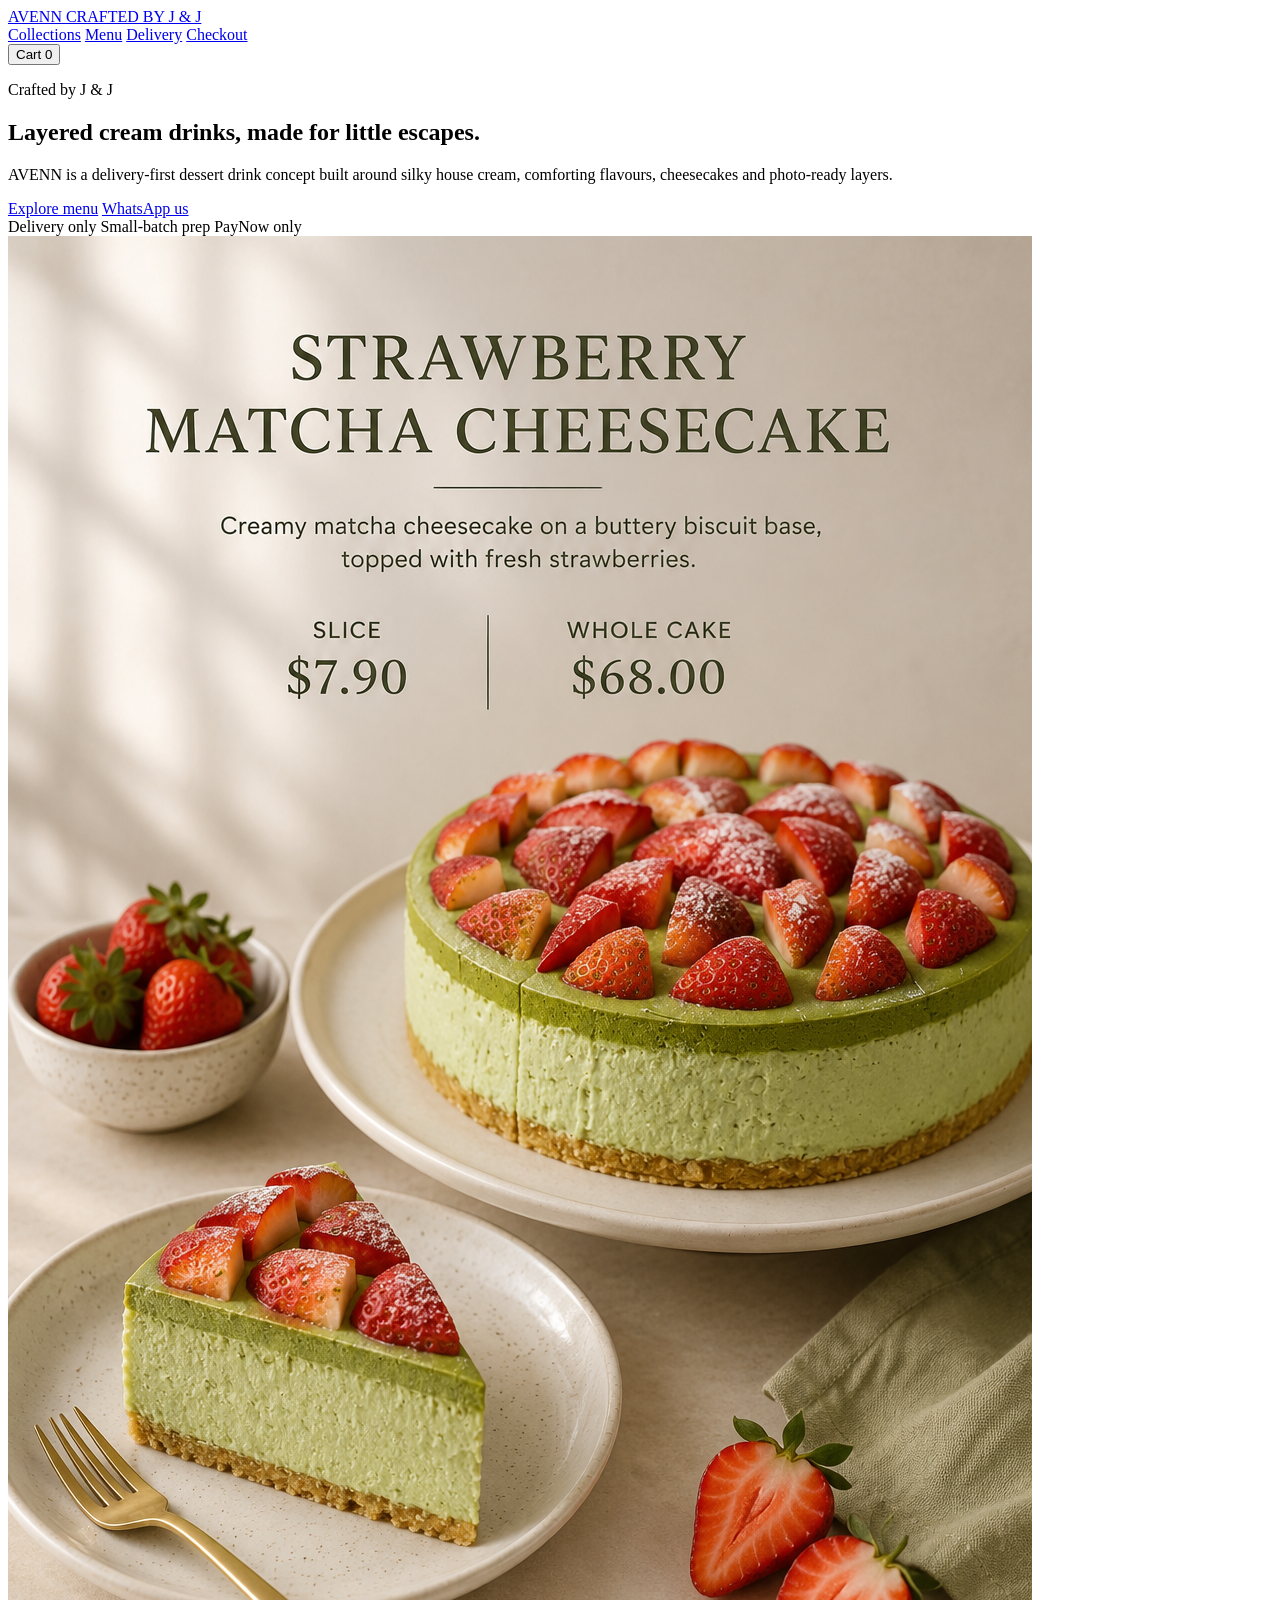
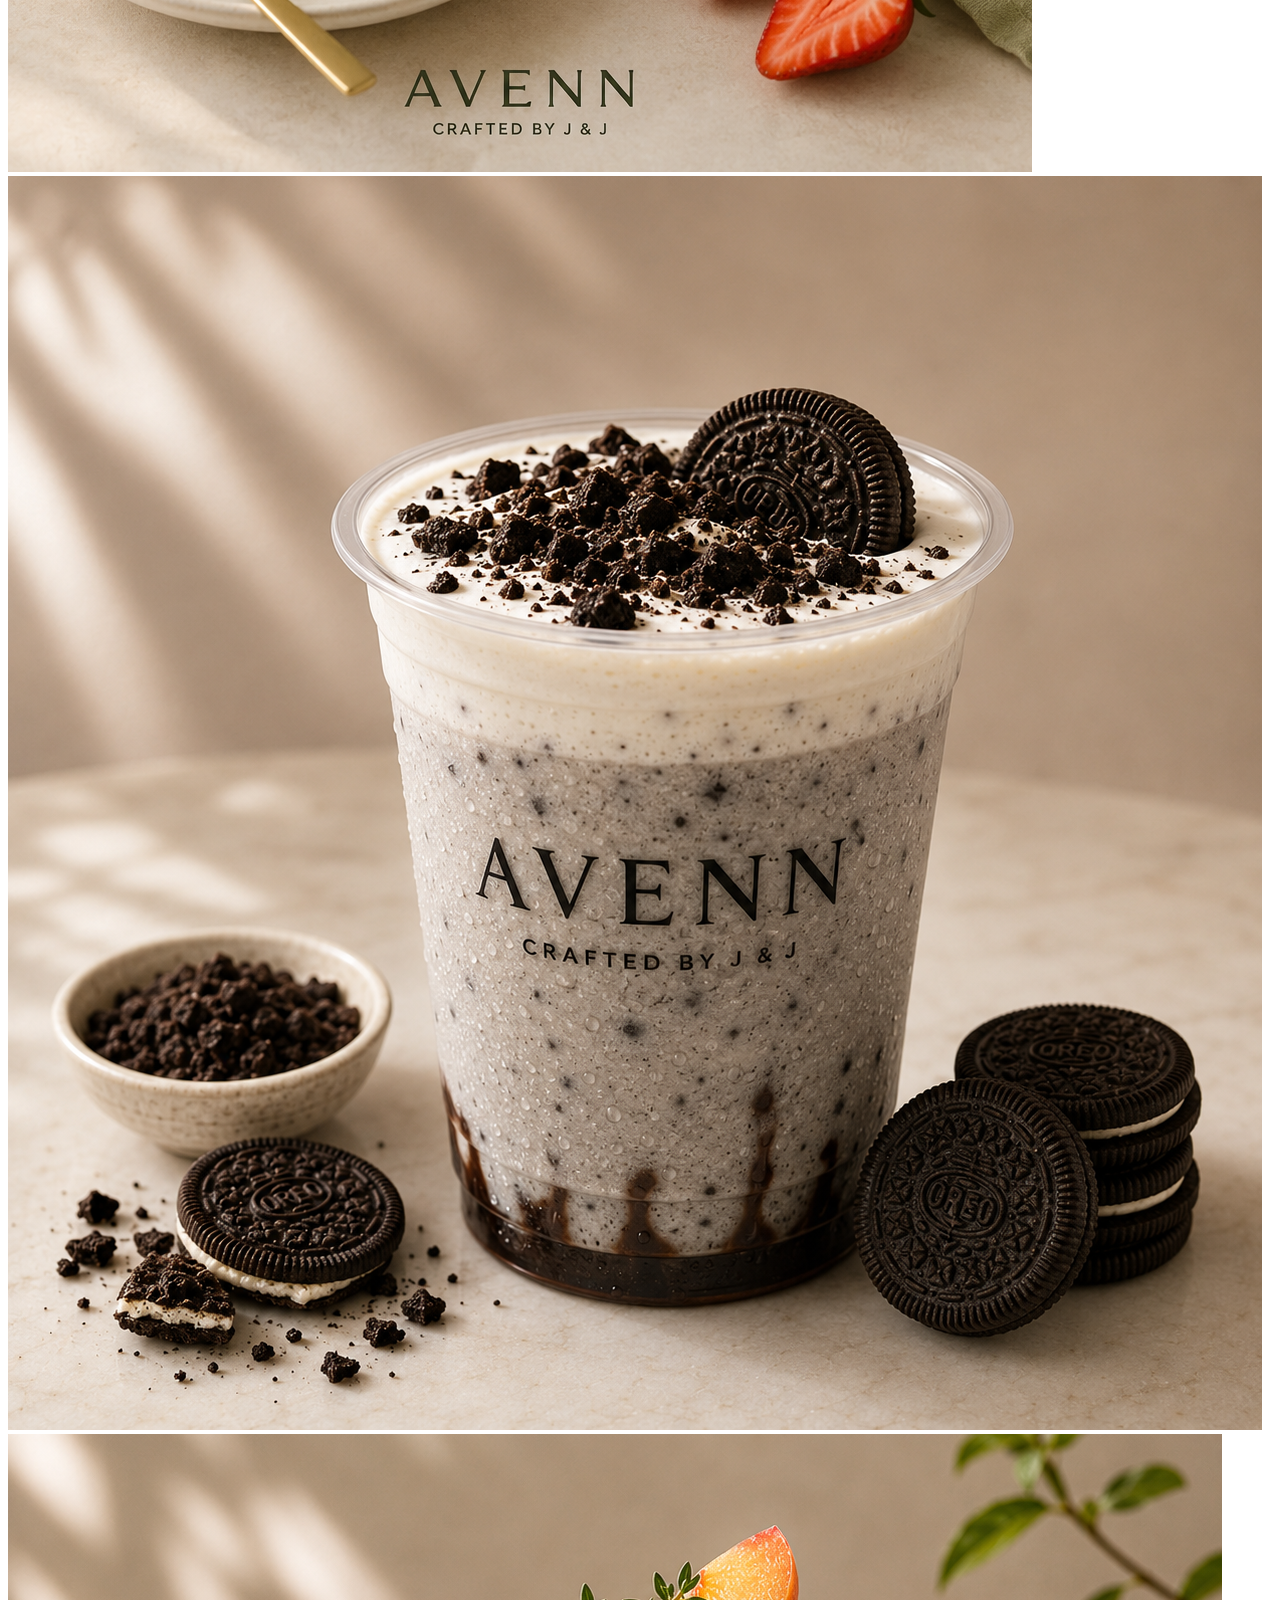
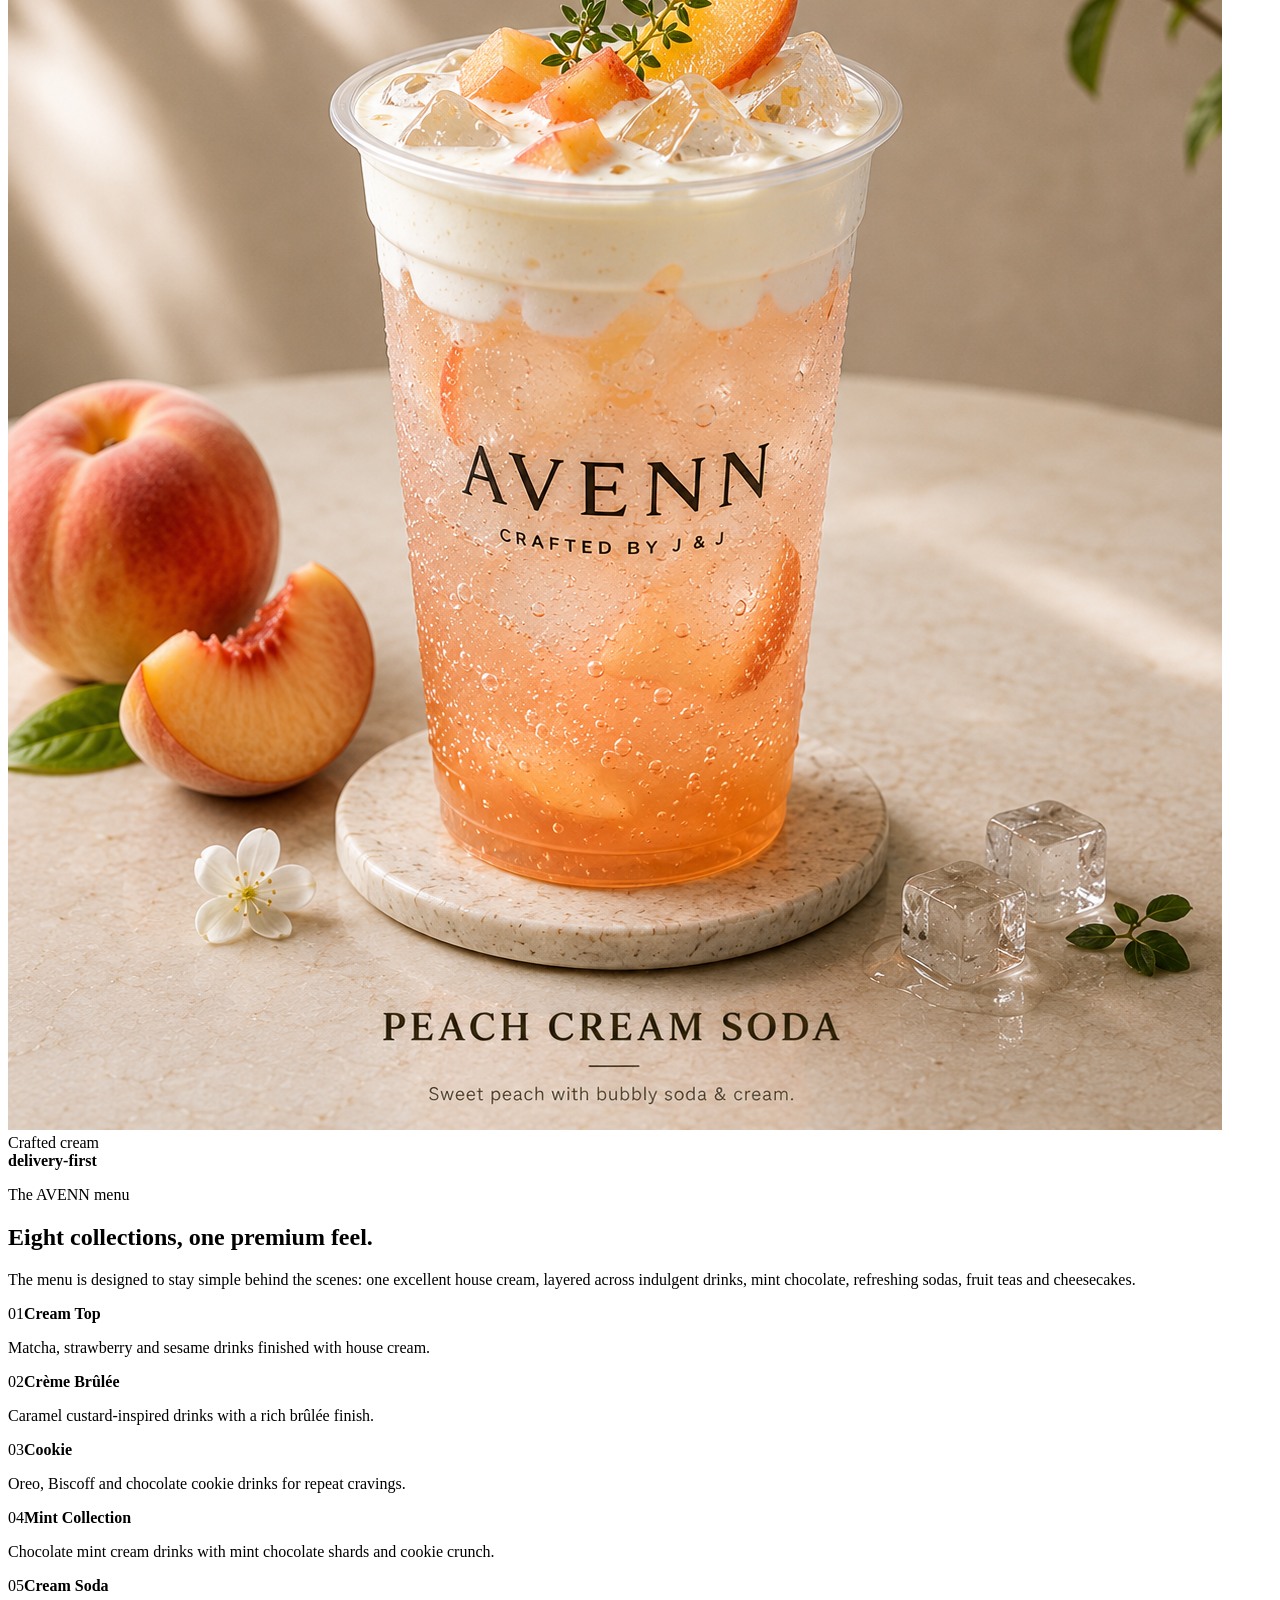
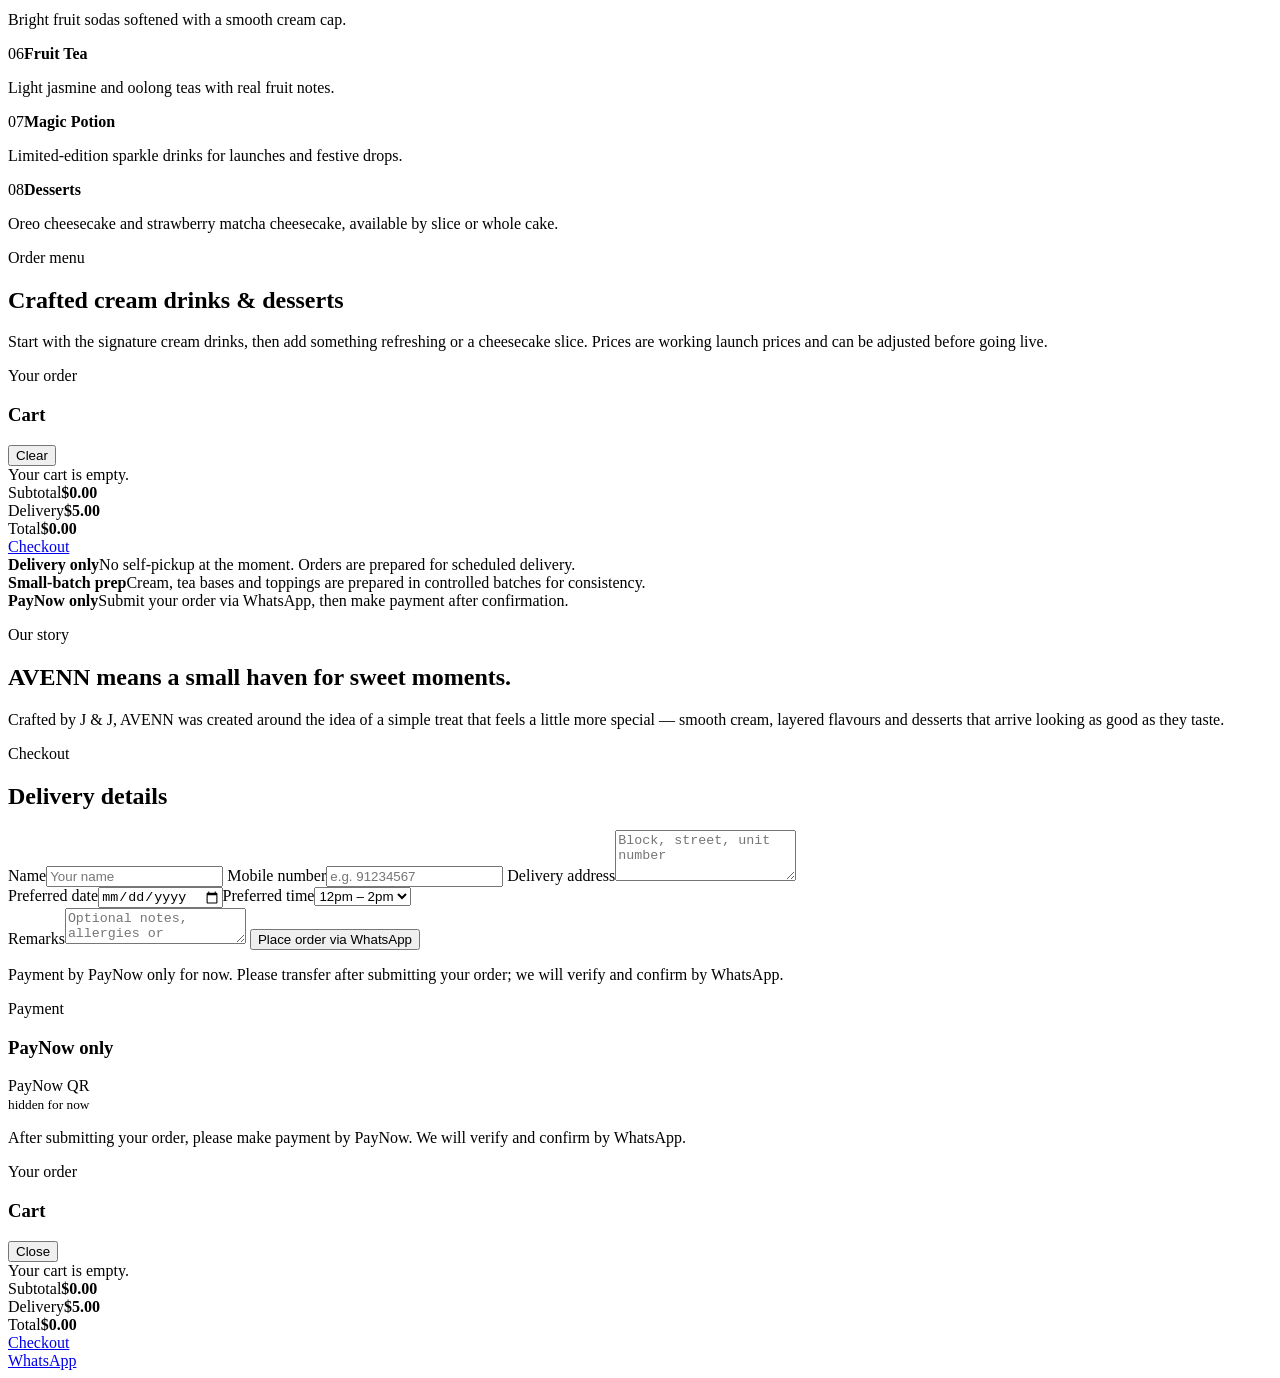
==== public/index.html @ 91655cbe "Add public deployment entry point" ====
<!doctype html>
<html lang="en">
<head>
  <meta charset="utf-8" />
  <meta name="viewport" content="width=device-width, initial-scale=1" />
  <title>AVENN | Crafted Cream Drinks & Desserts</title>
  <meta name="description" content="AVENN is a delivery-first dessert drink and cheesecake brand in Singapore, crafted by J & J." />
  <link rel="preconnect" href="https://fonts.googleapis.com">
  <link rel="preconnect" href="https://fonts.gstatic.com" crossorigin>
  <link href="https://fonts.googleapis.com/css2?family=Inter:wght@400;500;600;700;800&family=Cormorant+Garamond:wght@500;600;700&display=swap" rel="stylesheet">
  <link rel="stylesheet" href="styles.css" />
</head>
<body>
  <header class="topbar">
    <a class="brand" href="#home" aria-label="AVENN home">
      <span class="brand-main">AVENN</span>
      <span class="brand-sub">CRAFTED BY J &amp; J</span>
    </a>
    <nav>
      <a href="#collections">Collections</a>
      <a href="#menu">Menu</a>
      <a href="#how">Delivery</a>
      <a href="#checkout">Checkout</a>
    </nav>
    <button class="cart-pill" id="openCartMobile">Cart <span id="cartCount">0</span></button>
  </header>

  <main id="home">
    <section class="hero section-pad">
      <div class="hero-copy">
        <p class="eyebrow">Crafted by J & J</p>
        <h1>Layered cream drinks, made for little escapes.</h1>
        <p class="hero-text">AVENN is a delivery-first dessert drink concept built around silky house cream, comforting flavours, cheesecakes and photo-ready layers.</p>
        <div class="hero-actions">
          <a class="btn primary" href="#menu">Explore menu</a>
          <a class="btn ghost" href="https://wa.me/6588928698" target="_blank" rel="noreferrer">WhatsApp us</a>
        </div>
        <div class="notes">
          <span>Delivery only</span>
          <span>Small-batch prep</span>
          <span>PayNow only</span>
        </div>
      </div>
      <div class="hero-card hero-gallery">
        <img id="heroImage" class="hero-main" src="./products/strawberry-matcha-cheesecake.png" alt="AVENN Strawberry Matcha Cheesecake" />
        <div class="hero-side">
          <img src="./products/oreo-cream-milk.png" alt="Oreo Cream Milk" />
          <img src="./products/peach-cream-soda.png" alt="Peach Cream Soda" />
        </div>
        <div class="hero-badge">Crafted cream<br><strong>delivery-first</strong></div>
      </div>
    </section>

    <section id="collections" class="section-pad collections-wrap">
      <div class="section-head centered">
        <p class="eyebrow">The AVENN menu</p>
        <h2>Eight collections, one premium feel.</h2>
        <p>The menu is designed to stay simple behind the scenes: one excellent house cream, layered across indulgent drinks, mint chocolate, refreshing sodas, fruit teas and cheesecakes.</p>
      </div>
      <div class="collection-grid">
        <article><span>01</span><strong>Cream Top</strong><p>Matcha, strawberry and sesame drinks finished with house cream.</p></article>
        <article><span>02</span><strong>Crème Brûlée</strong><p>Caramel custard-inspired drinks with a rich brûlée finish.</p></article>
        <article><span>03</span><strong>Cookie</strong><p>Oreo, Biscoff and chocolate cookie drinks for repeat cravings.</p></article>
        <article><span>04</span><strong>Mint Collection</strong><p>Chocolate mint cream drinks with mint chocolate shards and cookie crunch.</p></article>
        <article><span>05</span><strong>Cream Soda</strong><p>Bright fruit sodas softened with a smooth cream cap.</p></article>
        <article><span>06</span><strong>Fruit Tea</strong><p>Light jasmine and oolong teas with real fruit notes.</p></article>
        <article><span>07</span><strong>Magic Potion</strong><p>Limited-edition sparkle drinks for launches and festive drops.</p></article>
        <article><span>08</span><strong>Desserts</strong><p>Oreo cheesecake and strawberry matcha cheesecake, available by slice or whole cake.</p></article>
      </div>
    </section>

    <section id="menu" class="section-pad menu-layout">
      <div class="content-column">
        <div class="section-head">
          <p class="eyebrow">Order menu</p>
          <h2>Crafted cream drinks & desserts</h2>
          <p>Start with the signature cream drinks, then add something refreshing or a cheesecake slice. Prices are working launch prices and can be adjusted before going live.</p>
        </div>
        <div class="product-grid" id="productGrid"></div>
      </div>
      <aside class="cart desktop-cart" aria-label="Shopping cart">
        <div class="cart-head"><div><p class="eyebrow">Your order</p><h3>Cart</h3></div><button class="clear" id="clearCartDesktop">Clear</button></div>
        <div id="cartItemsDesktop" class="cart-items empty">Your cart is empty.</div>
        <div class="totals"><div><span>Subtotal</span><strong id="subtotalDesktop">$0.00</strong></div><div><span>Delivery</span><strong>$5.00</strong></div><div class="grand"><span>Total</span><strong id="totalDesktop">$0.00</strong></div></div>
        <a class="btn primary full" href="#checkout">Checkout</a>
      </aside>
    </section>

    <section id="how" class="section-pad info-strip">
      <article><strong>Delivery only</strong><span>No self-pickup at the moment. Orders are prepared for scheduled delivery.</span></article>
      <article><strong>Small-batch prep</strong><span>Cream, tea bases and toppings are prepared in controlled batches for consistency.</span></article>
      <article><strong>PayNow only</strong><span>Submit your order via WhatsApp, then make payment after confirmation.</span></article>
    </section>

    <section class="section-pad story-wrap">
      <div><p class="eyebrow">Our story</p><h2>AVENN means a small haven for sweet moments.</h2></div>
      <p>Crafted by J & J, AVENN was created around the idea of a simple treat that feels a little more special — smooth cream, layered flavours and desserts that arrive looking as good as they taste.</p>
    </section>

    <section id="checkout" class="section-pad checkout-wrap">
      <div class="checkout-card">
        <p class="eyebrow">Checkout</p><h2>Delivery details</h2>
        <form id="orderForm" class="checkout-form">
          <label>Name<input required name="name" placeholder="Your name" /></label>
          <label>Mobile number<input required name="phone" placeholder="e.g. 91234567" /></label>
          <label>Delivery address<textarea required name="address" rows="3" placeholder="Block, street, unit number"></textarea></label>
          <div class="two-col"><label>Preferred date<input required name="date" type="date" /></label><label>Preferred time<select name="time"><option>12pm – 2pm</option><option>2pm – 4pm</option><option>4pm – 6pm</option><option>6pm – 8pm</option></select></label></div>
          <label>Remarks<textarea name="remarks" rows="2" placeholder="Optional notes, allergies or sweetness preference"></textarea></label>
          <button class="btn primary full" type="submit">Place order via WhatsApp</button>
          <p class="fineprint">Payment by PayNow only for now. Please transfer after submitting your order; we will verify and confirm by WhatsApp.</p>
        </form>
      </div>
      <div class="payment-card"><p class="eyebrow">Payment</p><h3>PayNow only</h3><div class="qr-box">PayNow QR<br/><small>hidden for now</small></div><p>After submitting your order, please make payment by PayNow. We will verify and confirm by WhatsApp.</p></div>
    </section>
  </main>

  <div class="mobile-cart" id="mobileCart"><div class="mobile-cart-panel"><div class="cart-head"><div><p class="eyebrow">Your order</p><h3>Cart</h3></div><button class="clear" id="closeCartMobile">Close</button></div><div id="cartItemsMobile" class="cart-items empty">Your cart is empty.</div><div class="totals"><div><span>Subtotal</span><strong id="subtotalMobile">$0.00</strong></div><div><span>Delivery</span><strong>$5.00</strong></div><div class="grand"><span>Total</span><strong id="totalMobile">$0.00</strong></div></div><a class="btn primary full" href="#checkout" id="checkoutMobile">Checkout</a></div></div>
  <a class="whatsapp" href="https://wa.me/6588928698" target="_blank" rel="noreferrer">WhatsApp</a>
  <script src="script.js"></script>
</body>
</html>
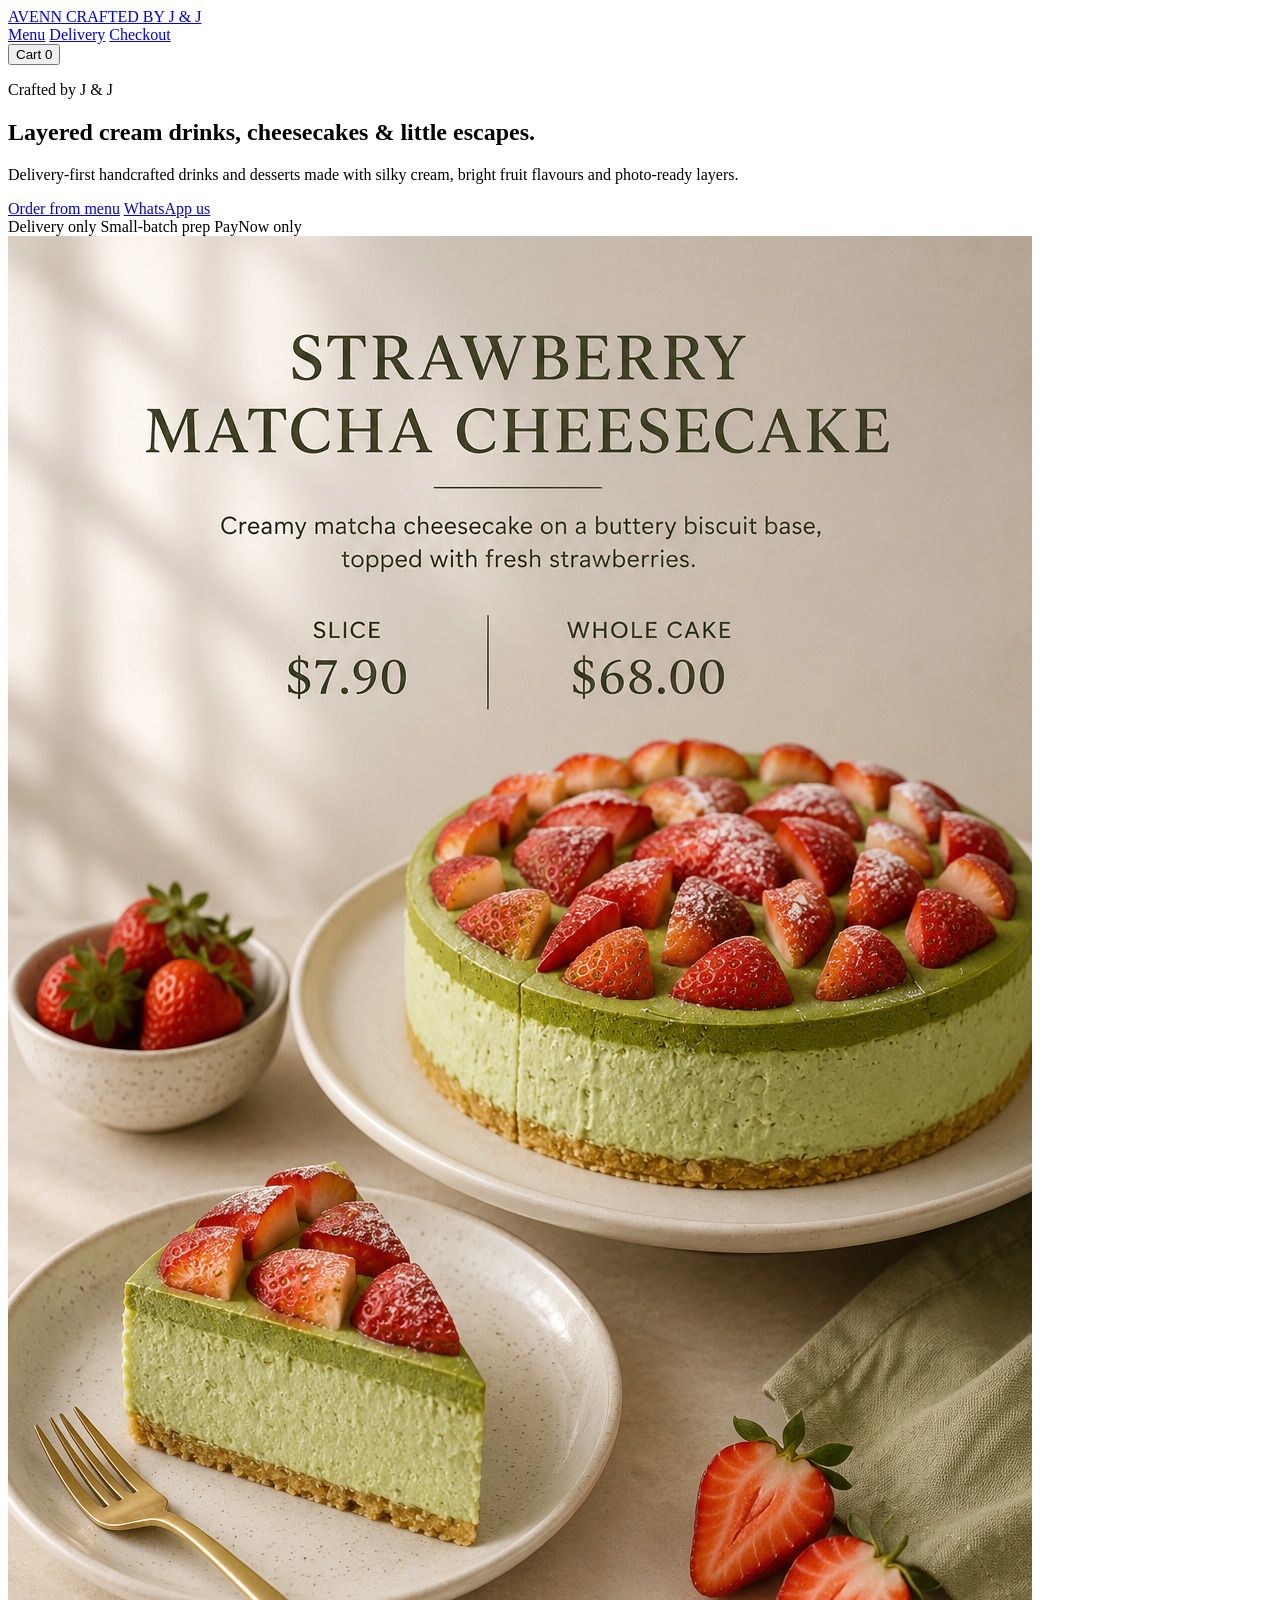
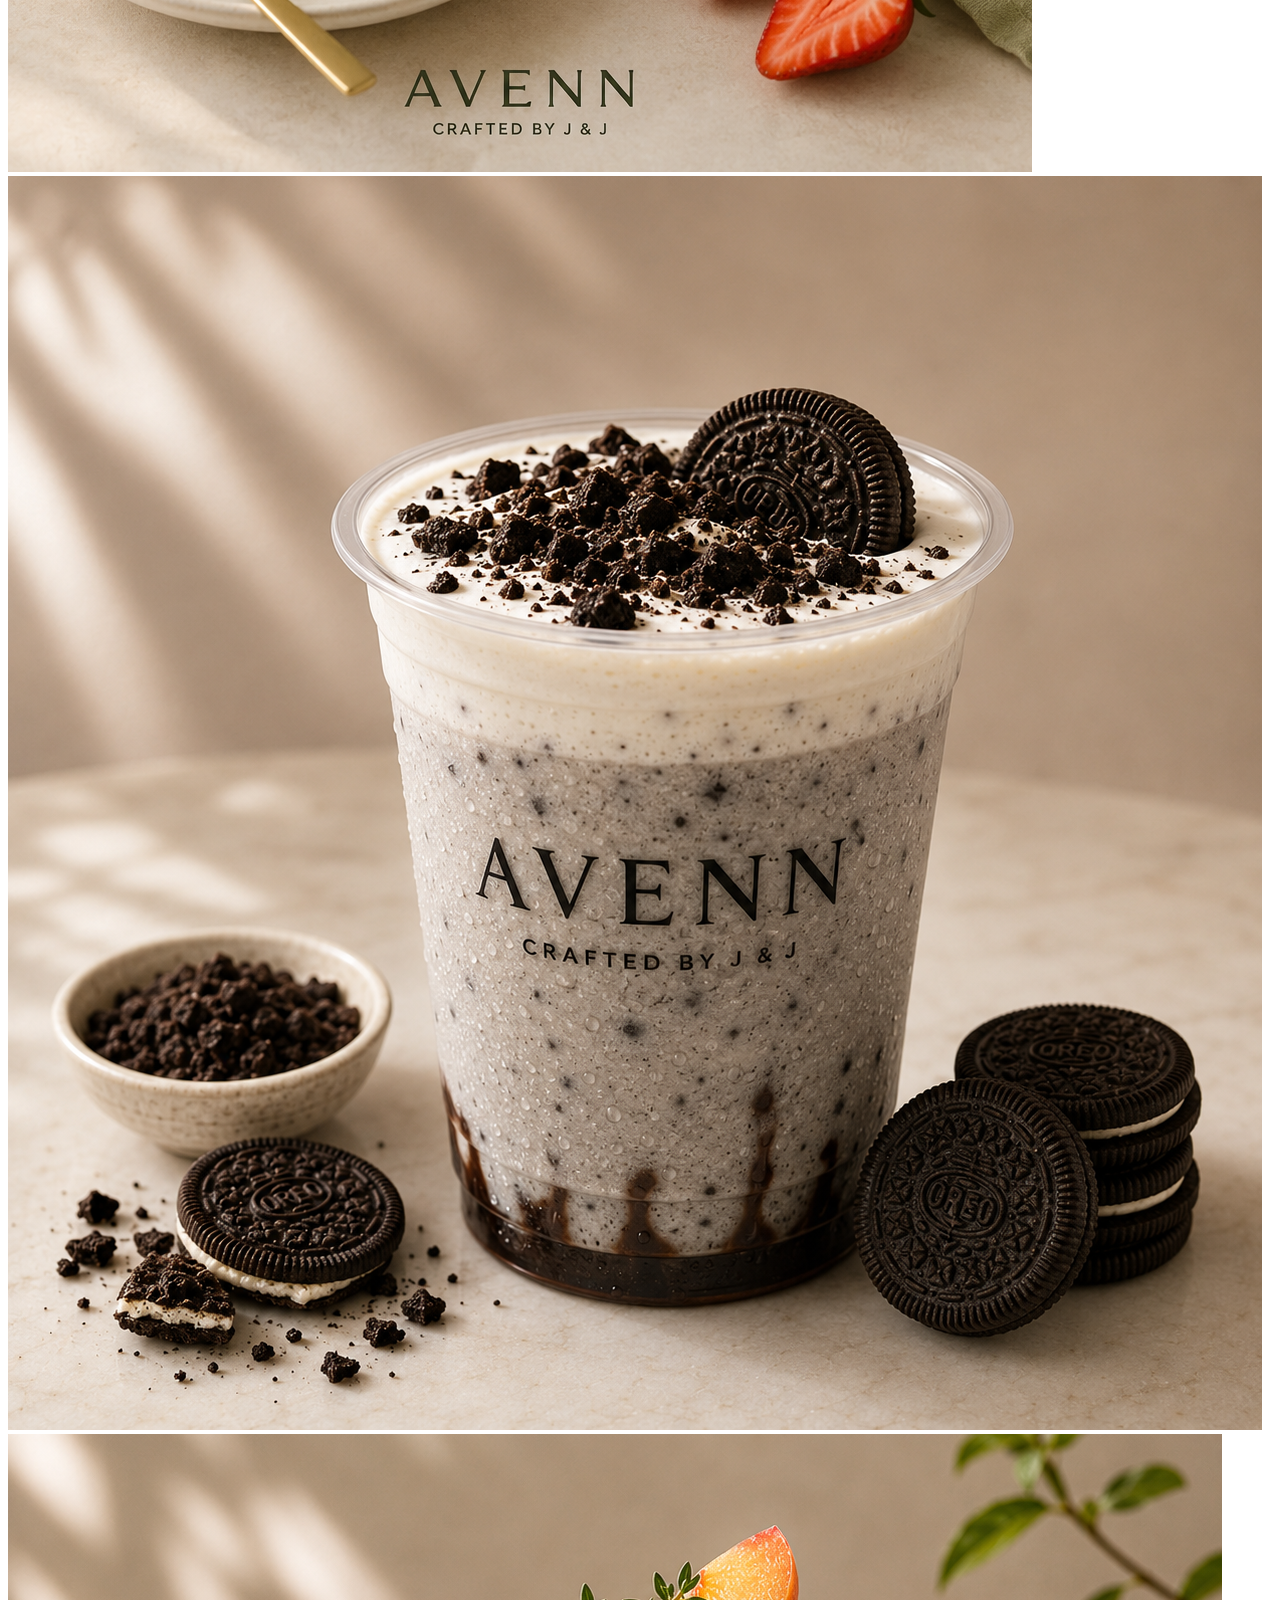
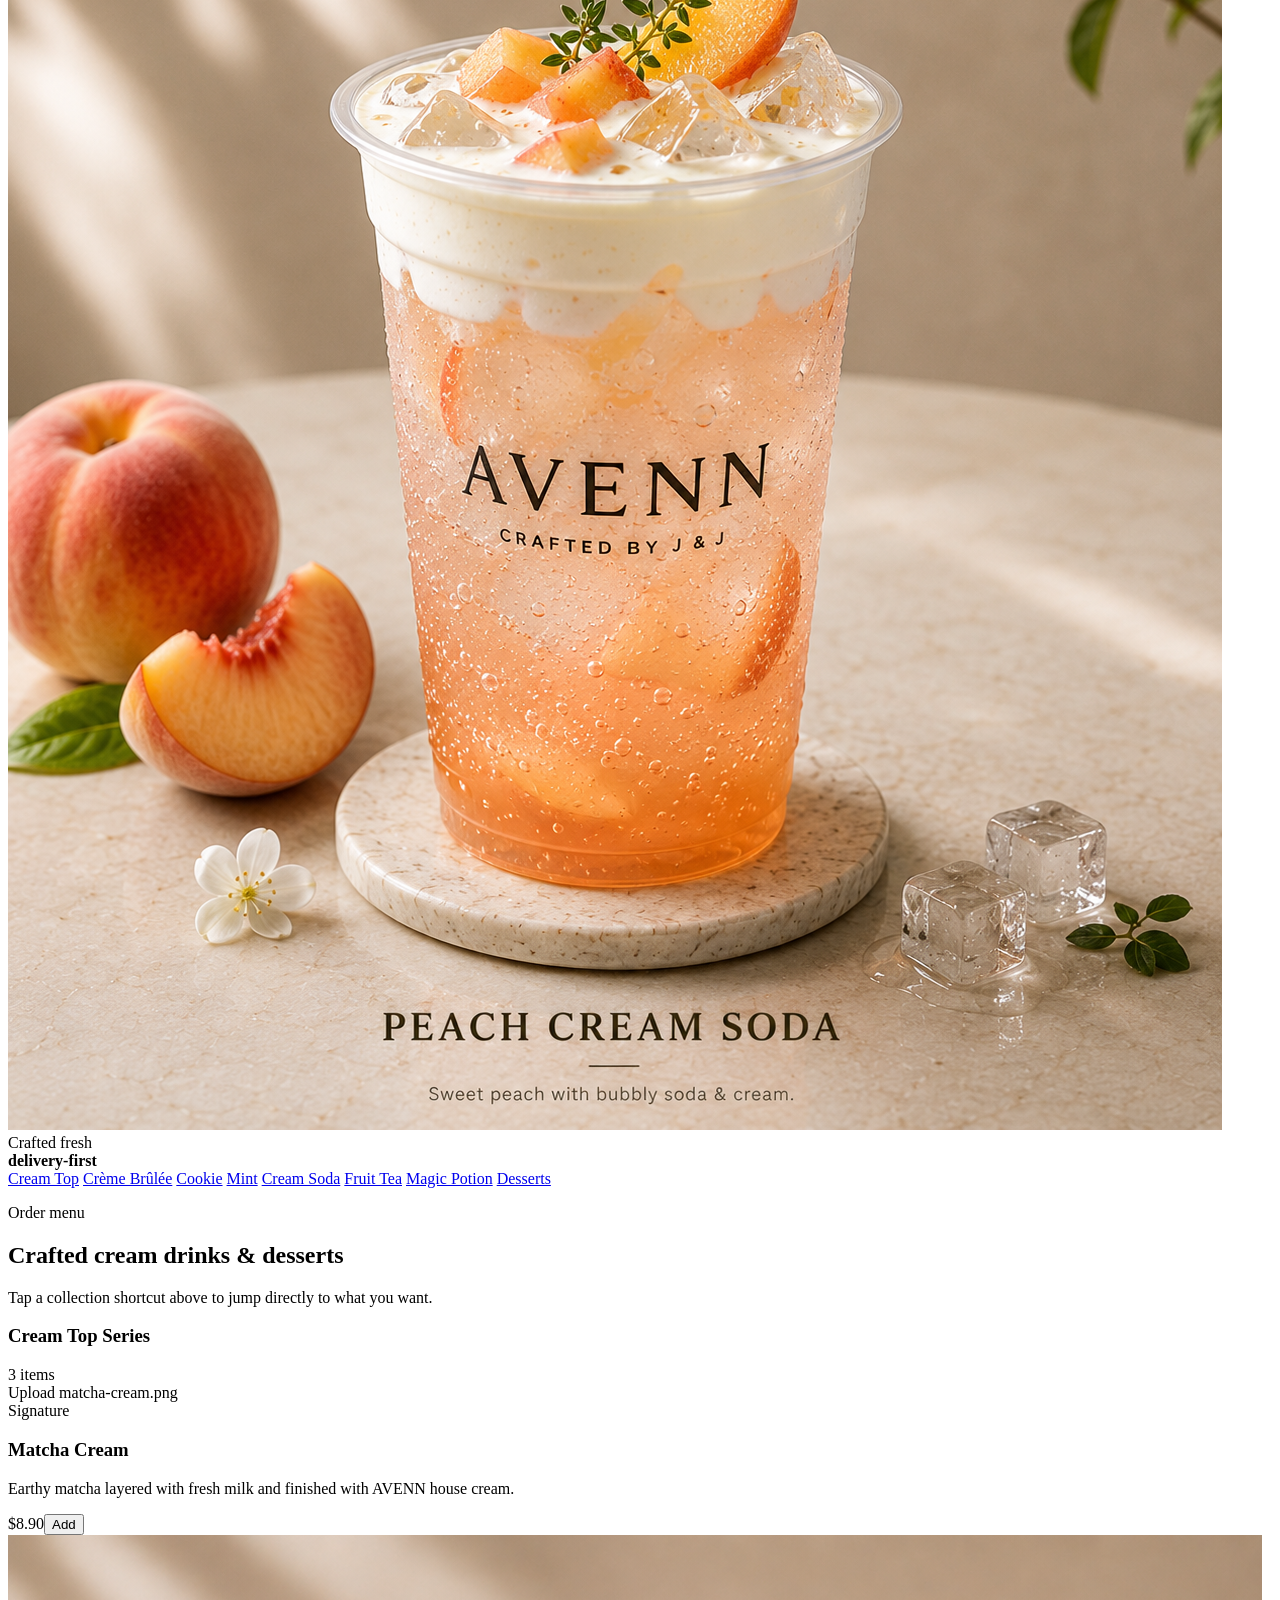
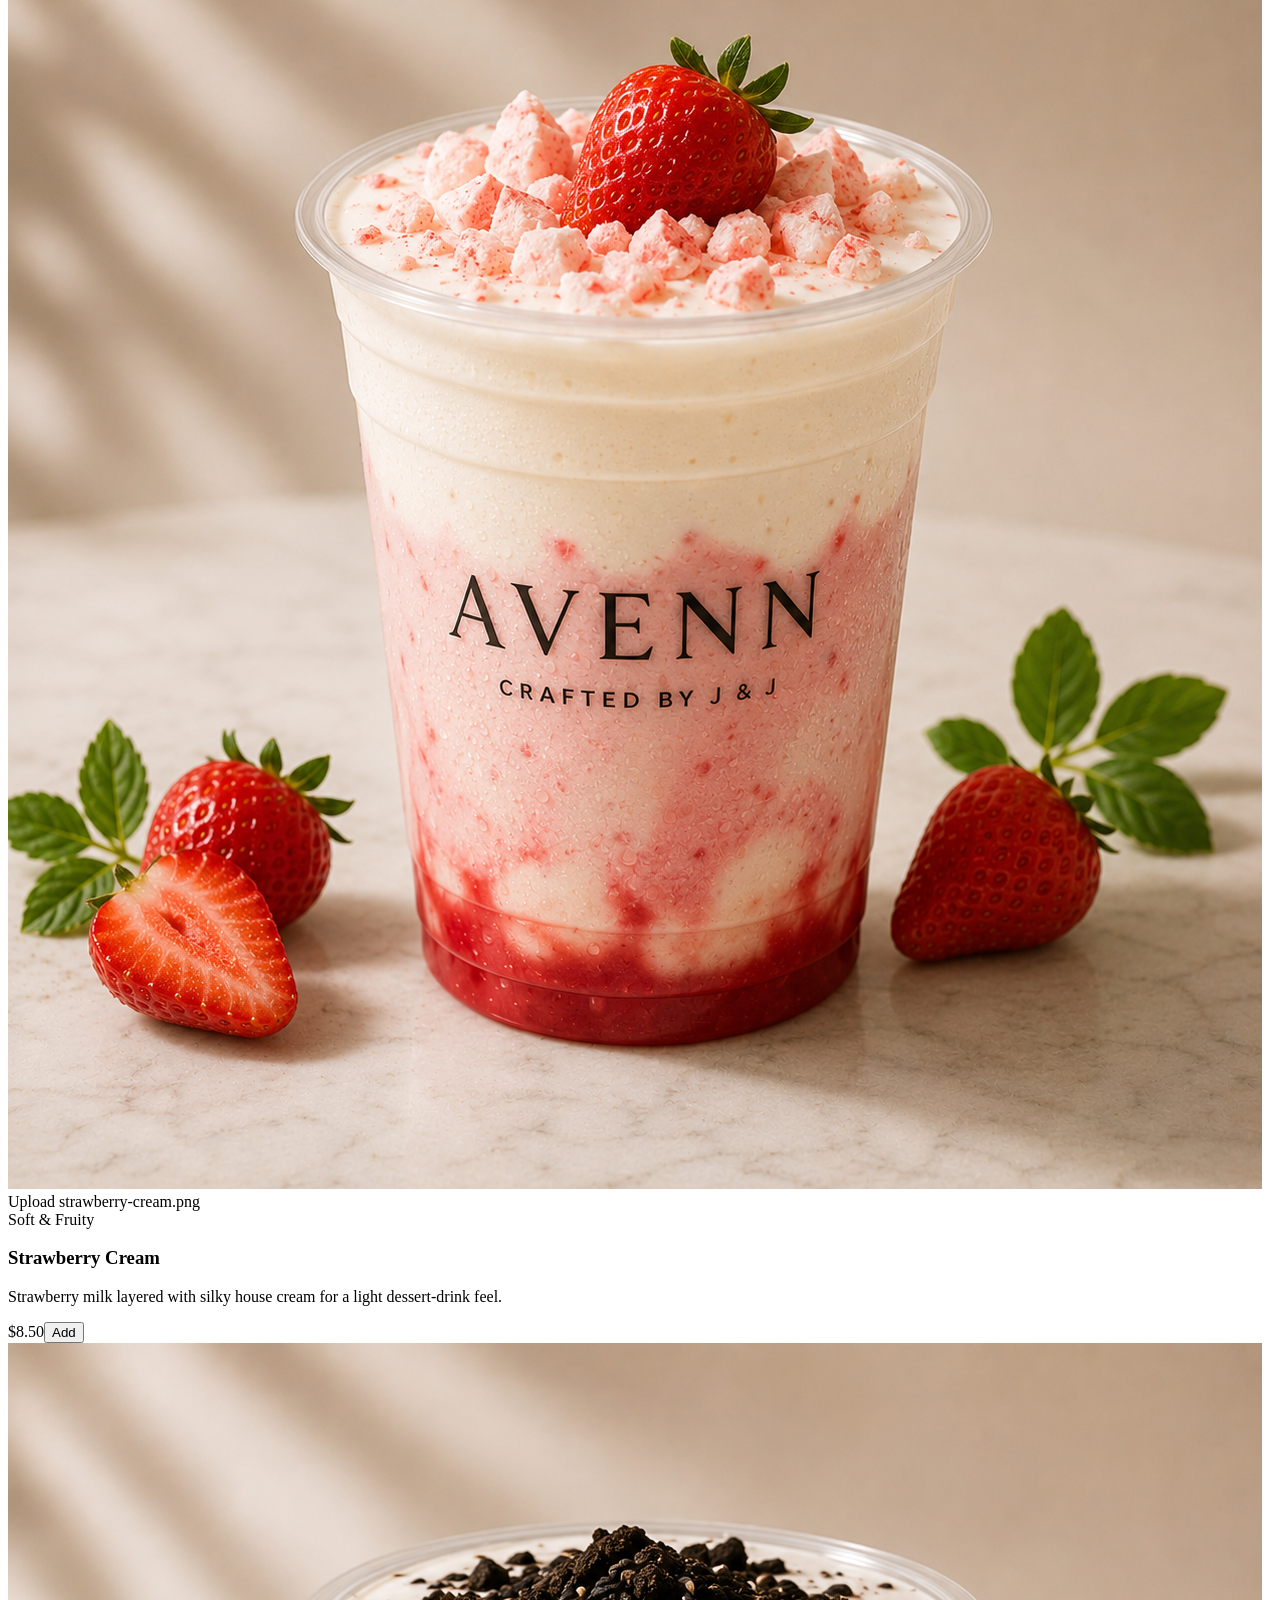
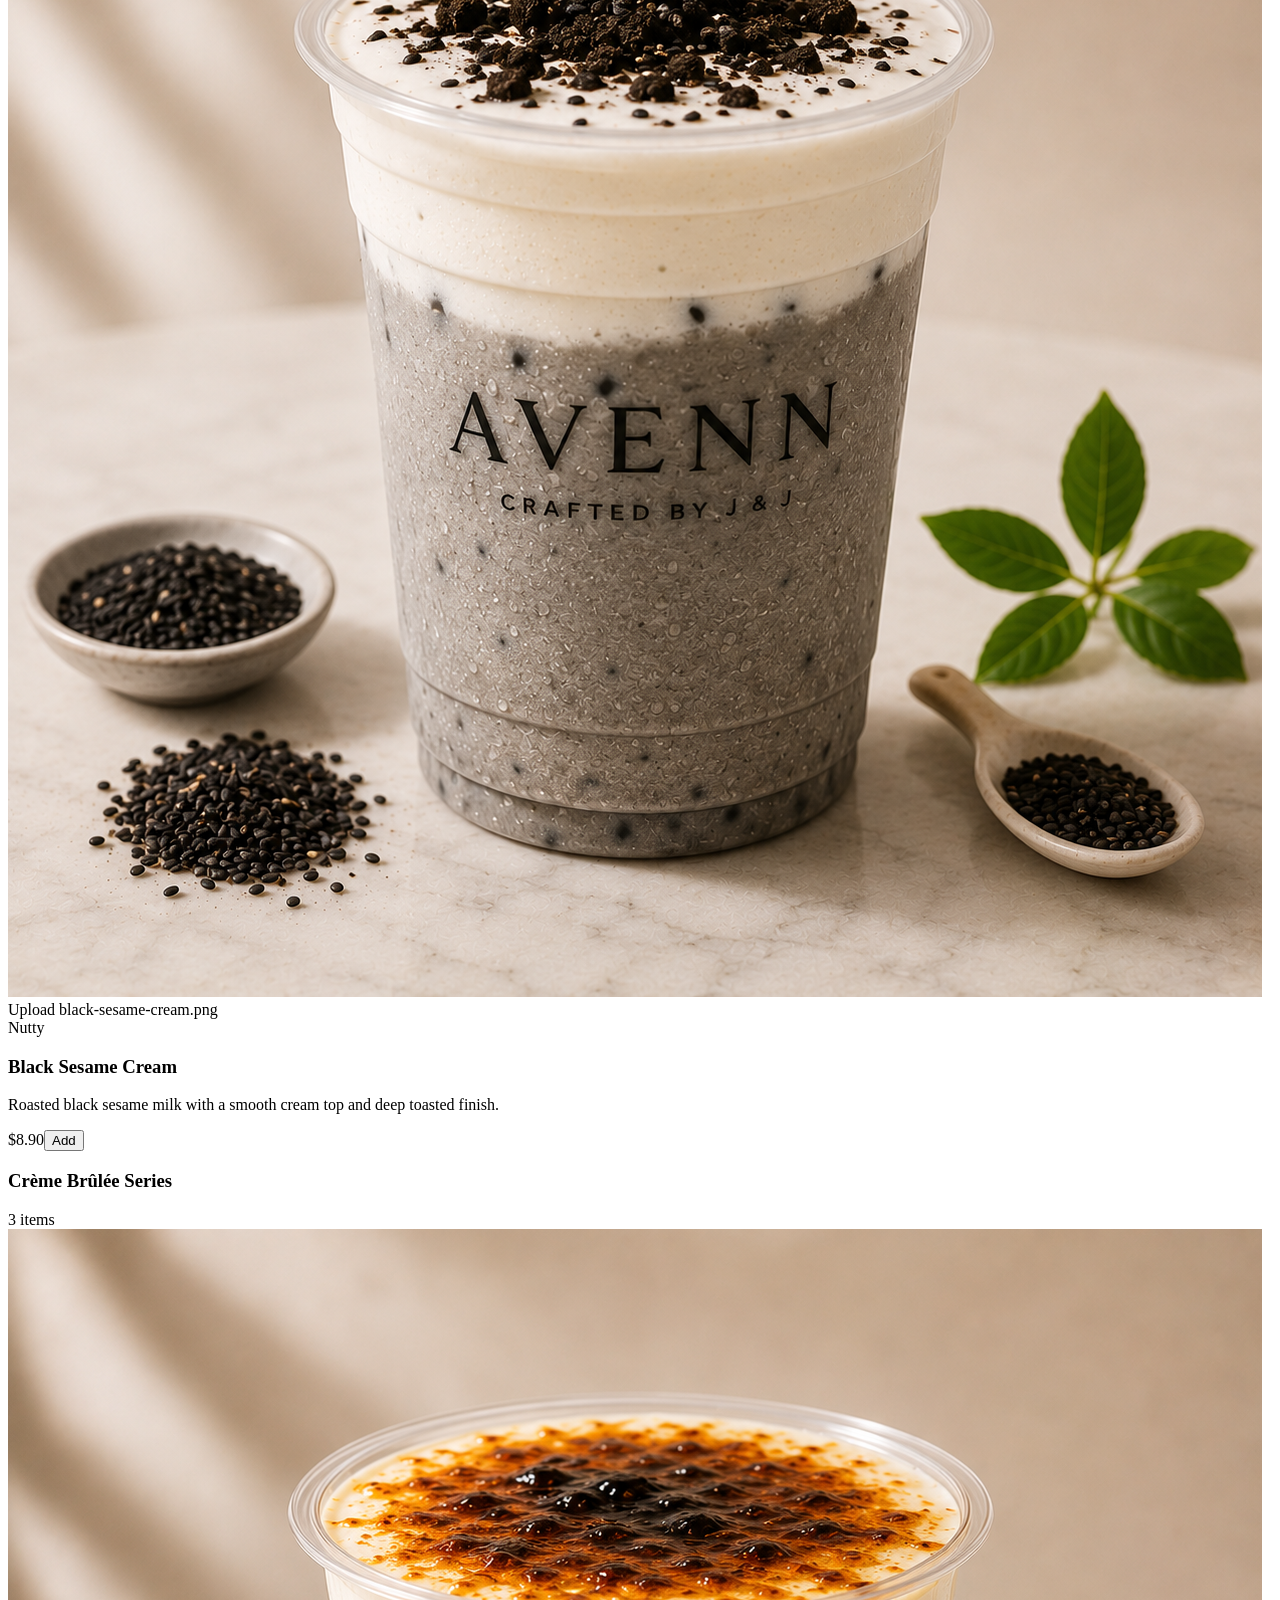
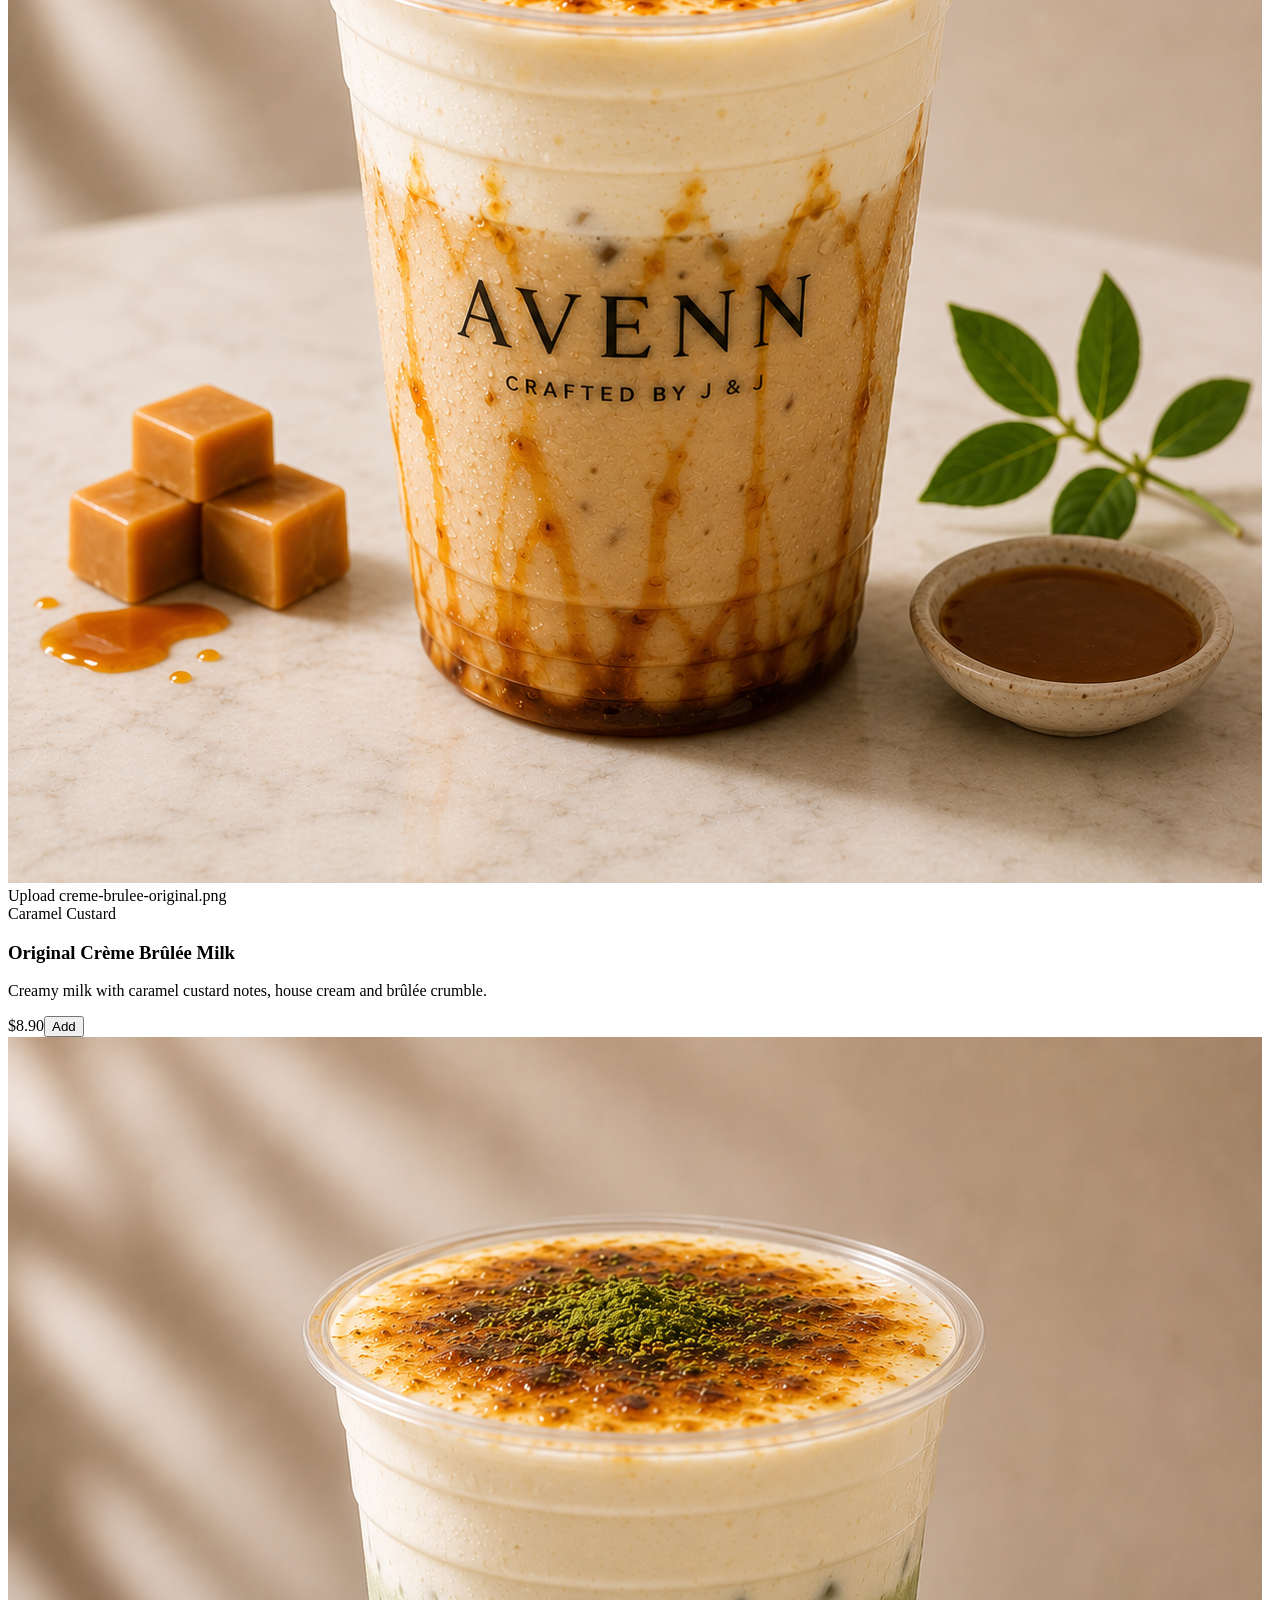
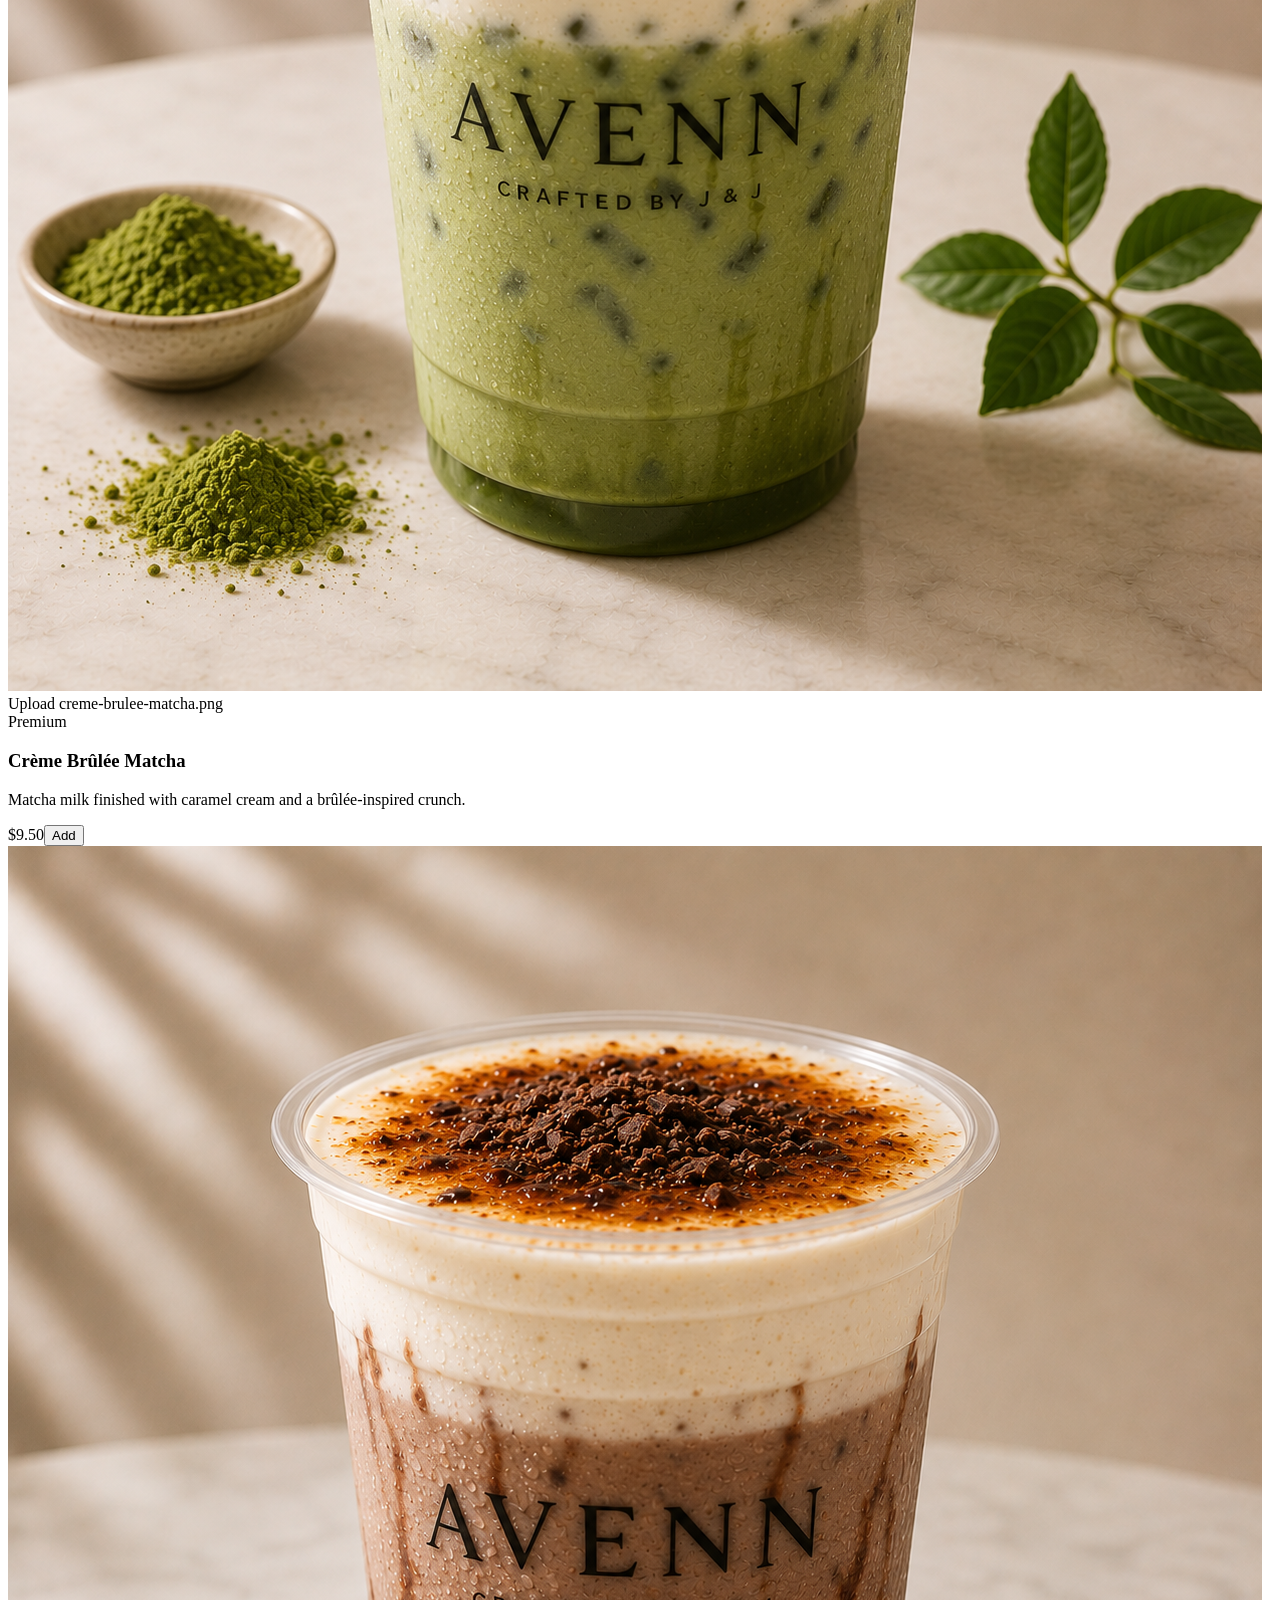
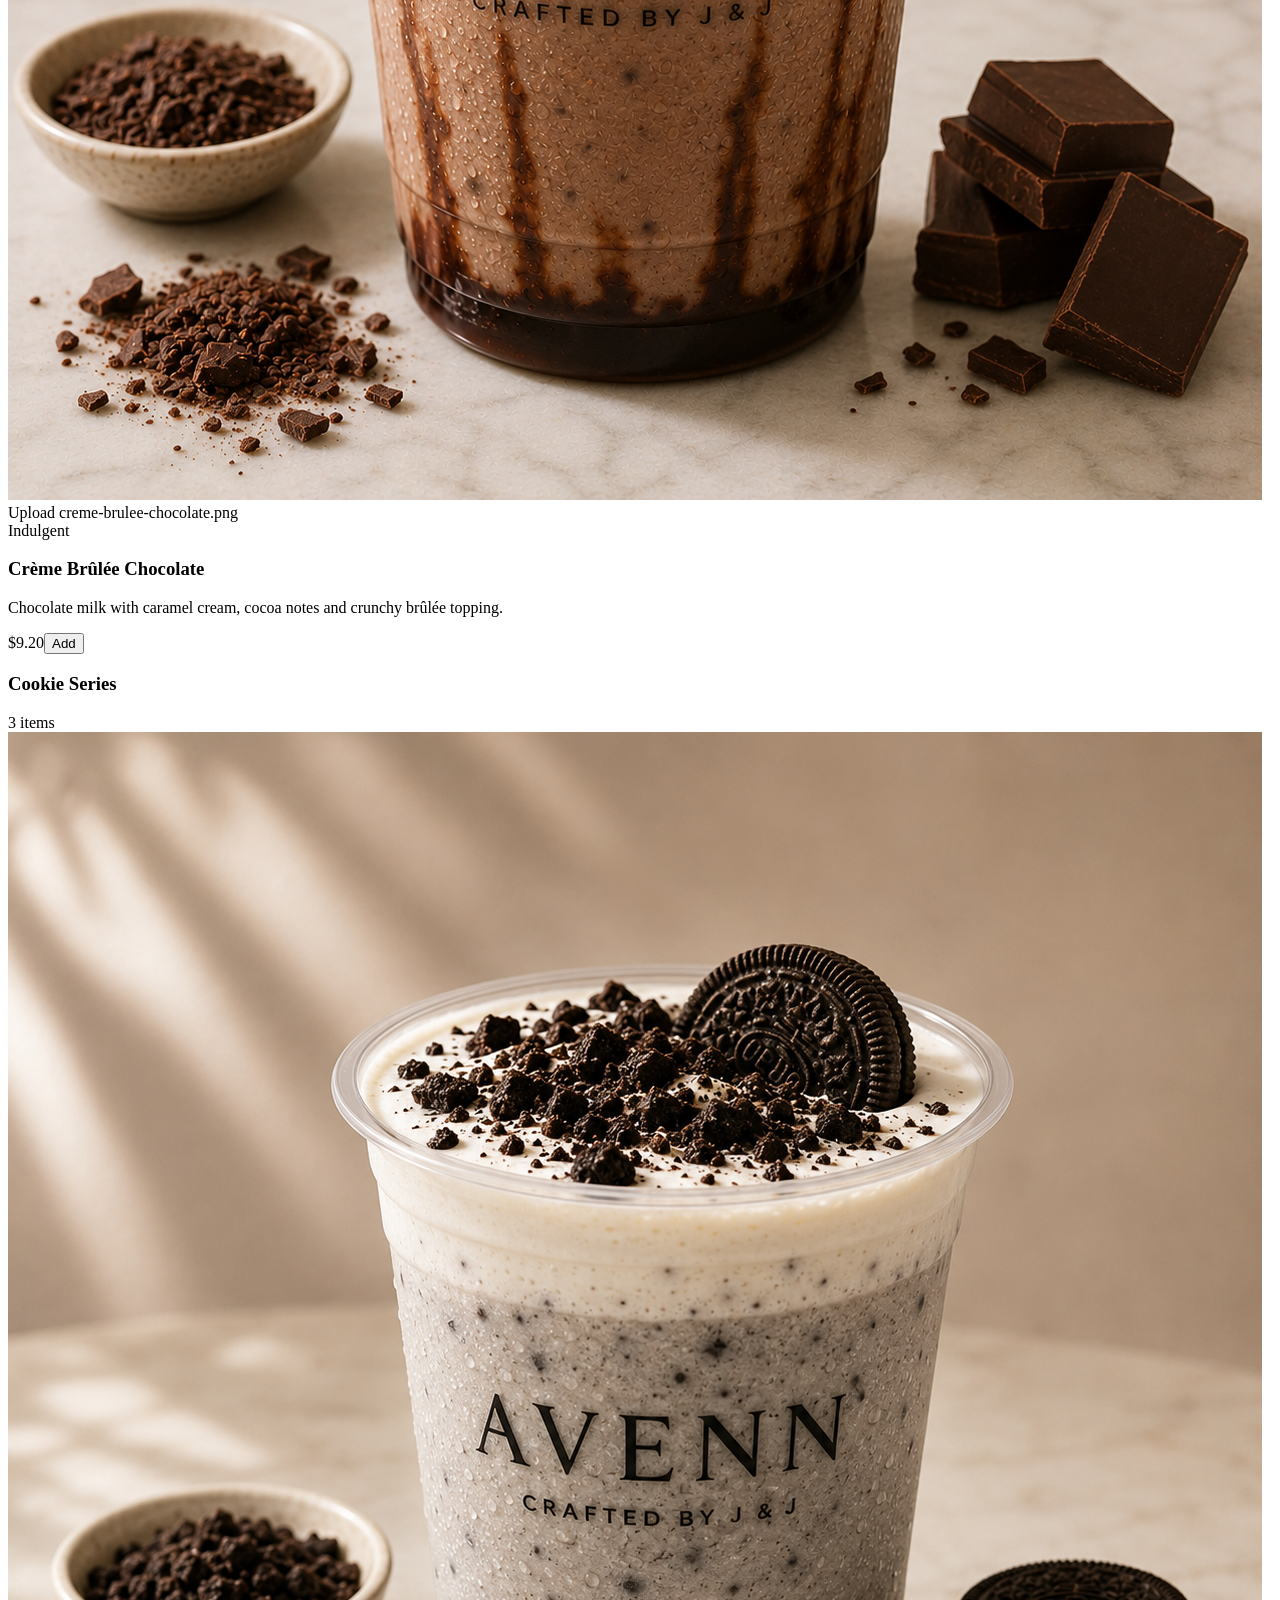
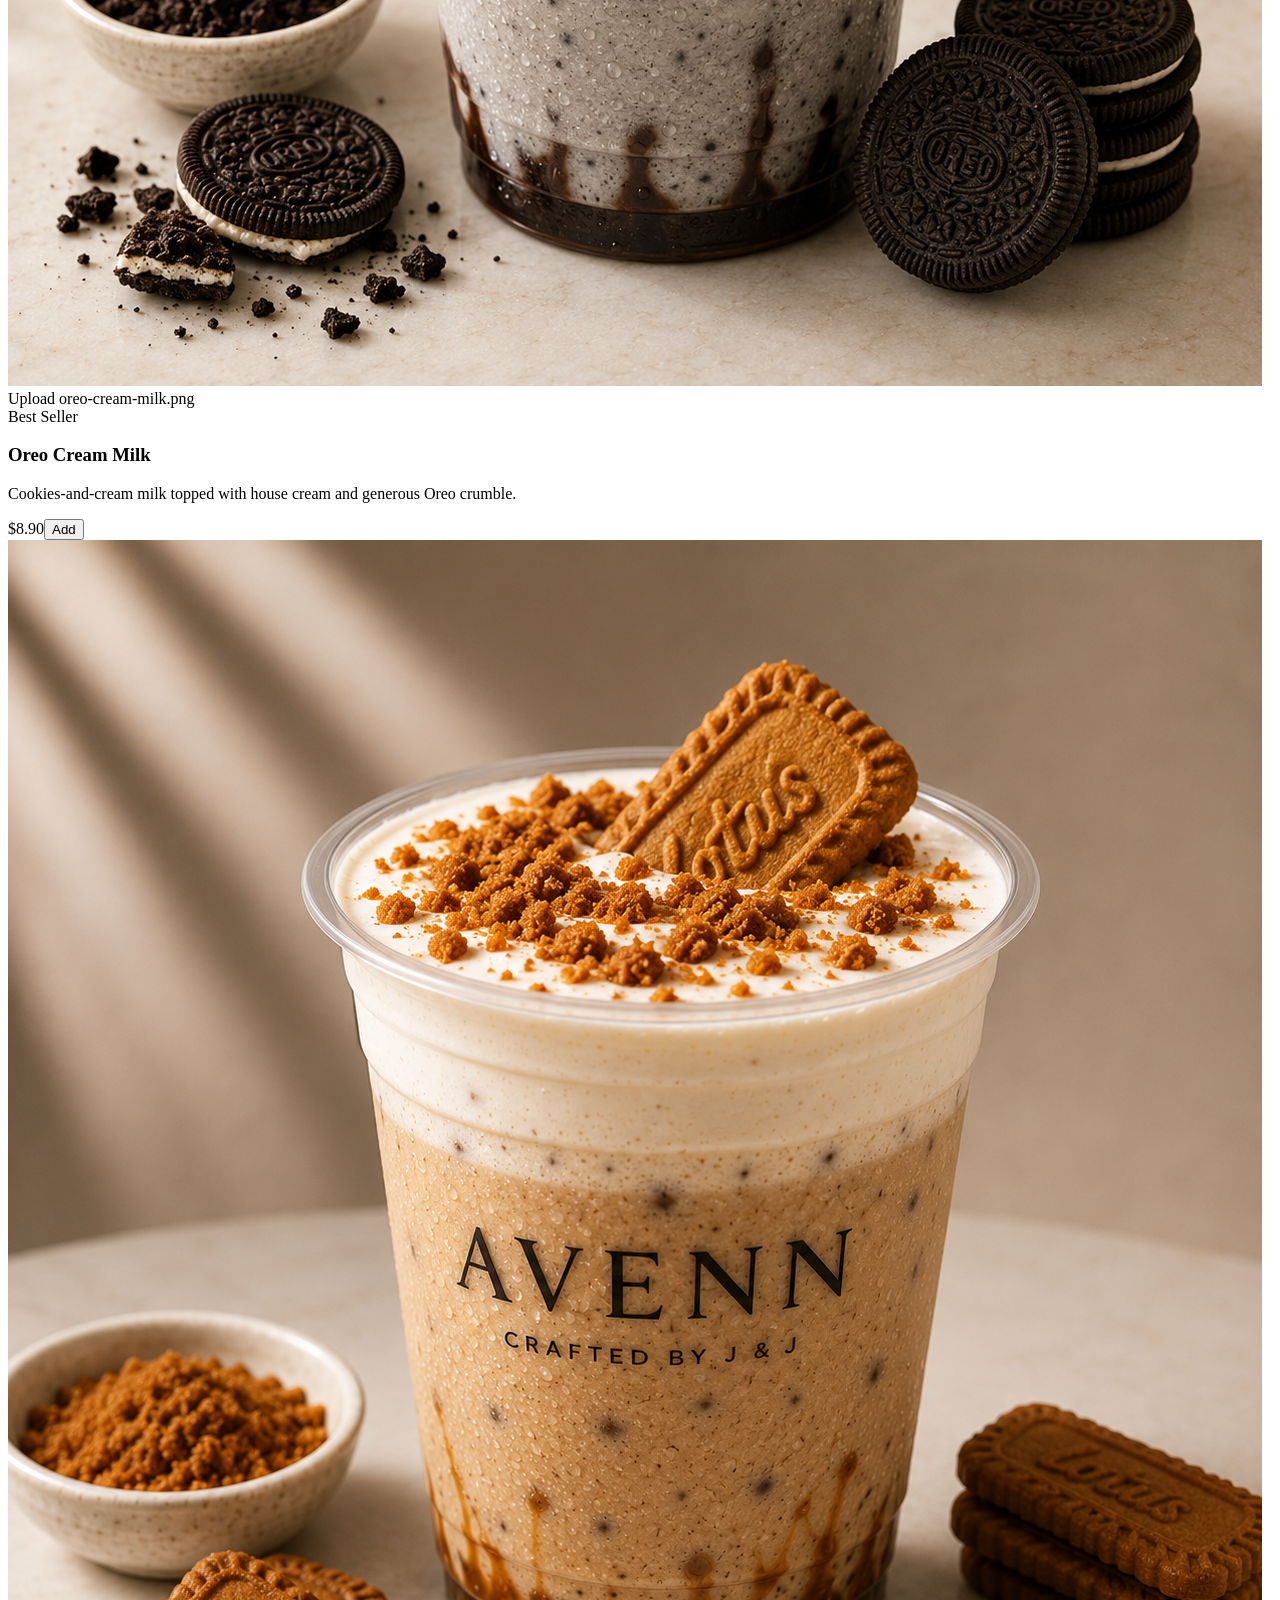
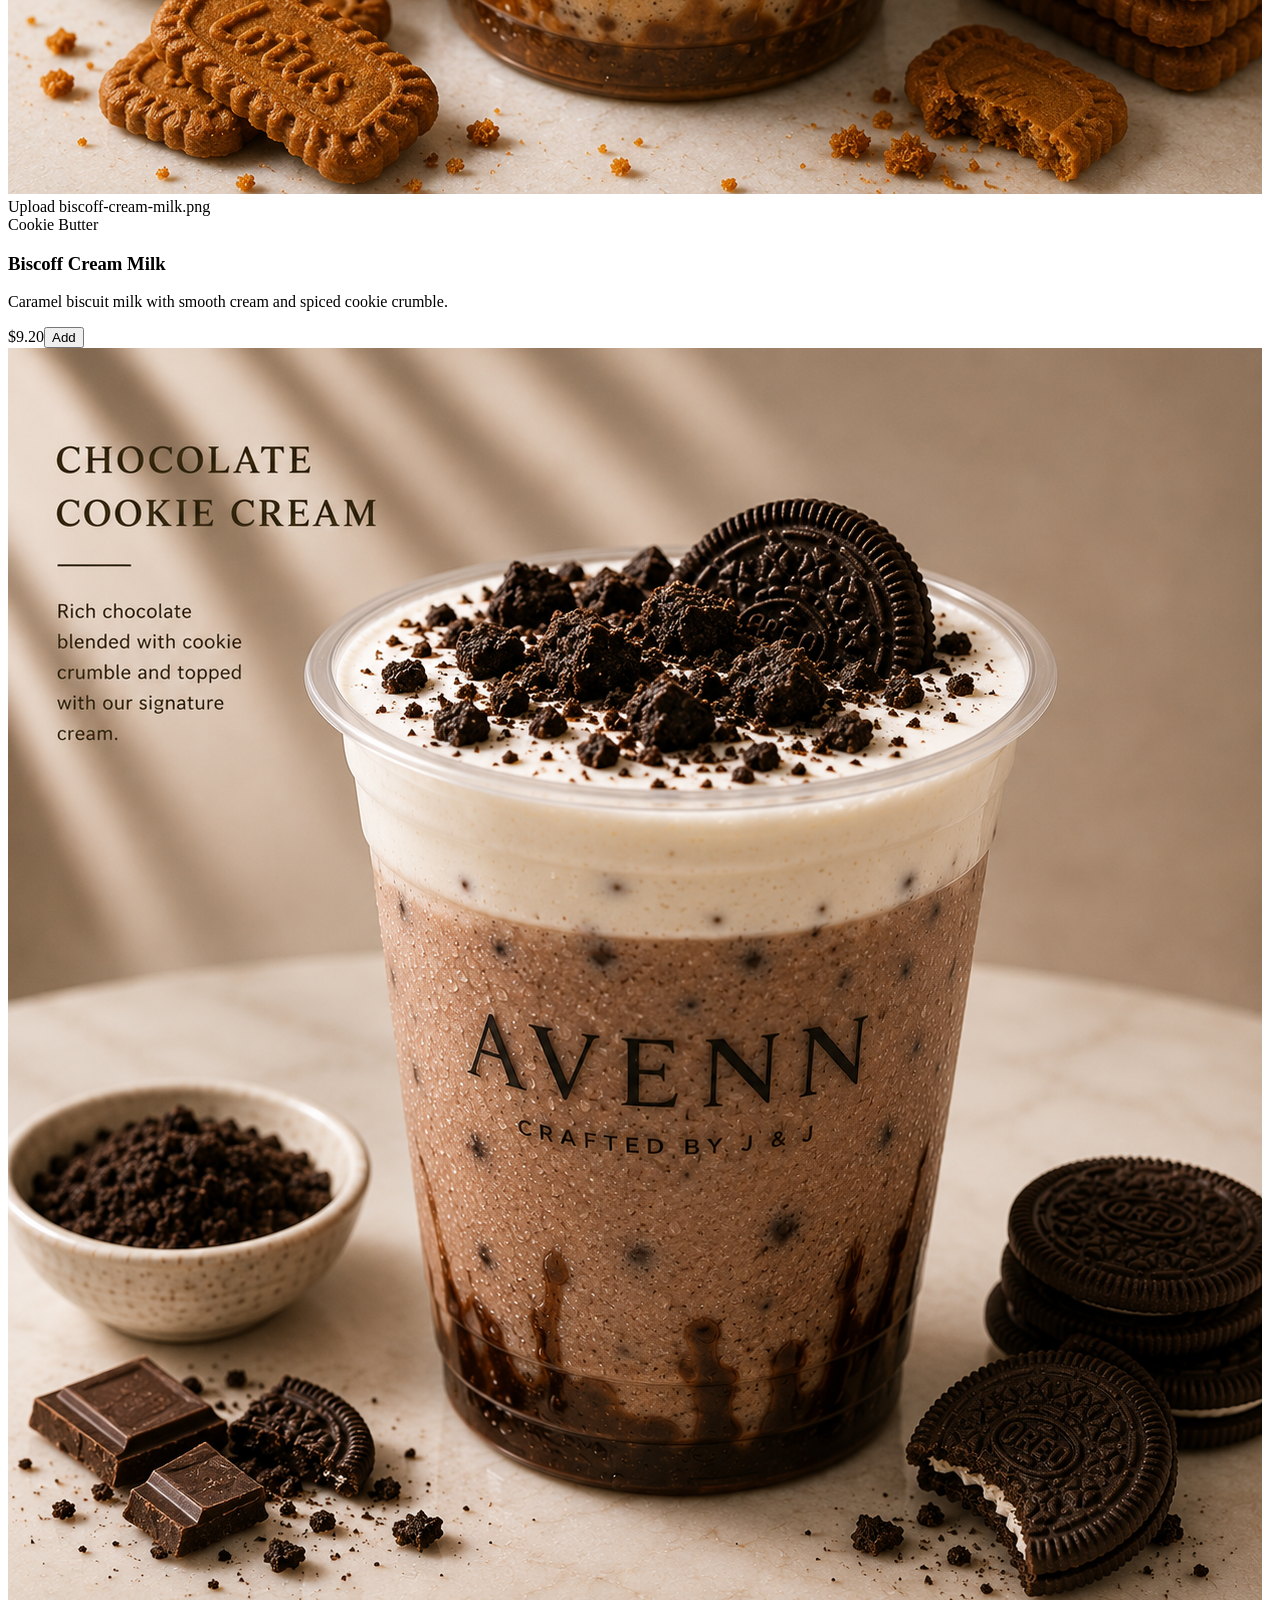
==== commit 277b1a9f: "Update website title" ====
--- a/public/index.html
+++ b/public/index.html
@@ -3,8 +3,11 @@
 <head>
   <meta charset="utf-8" />
   <meta name="viewport" content="width=device-width, initial-scale=1" />
-  <title>AVENN | Crafted Cream Drinks & Desserts</title>
-  <meta name="description" content="AVENN is a delivery-first dessert drink and cheesecake brand in Singapore, crafted by J & J." />
+  <title>AVENN • Crafted by J & J</title>
+  <meta
+  name="description"
+  content="Premium cream drinks, cheesecakes and handcrafted desserts by AVENN."
+>
   <link rel="preconnect" href="https://fonts.googleapis.com">
   <link rel="preconnect" href="https://fonts.gstatic.com" crossorigin>
   <link href="https://fonts.googleapis.com/css2?family=Inter:wght@400;500;600;700;800&family=Cormorant+Garamond:wght@500;600;700&display=swap" rel="stylesheet">
@@ -17,9 +20,8 @@
       <span class="brand-sub">CRAFTED BY J &amp; J</span>
     </a>
     <nav>
-      <a href="#collections">Collections</a>
       <a href="#menu">Menu</a>
-      <a href="#how">Delivery</a>
+      <a href="#delivery">Delivery</a>
       <a href="#checkout">Checkout</a>
     </nav>
     <button class="cart-pill" id="openCartMobile">Cart <span id="cartCount">0</span></button>
@@ -29,10 +31,10 @@
     <section class="hero section-pad">
       <div class="hero-copy">
         <p class="eyebrow">Crafted by J & J</p>
-        <h1>Layered cream drinks, made for little escapes.</h1>
-        <p class="hero-text">AVENN is a delivery-first dessert drink concept built around silky house cream, comforting flavours, cheesecakes and photo-ready layers.</p>
+        <h1>Layered cream drinks, cheesecakes & little escapes.</h1>
+        <p class="hero-text">Delivery-first handcrafted drinks and desserts made with silky cream, bright fruit flavours and photo-ready layers.</p>
         <div class="hero-actions">
-          <a class="btn primary" href="#menu">Explore menu</a>
+          <a class="btn primary" href="#menu">Order from menu</a>
           <a class="btn ghost" href="https://wa.me/6588928698" target="_blank" rel="noreferrer">WhatsApp us</a>
         </div>
         <div class="notes">
@@ -42,42 +44,36 @@
         </div>
       </div>
       <div class="hero-card hero-gallery">
-        <img id="heroImage" class="hero-main" src="./products/strawberry-matcha-cheesecake.png" alt="AVENN Strawberry Matcha Cheesecake" />
+        <img class="hero-main" src="./products/strawberry-matcha-cheesecake.png" alt="AVENN Strawberry Matcha Cheesecake" />
         <div class="hero-side">
           <img src="./products/oreo-cream-milk.png" alt="Oreo Cream Milk" />
           <img src="./products/peach-cream-soda.png" alt="Peach Cream Soda" />
         </div>
-        <div class="hero-badge">Crafted cream<br><strong>delivery-first</strong></div>
+        <div class="hero-badge">Crafted fresh<br><strong>delivery-first</strong></div>
       </div>
     </section>
 
-    <section id="collections" class="section-pad collections-wrap">
-      <div class="section-head centered">
-        <p class="eyebrow">The AVENN menu</p>
-        <h2>Eight collections, one premium feel.</h2>
-        <p>The menu is designed to stay simple behind the scenes: one excellent house cream, layered across indulgent drinks, mint chocolate, refreshing sodas, fruit teas and cheesecakes.</p>
-      </div>
-      <div class="collection-grid">
-        <article><span>01</span><strong>Cream Top</strong><p>Matcha, strawberry and sesame drinks finished with house cream.</p></article>
-        <article><span>02</span><strong>Crème Brûlée</strong><p>Caramel custard-inspired drinks with a rich brûlée finish.</p></article>
-        <article><span>03</span><strong>Cookie</strong><p>Oreo, Biscoff and chocolate cookie drinks for repeat cravings.</p></article>
-        <article><span>04</span><strong>Mint Collection</strong><p>Chocolate mint cream drinks with mint chocolate shards and cookie crunch.</p></article>
-        <article><span>05</span><strong>Cream Soda</strong><p>Bright fruit sodas softened with a smooth cream cap.</p></article>
-        <article><span>06</span><strong>Fruit Tea</strong><p>Light jasmine and oolong teas with real fruit notes.</p></article>
-        <article><span>07</span><strong>Magic Potion</strong><p>Limited-edition sparkle drinks for launches and festive drops.</p></article>
-        <article><span>08</span><strong>Desserts</strong><p>Oreo cheesecake and strawberry matcha cheesecake, available by slice or whole cake.</p></article>
-      </div>
+    <section class="menu-shortcuts" aria-label="Menu collection shortcuts">
+      <a href="#cream-top-series">Cream Top</a>
+      <a href="#creme-brulee-series">Crème Brûlée</a>
+      <a href="#cookie-series">Cookie</a>
+      <a href="#mint-collection">Mint</a>
+      <a href="#dessert-cream-soda">Cream Soda</a>
+      <a href="#premium-fruit-tea">Fruit Tea</a>
+      <a href="#seasonal-magic-potion">Magic Potion</a>
+      <a href="#desserts">Desserts</a>
     </section>
 
     <section id="menu" class="section-pad menu-layout">
       <div class="content-column">
-        <div class="section-head">
+        <div class="section-head compact-head">
           <p class="eyebrow">Order menu</p>
           <h2>Crafted cream drinks & desserts</h2>
-          <p>Start with the signature cream drinks, then add something refreshing or a cheesecake slice. Prices are working launch prices and can be adjusted before going live.</p>
+          <p>Tap a collection shortcut above to jump directly to what you want.</p>
         </div>
         <div class="product-grid" id="productGrid"></div>
       </div>
+
       <aside class="cart desktop-cart" aria-label="Shopping cart">
         <div class="cart-head"><div><p class="eyebrow">Your order</p><h3>Cart</h3></div><button class="clear" id="clearCartDesktop">Clear</button></div>
         <div id="cartItemsDesktop" class="cart-items empty">Your cart is empty.</div>
@@ -86,15 +82,10 @@
       </aside>
     </section>
 
-    <section id="how" class="section-pad info-strip">
+    <section id="delivery" class="section-pad info-strip">
       <article><strong>Delivery only</strong><span>No self-pickup at the moment. Orders are prepared for scheduled delivery.</span></article>
       <article><strong>Small-batch prep</strong><span>Cream, tea bases and toppings are prepared in controlled batches for consistency.</span></article>
       <article><strong>PayNow only</strong><span>Submit your order via WhatsApp, then make payment after confirmation.</span></article>
-    </section>
-
-    <section class="section-pad story-wrap">
-      <div><p class="eyebrow">Our story</p><h2>AVENN means a small haven for sweet moments.</h2></div>
-      <p>Crafted by J & J, AVENN was created around the idea of a simple treat that feels a little more special — smooth cream, layered flavours and desserts that arrive looking as good as they taste.</p>
     </section>
 
     <section id="checkout" class="section-pad checkout-wrap">
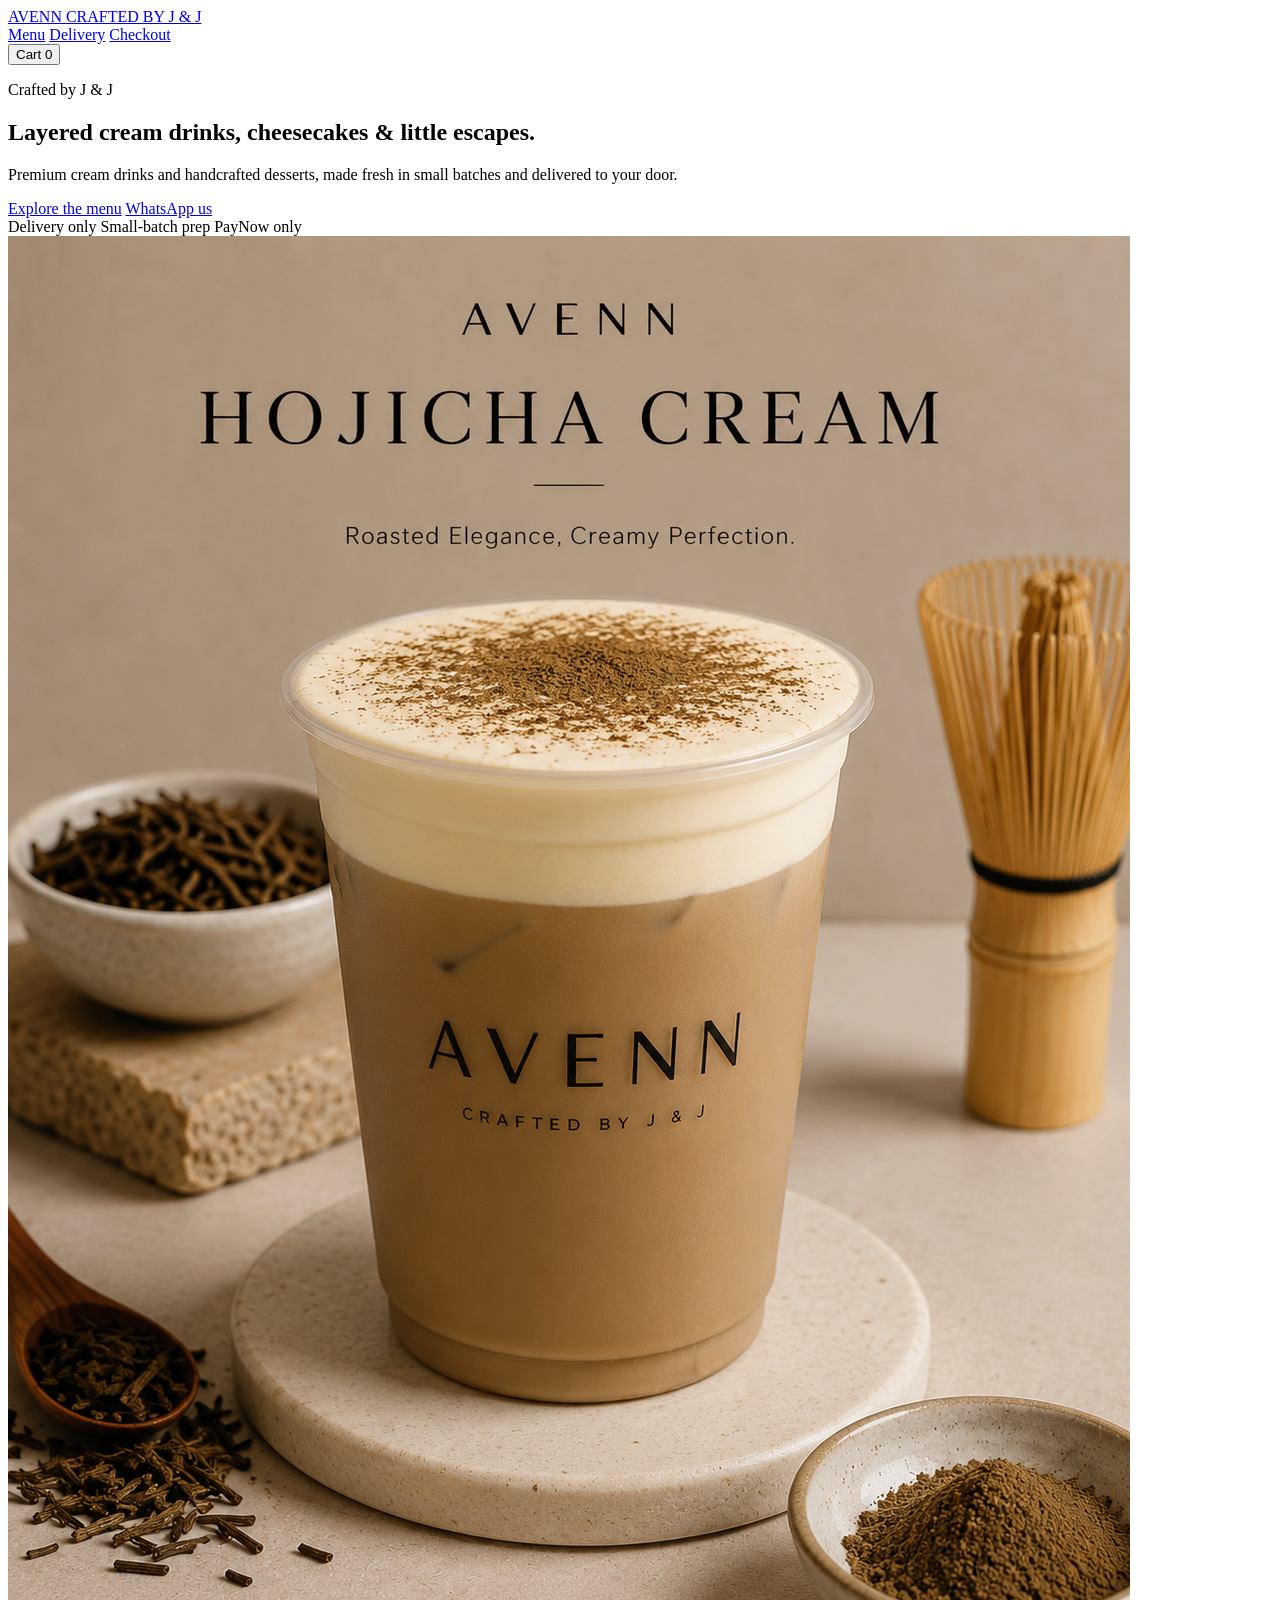
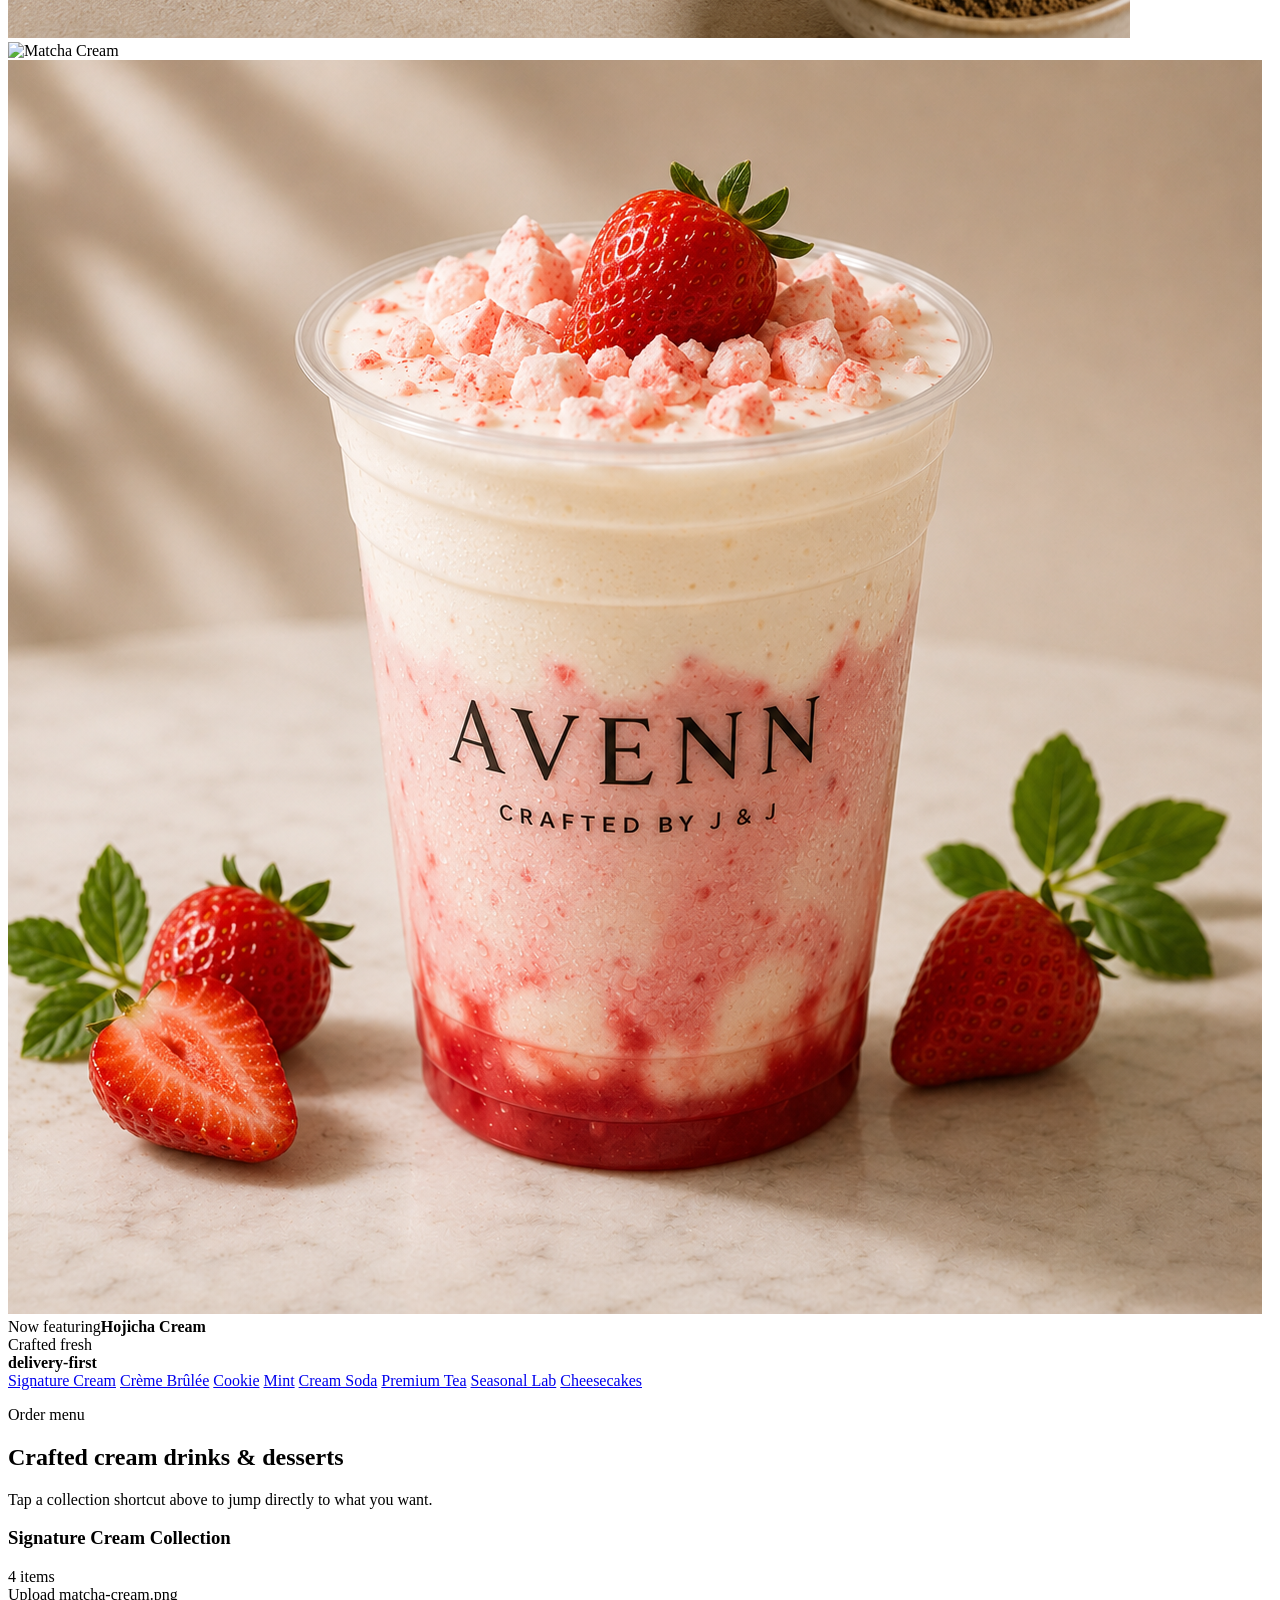
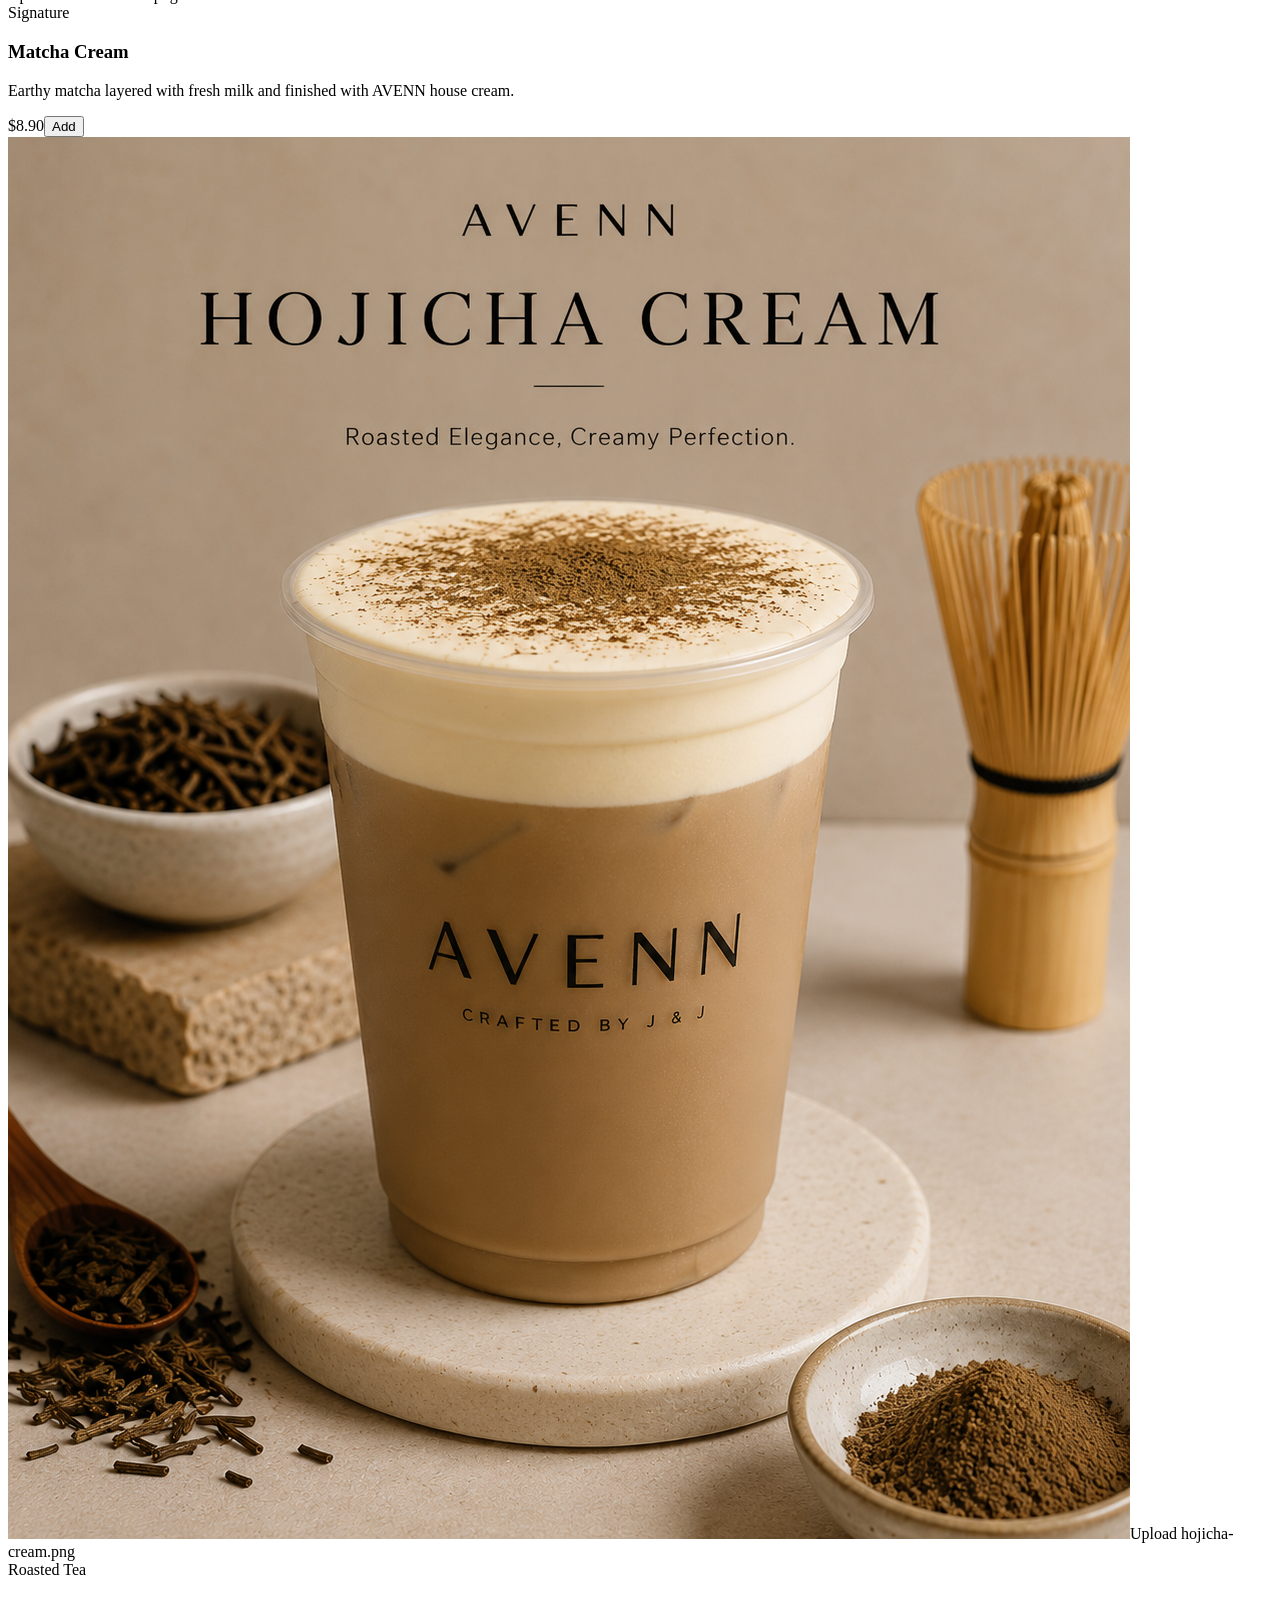
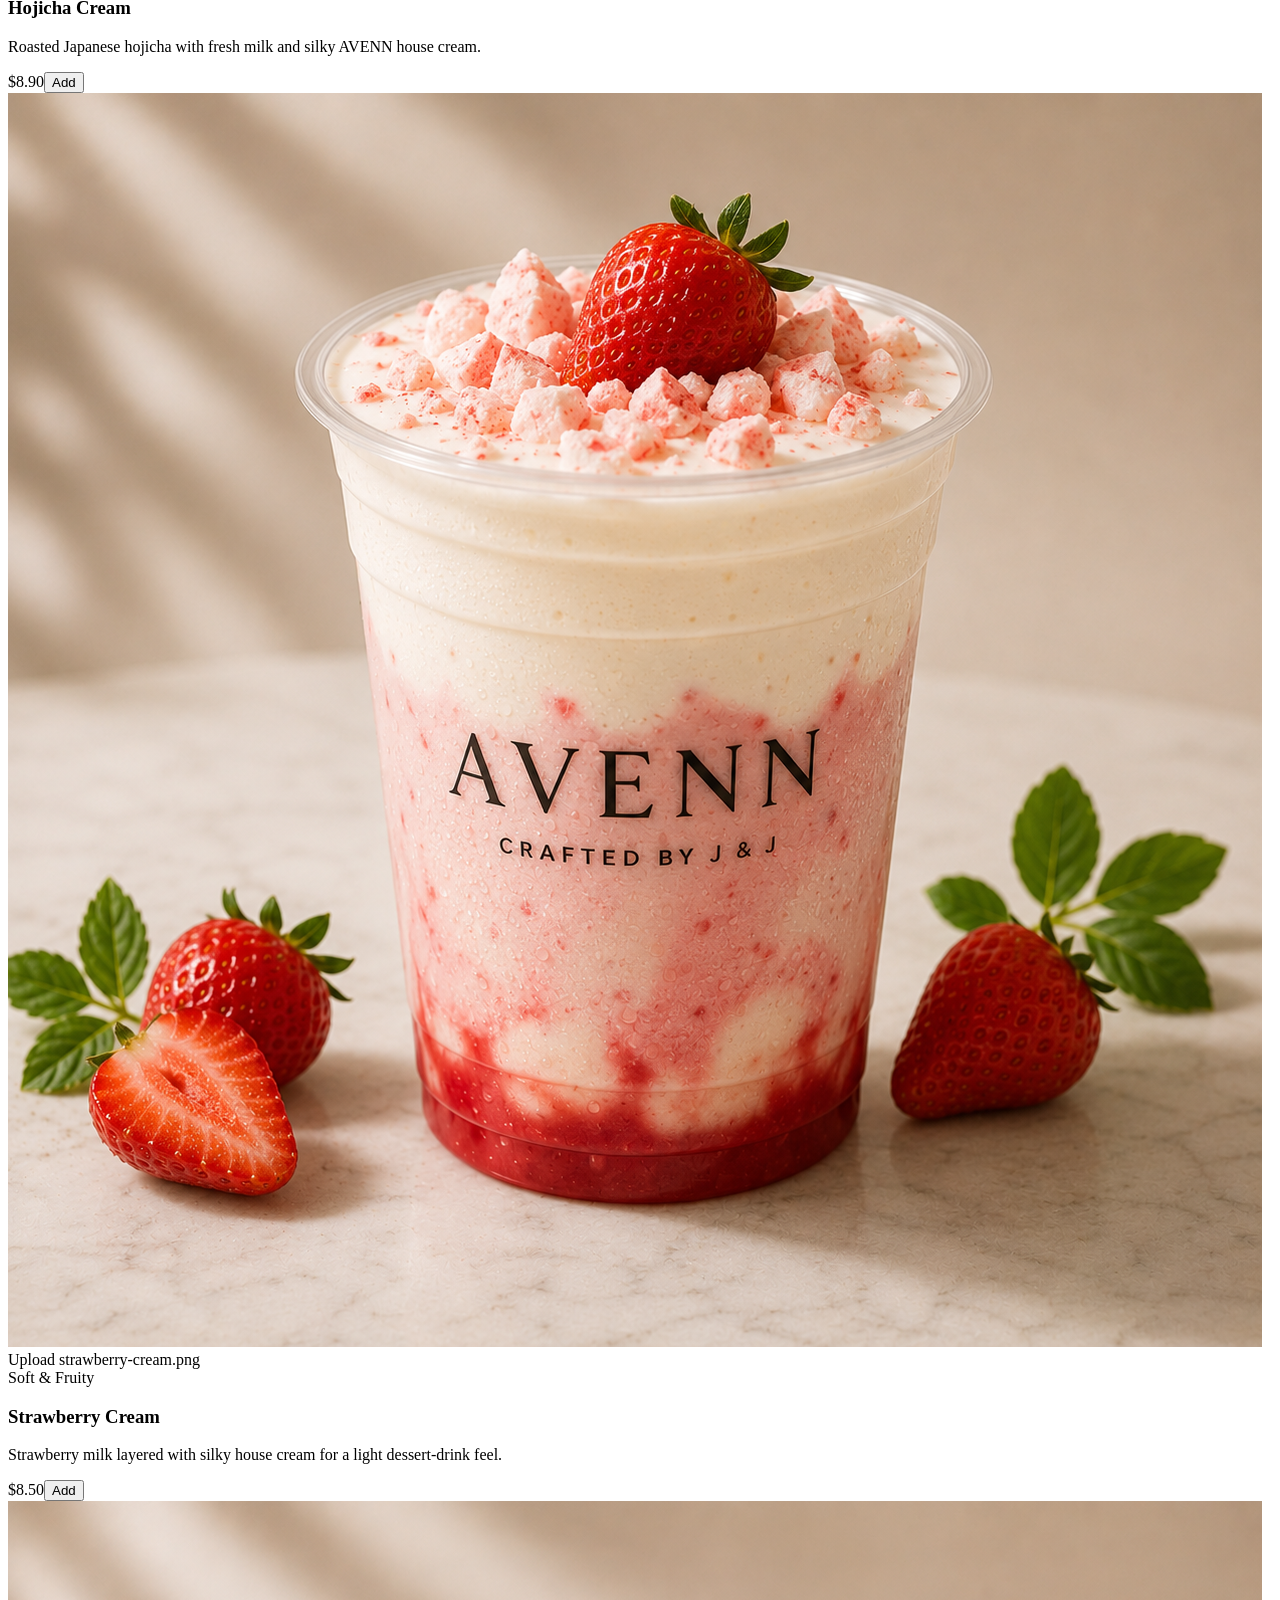
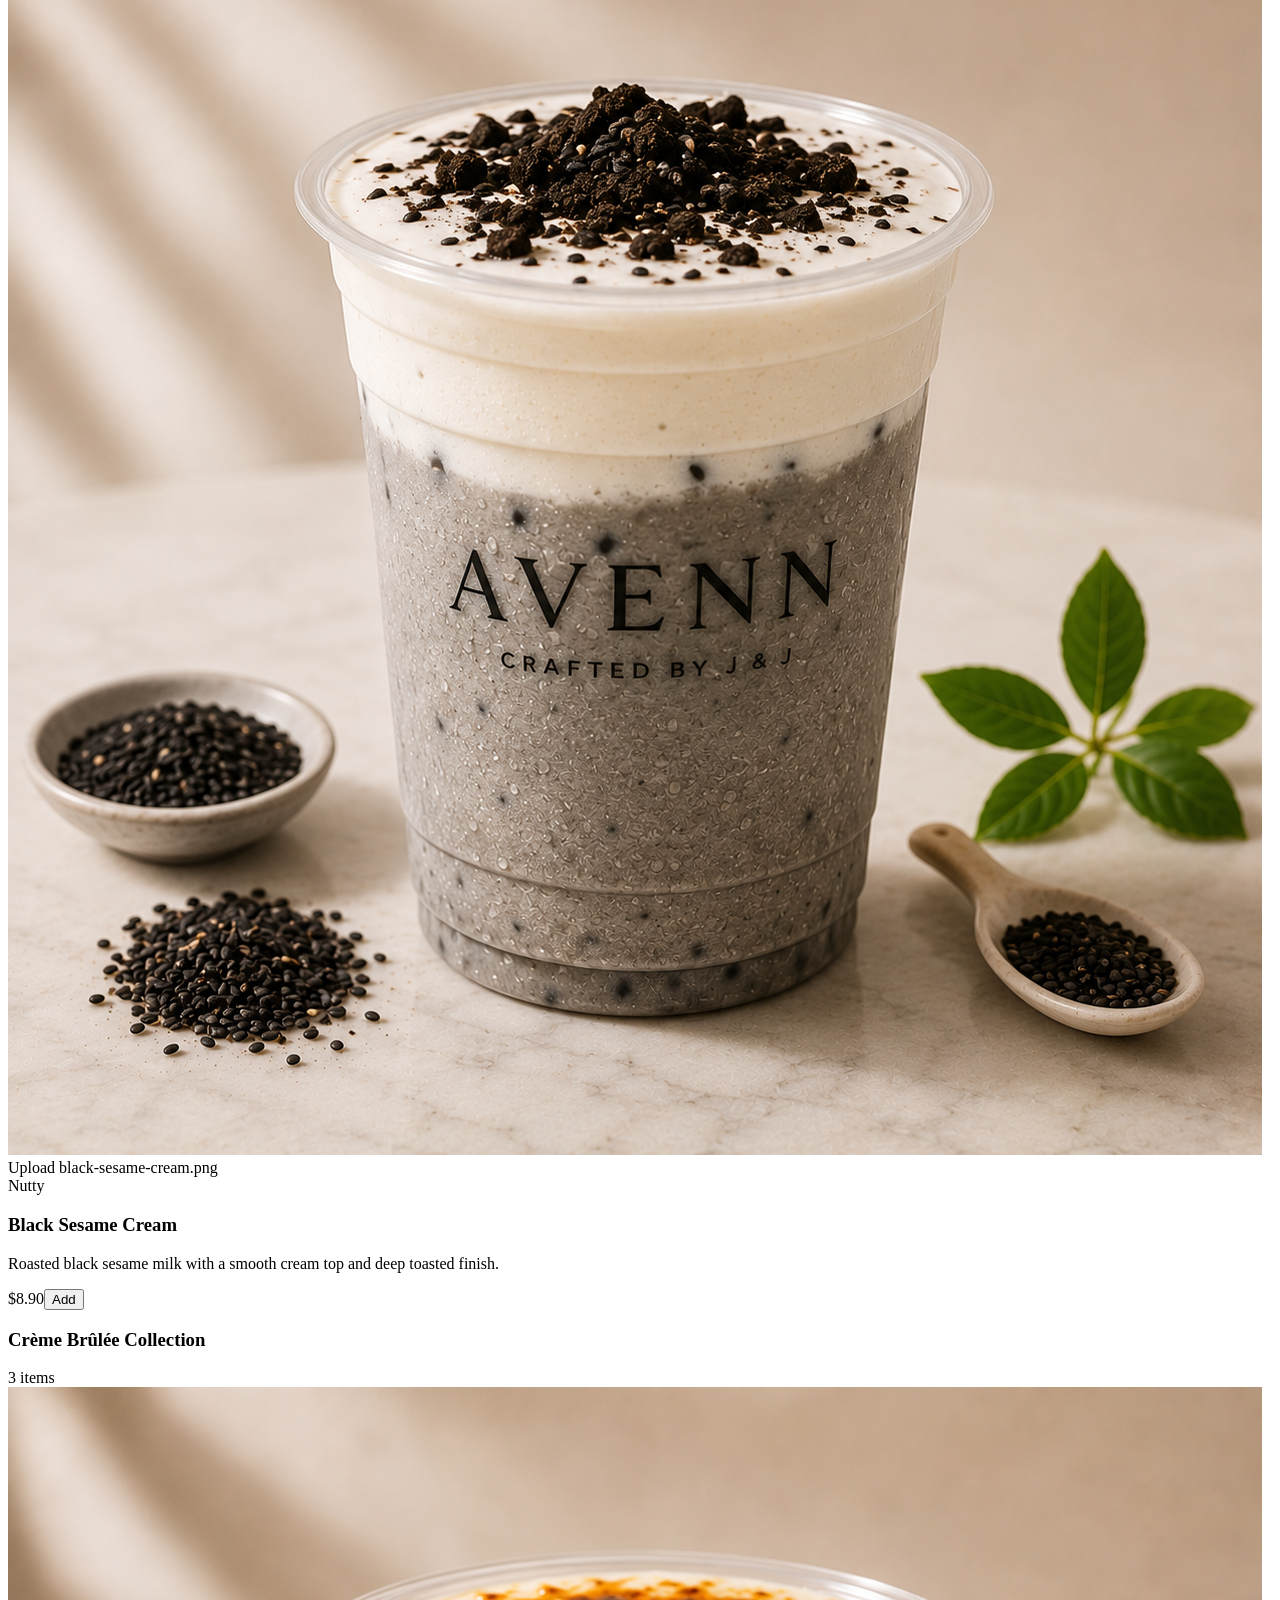
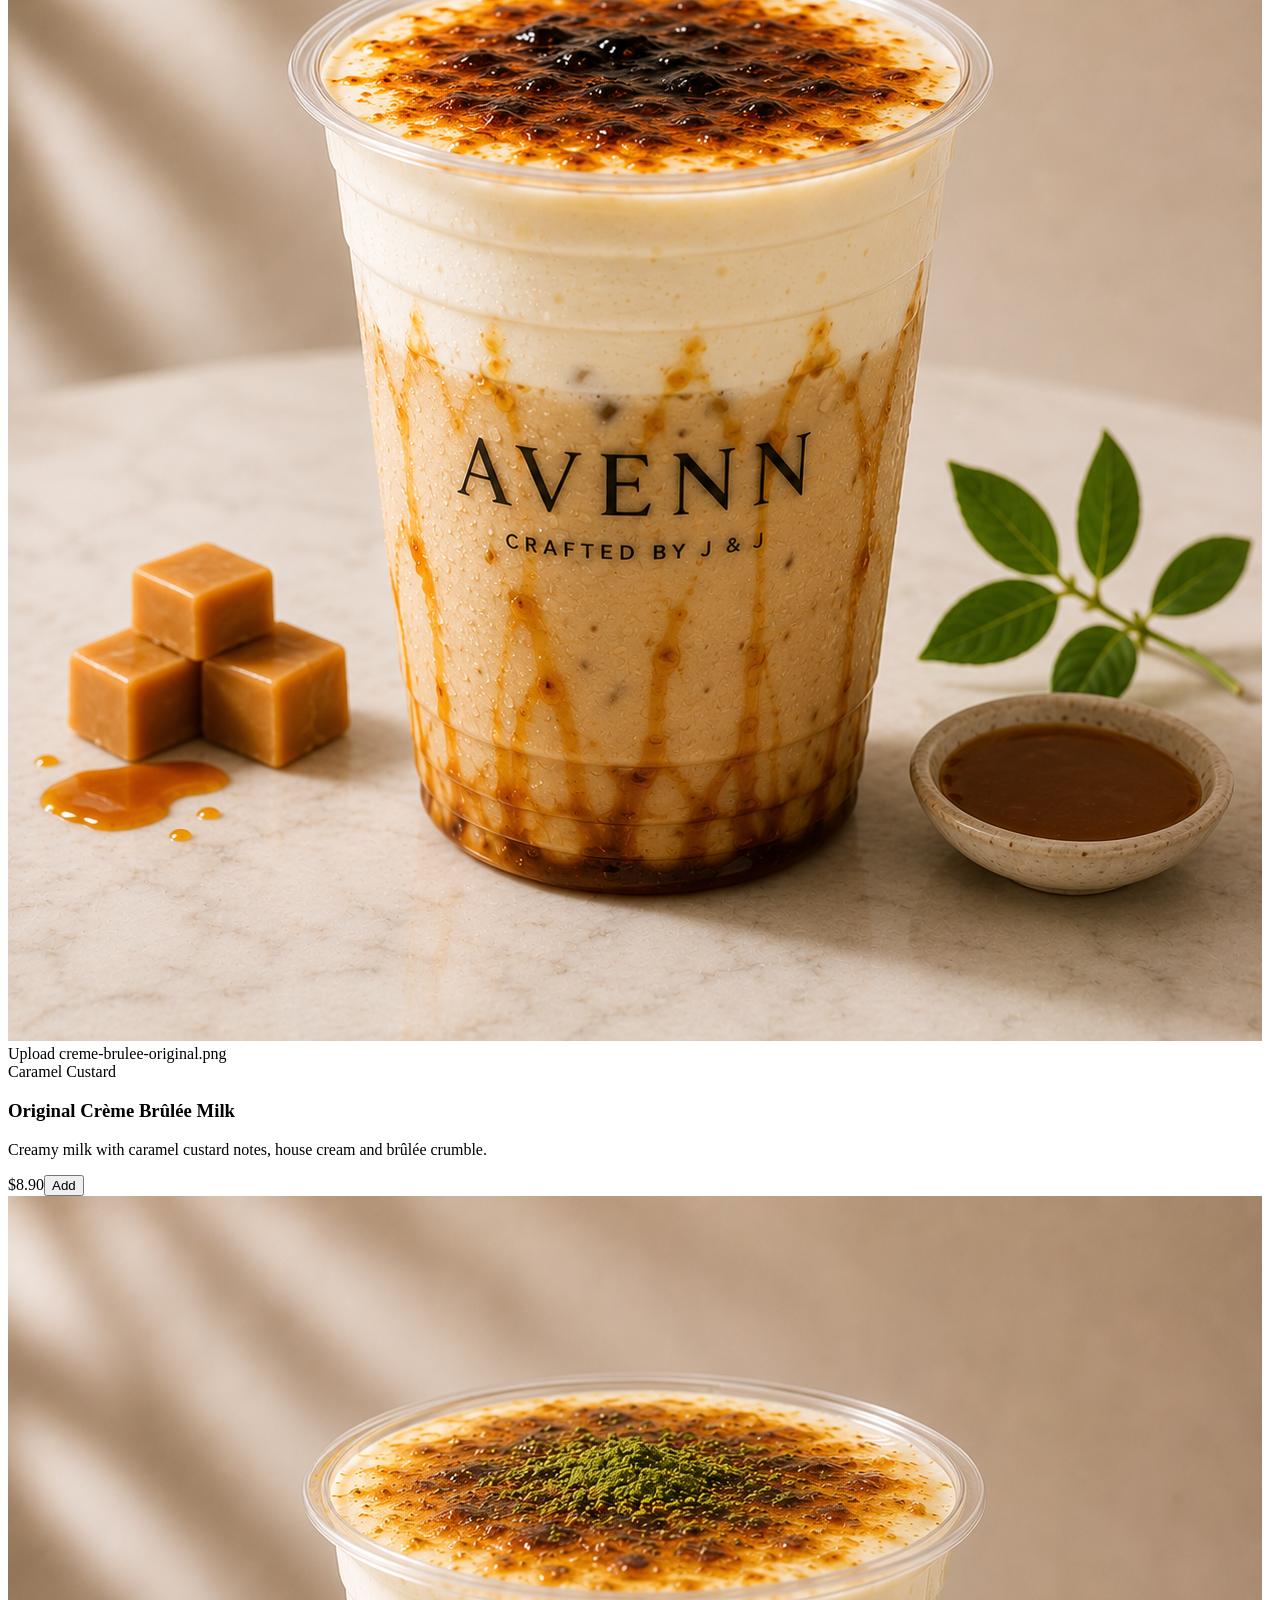
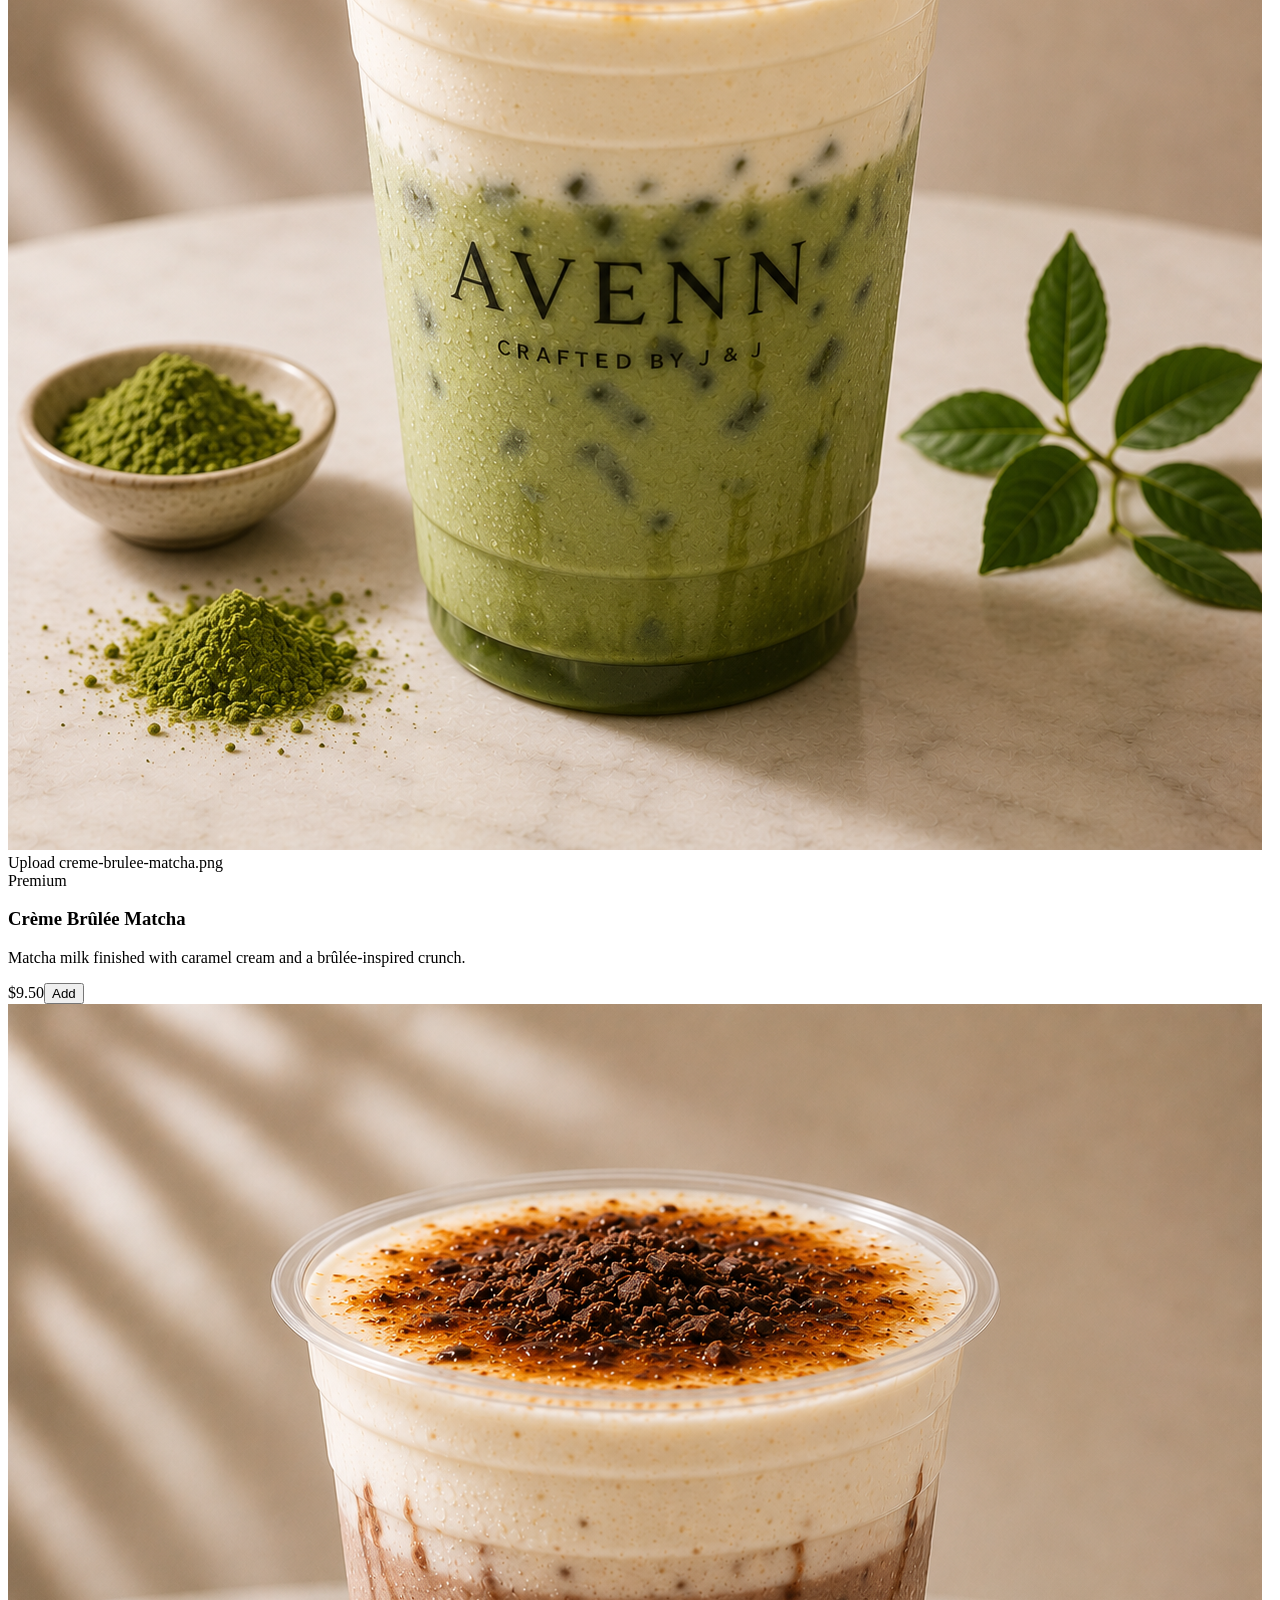
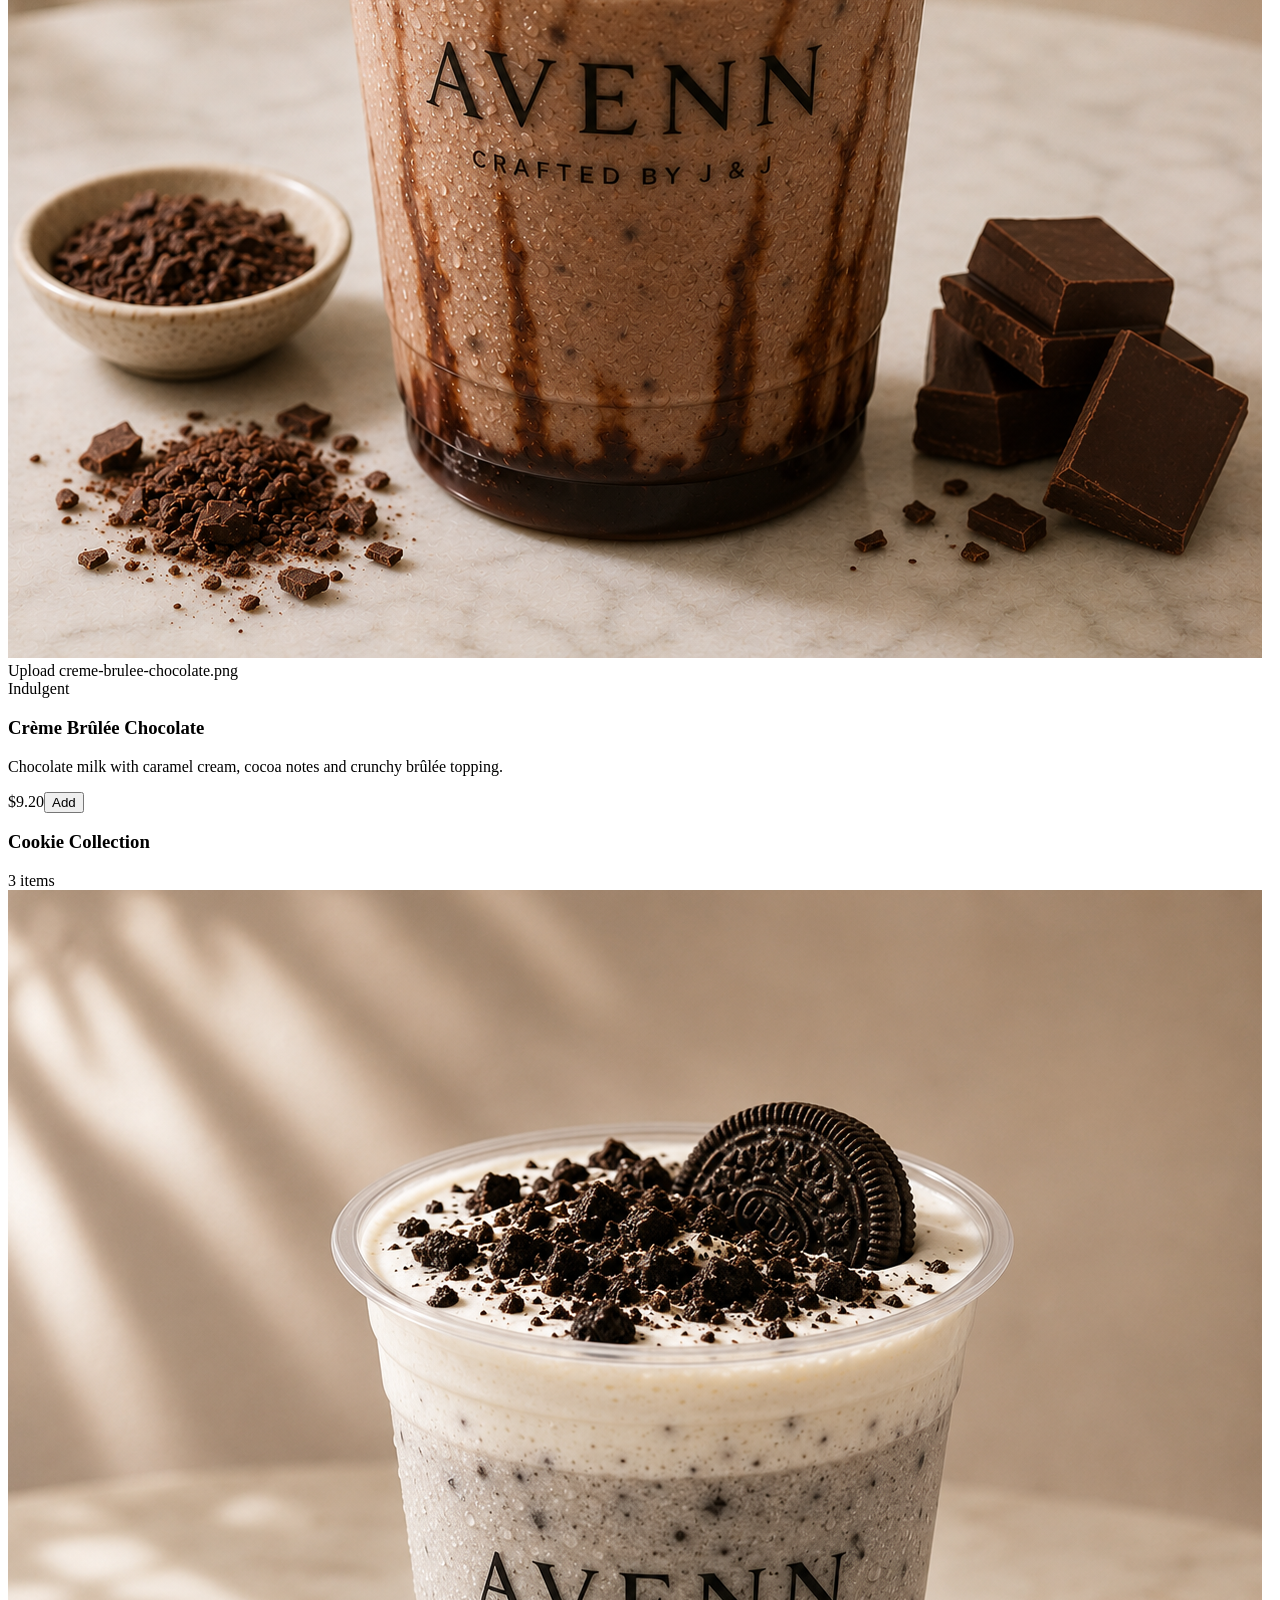
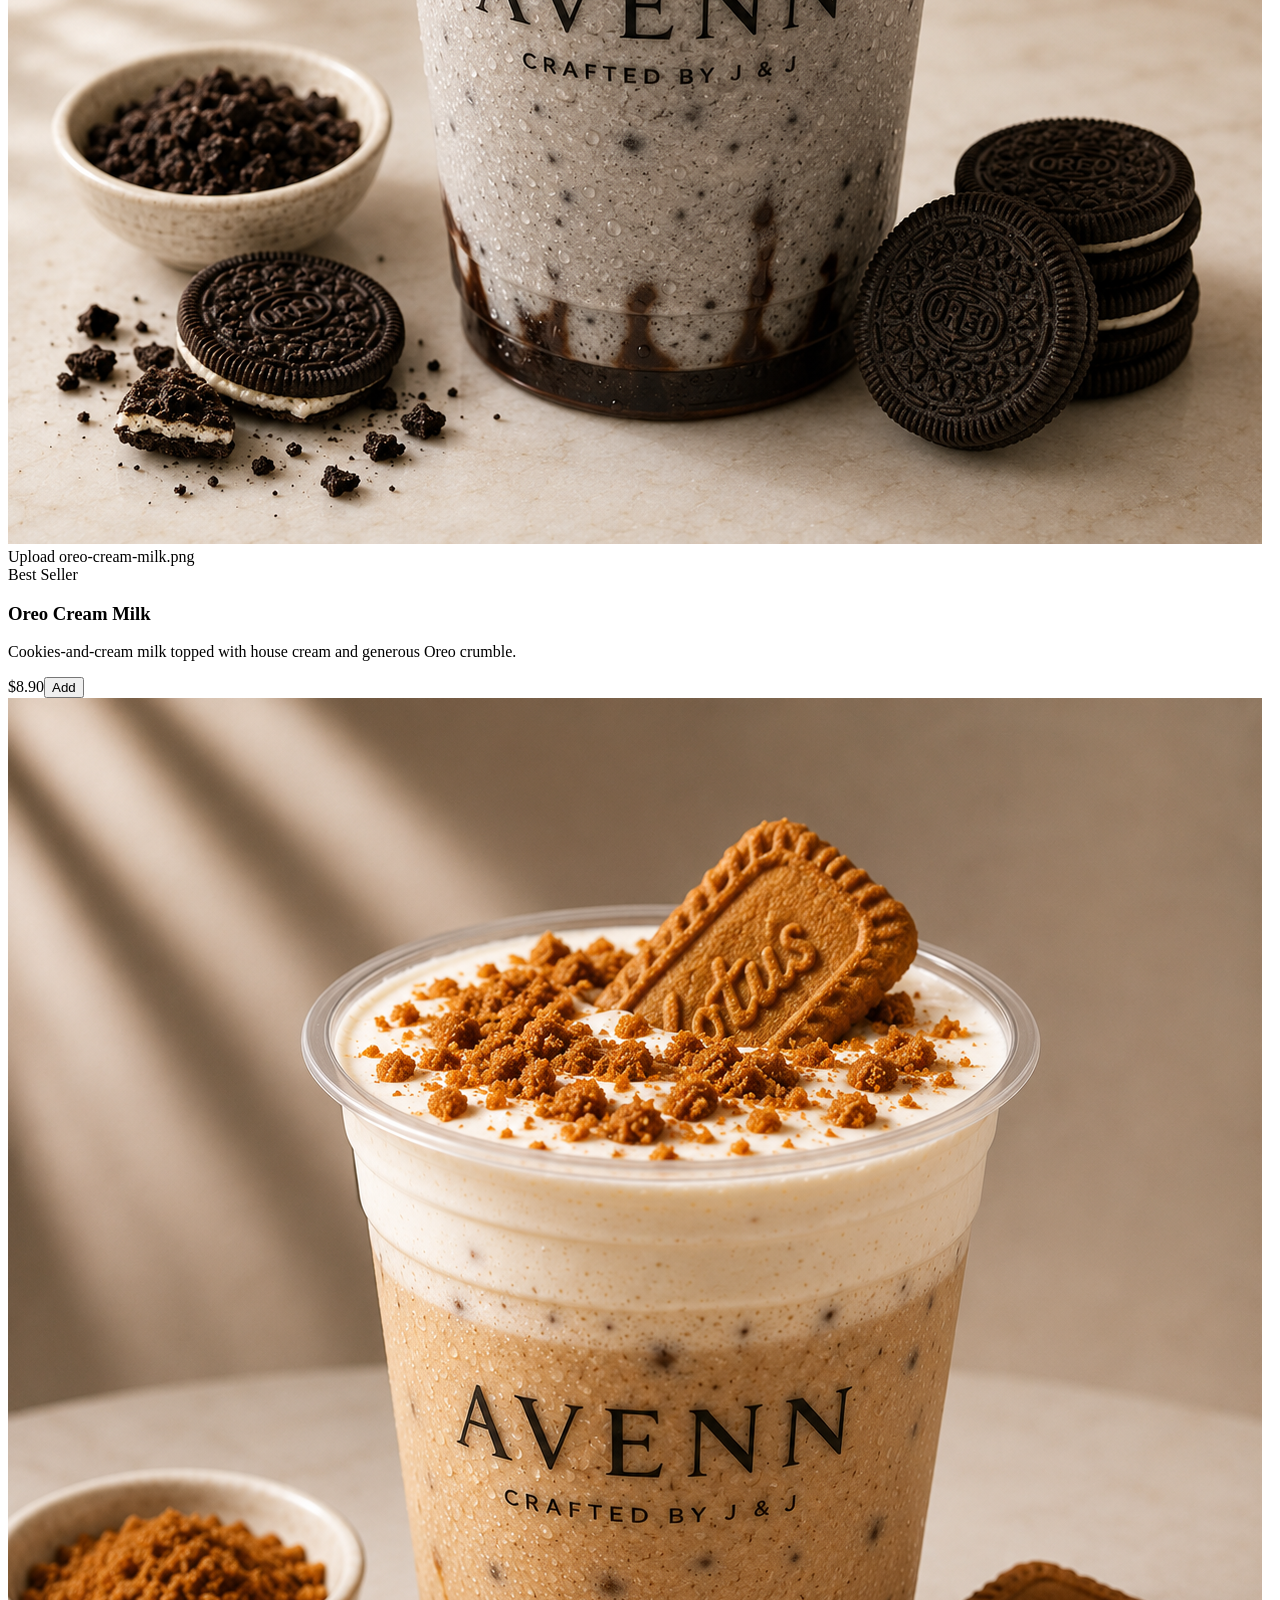
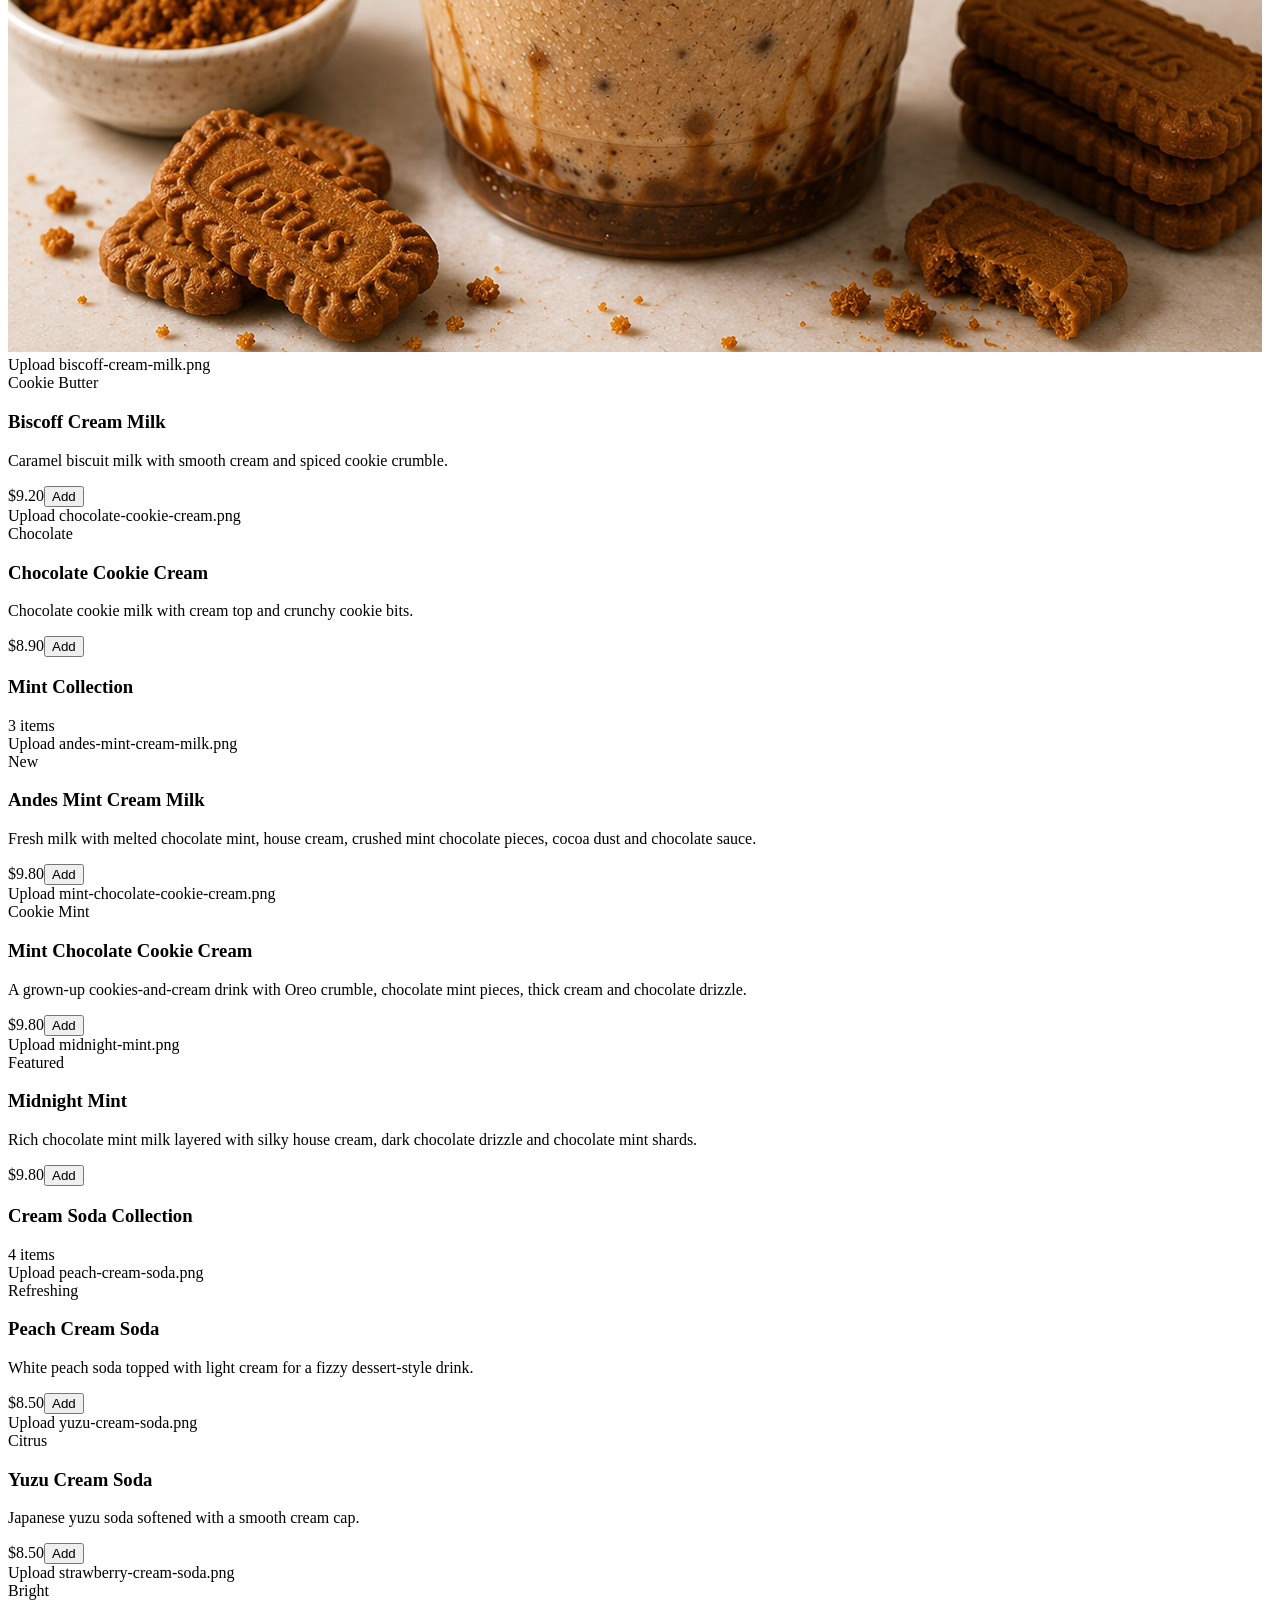
==== commit f53c2569: "Refine hero typography and enable rotating product images" ====
--- a/public/index.html
+++ b/public/index.html
@@ -5,13 +5,14 @@
   <meta name="viewport" content="width=device-width, initial-scale=1" />
   <title>AVENN • Crafted by J & J</title>
   <meta
-  name="description"
-  content="Premium cream drinks, cheesecakes and handcrafted desserts by AVENN."
->
+    name="description"
+    content="Premium cream drinks, cheesecakes and handcrafted desserts by AVENN."
+  >
   <link rel="preconnect" href="https://fonts.googleapis.com">
   <link rel="preconnect" href="https://fonts.gstatic.com" crossorigin>
-  <link href="https://fonts.googleapis.com/css2?family=Inter:wght@400;500;600;700;800&family=Cormorant+Garamond:wght@500;600;700&display=swap" rel="stylesheet">
+  <link href="https://fonts.googleapis.com/css2?family=Inter:wght@400;500;600;700;800&family=Cormorant+Garamond:wght@500;600;700&family=Instrument+Serif:ital@0;1&display=swap" rel="stylesheet">
   <link rel="stylesheet" href="styles.css" />
+  <link rel="stylesheet" href="hero.css" />
 </head>
 <body>
   <header class="topbar">
@@ -31,10 +32,10 @@
     <section class="hero section-pad">
       <div class="hero-copy">
         <p class="eyebrow">Crafted by J & J</p>
-        <h1>Layered cream drinks, cheesecakes & little escapes.</h1>
-        <p class="hero-text">Delivery-first handcrafted drinks and desserts made with silky cream, bright fruit flavours and photo-ready layers.</p>
+        <h1>Layered <span class="hero-accent">cream</span> drinks, cheesecakes & little <span class="hero-accent">escapes.</span></h1>
+        <p class="hero-text">Premium cream drinks and handcrafted desserts, made fresh in small batches and delivered to your door.</p>
         <div class="hero-actions">
-          <a class="btn primary" href="#menu">Order from menu</a>
+          <a class="btn primary" href="#menu">Explore the menu</a>
           <a class="btn ghost" href="https://wa.me/6588928698" target="_blank" rel="noreferrer">WhatsApp us</a>
         </div>
         <div class="notes">
@@ -43,25 +44,27 @@
           <span>PayNow only</span>
         </div>
       </div>
-      <div class="hero-card hero-gallery">
-        <img class="hero-main" src="./products/strawberry-matcha-cheesecake.png" alt="AVENN Strawberry Matcha Cheesecake" />
+      <div class="hero-card hero-gallery" aria-label="Featured AVENN products">
+        <img id="heroMainImage" class="hero-main" src="./products/hojicha-cream.png" alt="AVENN Hojicha Cream" />
         <div class="hero-side">
-          <img src="./products/oreo-cream-milk.png" alt="Oreo Cream Milk" />
-          <img src="./products/peach-cream-soda.png" alt="Peach Cream Soda" />
+          <img id="heroSideImageA" src="./products/matcha-cream.png" alt="Matcha Cream" />
+          <img id="heroSideImageB" src="./products/strawberry-cream.png" alt="Strawberry Cream" />
         </div>
+        <div class="hero-product-label"><span>Now featuring</span><strong id="heroProductName">Hojicha Cream</strong></div>
         <div class="hero-badge">Crafted fresh<br><strong>delivery-first</strong></div>
+        <div class="hero-dots" id="heroDots" aria-label="Choose a featured product"></div>
       </div>
     </section>
 
     <section class="menu-shortcuts" aria-label="Menu collection shortcuts">
-      <a href="#cream-top-series">Cream Top</a>
-      <a href="#creme-brulee-series">Crème Brûlée</a>
-      <a href="#cookie-series">Cookie</a>
+      <a href="#signature-cream-collection">Signature Cream</a>
+      <a href="#creme-brulee-collection">Crème Brûlée</a>
+      <a href="#cookie-collection">Cookie</a>
       <a href="#mint-collection">Mint</a>
-      <a href="#dessert-cream-soda">Cream Soda</a>
-      <a href="#premium-fruit-tea">Fruit Tea</a>
-      <a href="#seasonal-magic-potion">Magic Potion</a>
-      <a href="#desserts">Desserts</a>
+      <a href="#cream-soda-collection">Cream Soda</a>
+      <a href="#premium-tea-collection">Premium Tea</a>
+      <a href="#seasonal-lab">Seasonal Lab</a>
+      <a href="#cheesecake-collection">Cheesecakes</a>
     </section>
 
     <section id="menu" class="section-pad menu-layout">
@@ -108,5 +111,6 @@
   <div class="mobile-cart" id="mobileCart"><div class="mobile-cart-panel"><div class="cart-head"><div><p class="eyebrow">Your order</p><h3>Cart</h3></div><button class="clear" id="closeCartMobile">Close</button></div><div id="cartItemsMobile" class="cart-items empty">Your cart is empty.</div><div class="totals"><div><span>Subtotal</span><strong id="subtotalMobile">$0.00</strong></div><div><span>Delivery</span><strong>$5.00</strong></div><div class="grand"><span>Total</span><strong id="totalMobile">$0.00</strong></div></div><a class="btn primary full" href="#checkout" id="checkoutMobile">Checkout</a></div></div>
   <a class="whatsapp" href="https://wa.me/6588928698" target="_blank" rel="noreferrer">WhatsApp</a>
   <script src="script.js"></script>
+  <script src="hero.js"></script>
 </body>
 </html>
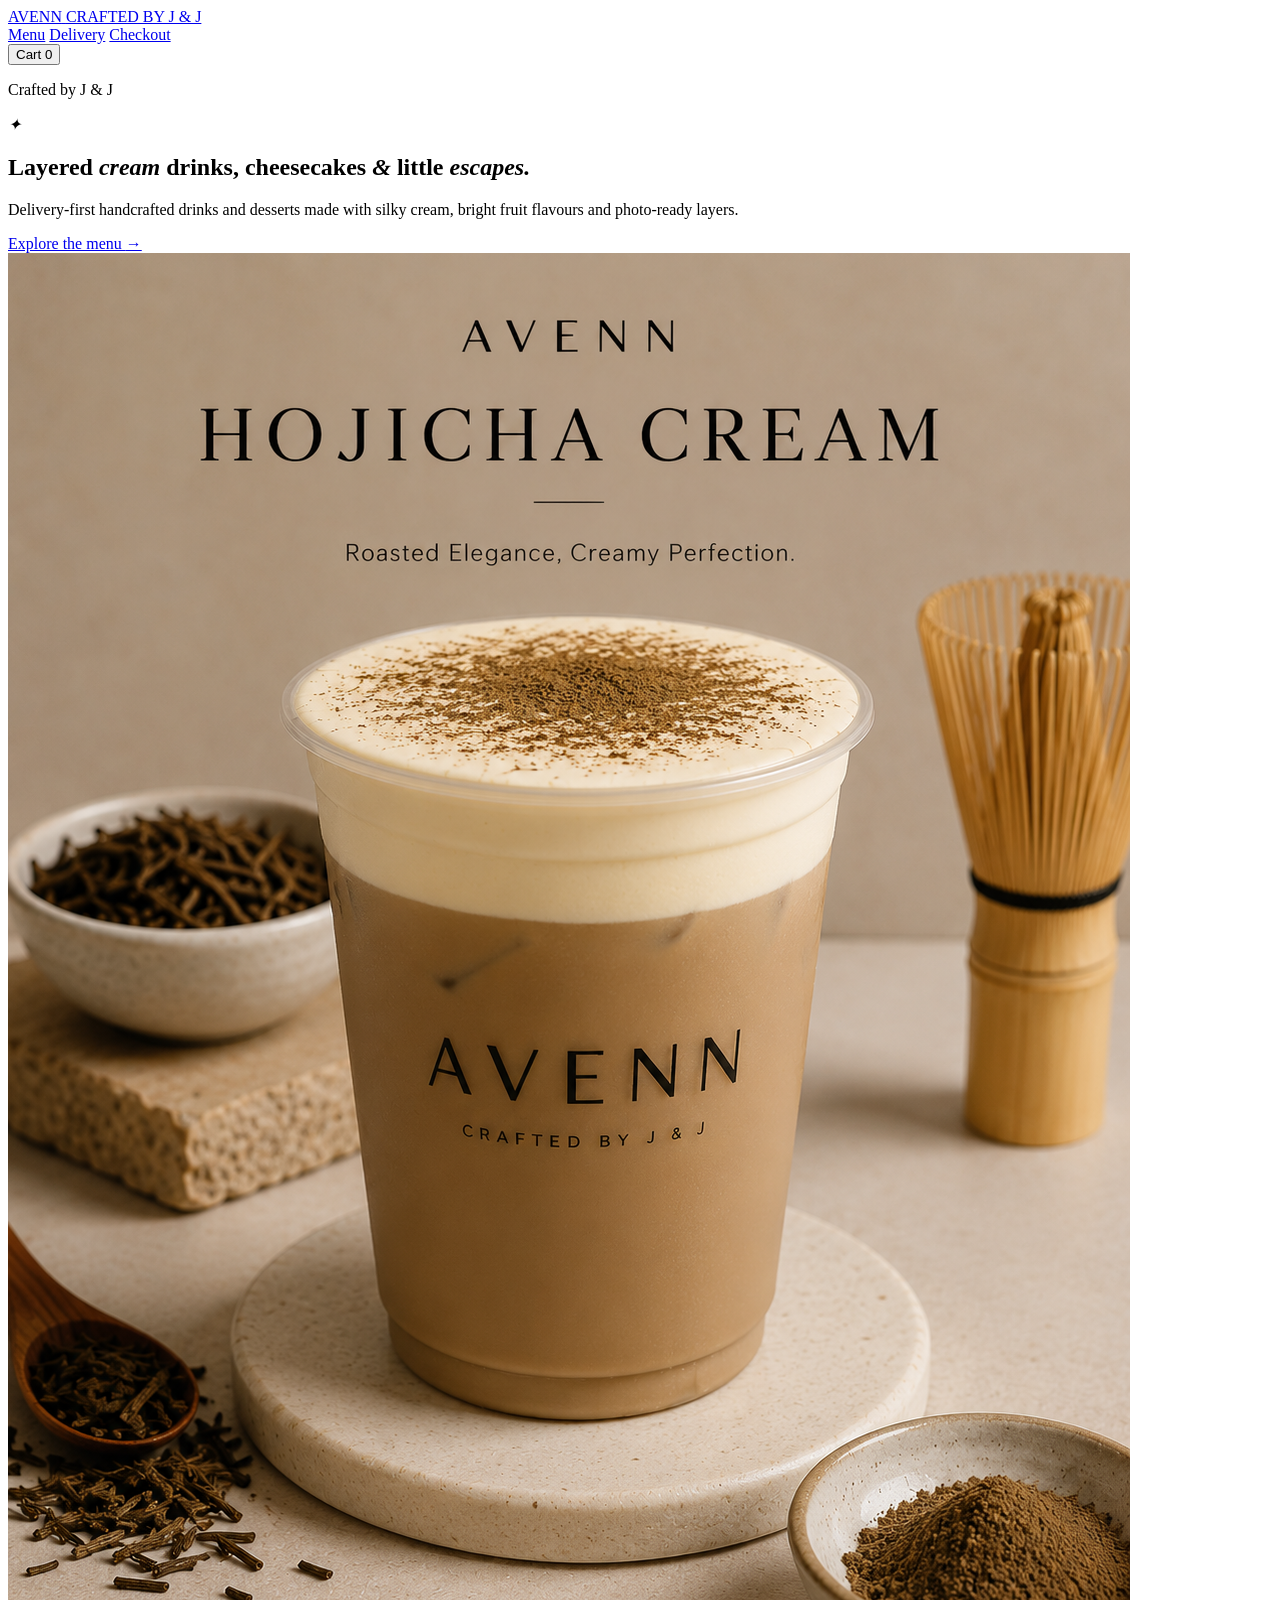
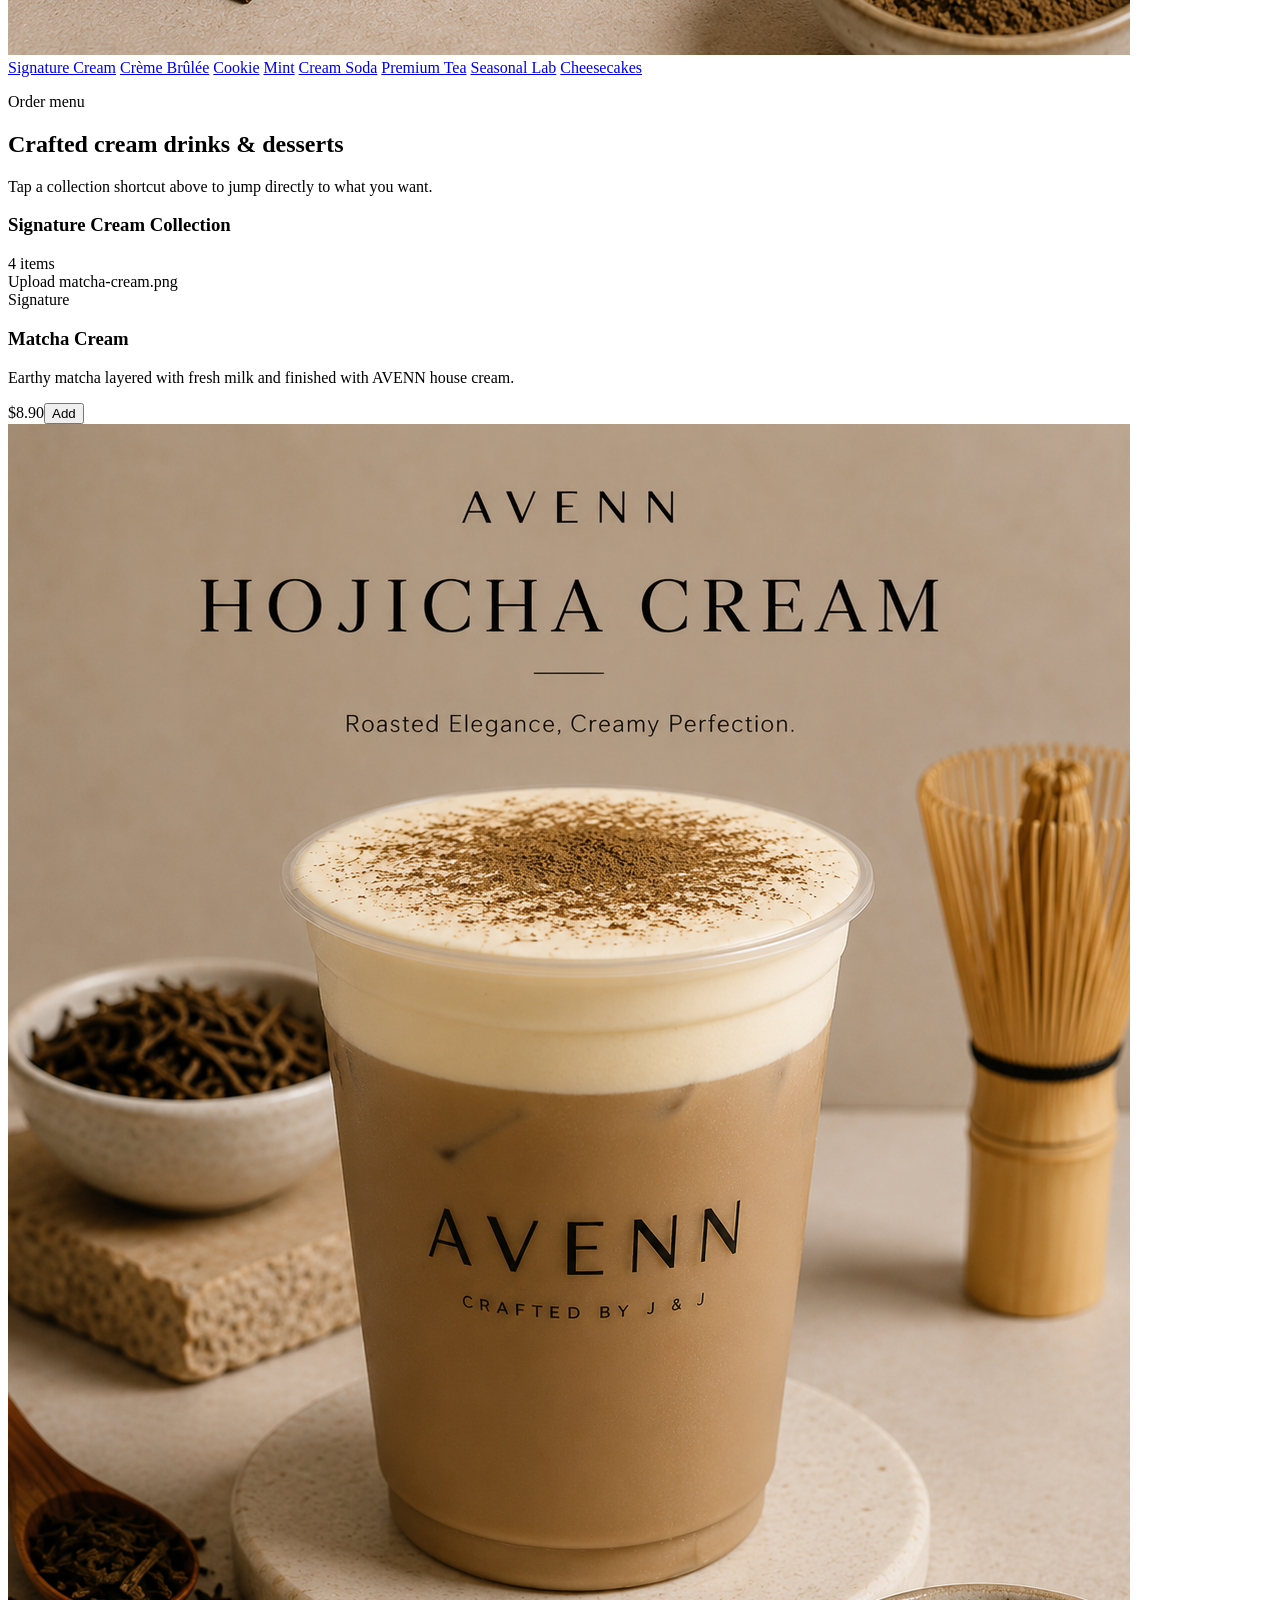
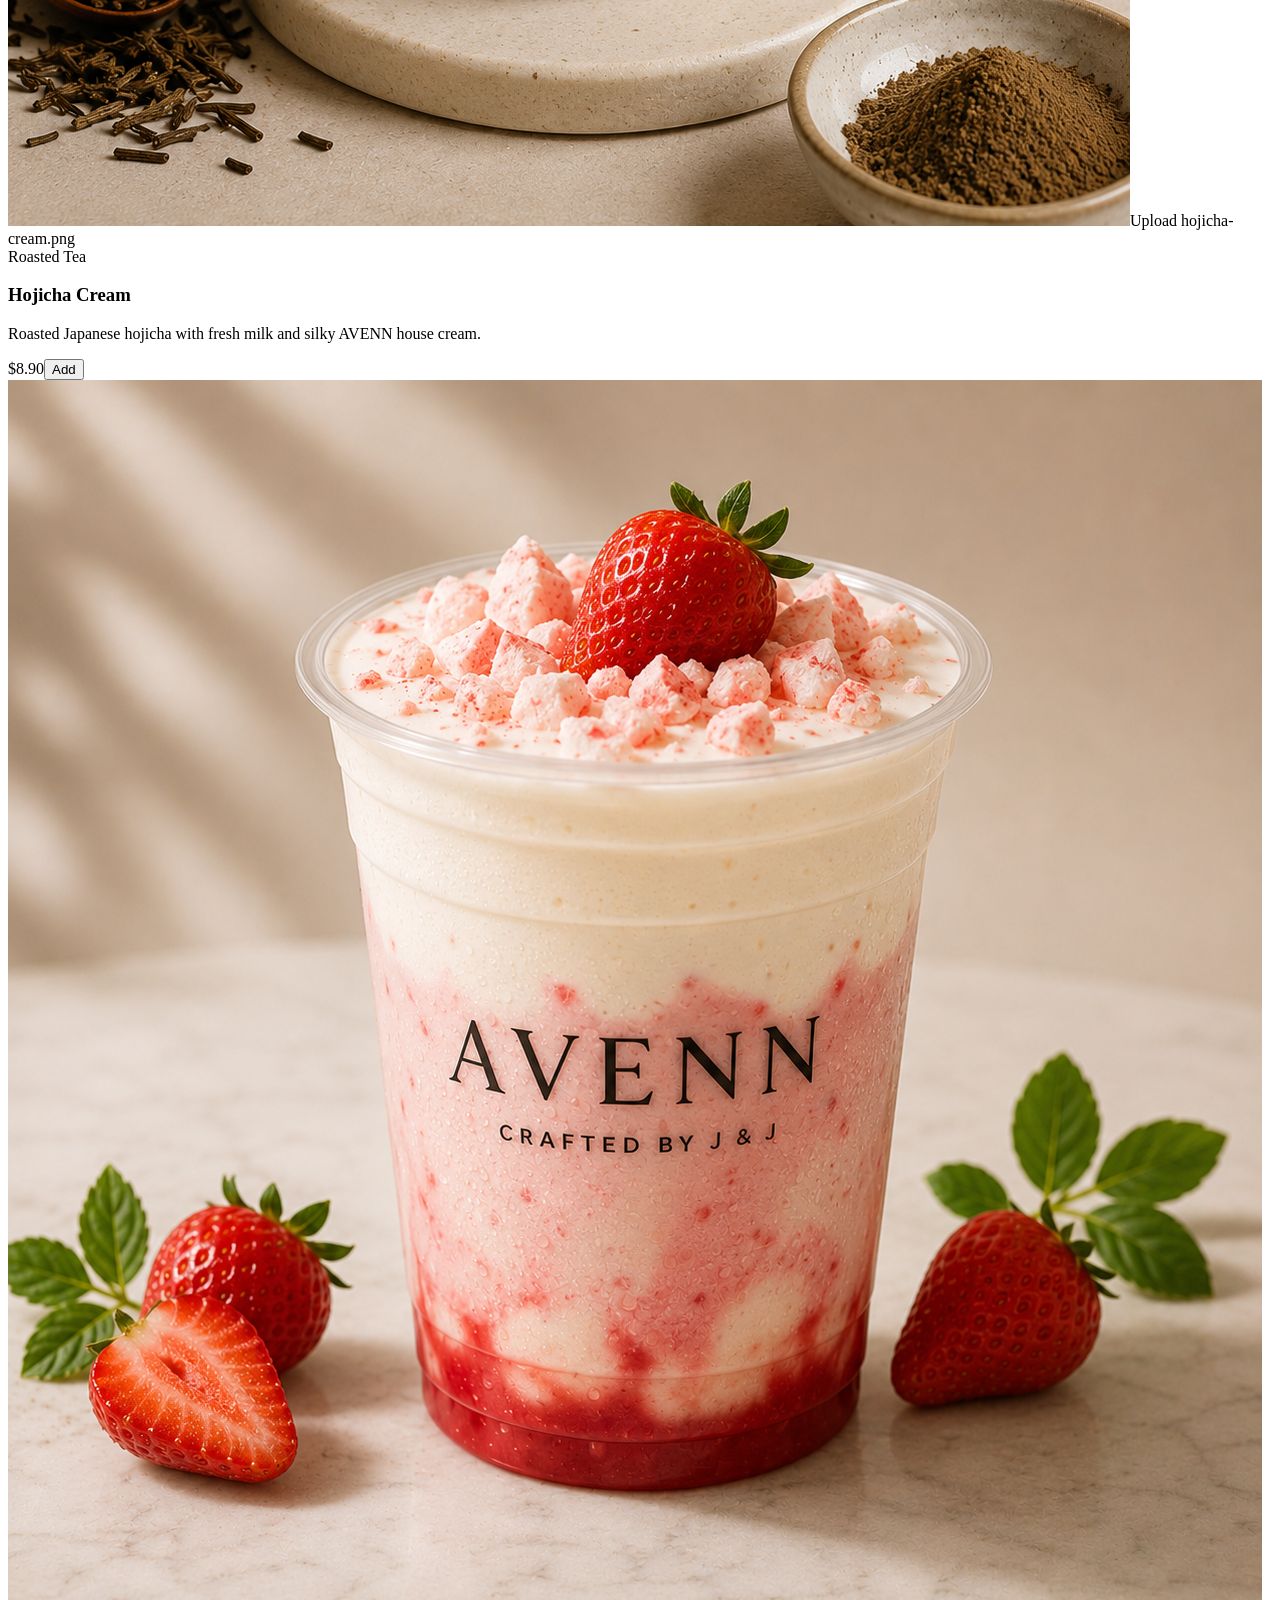
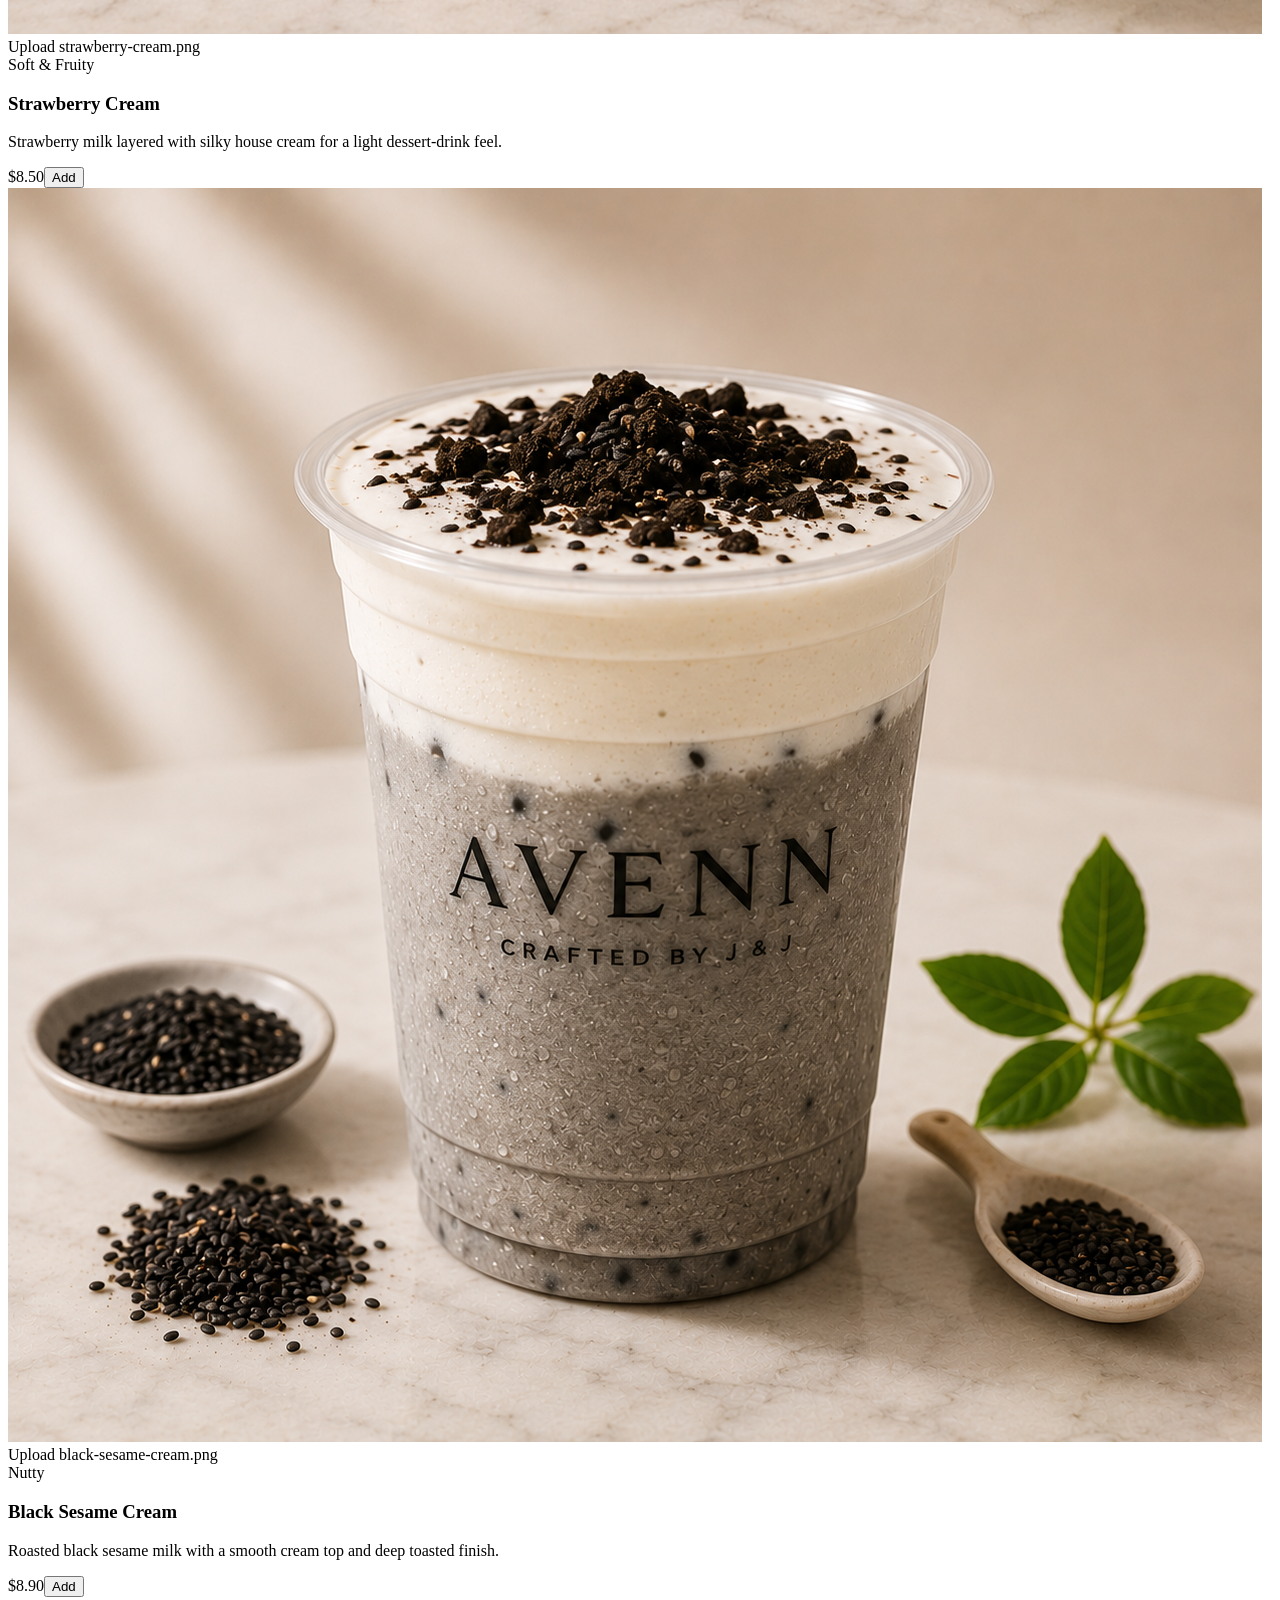
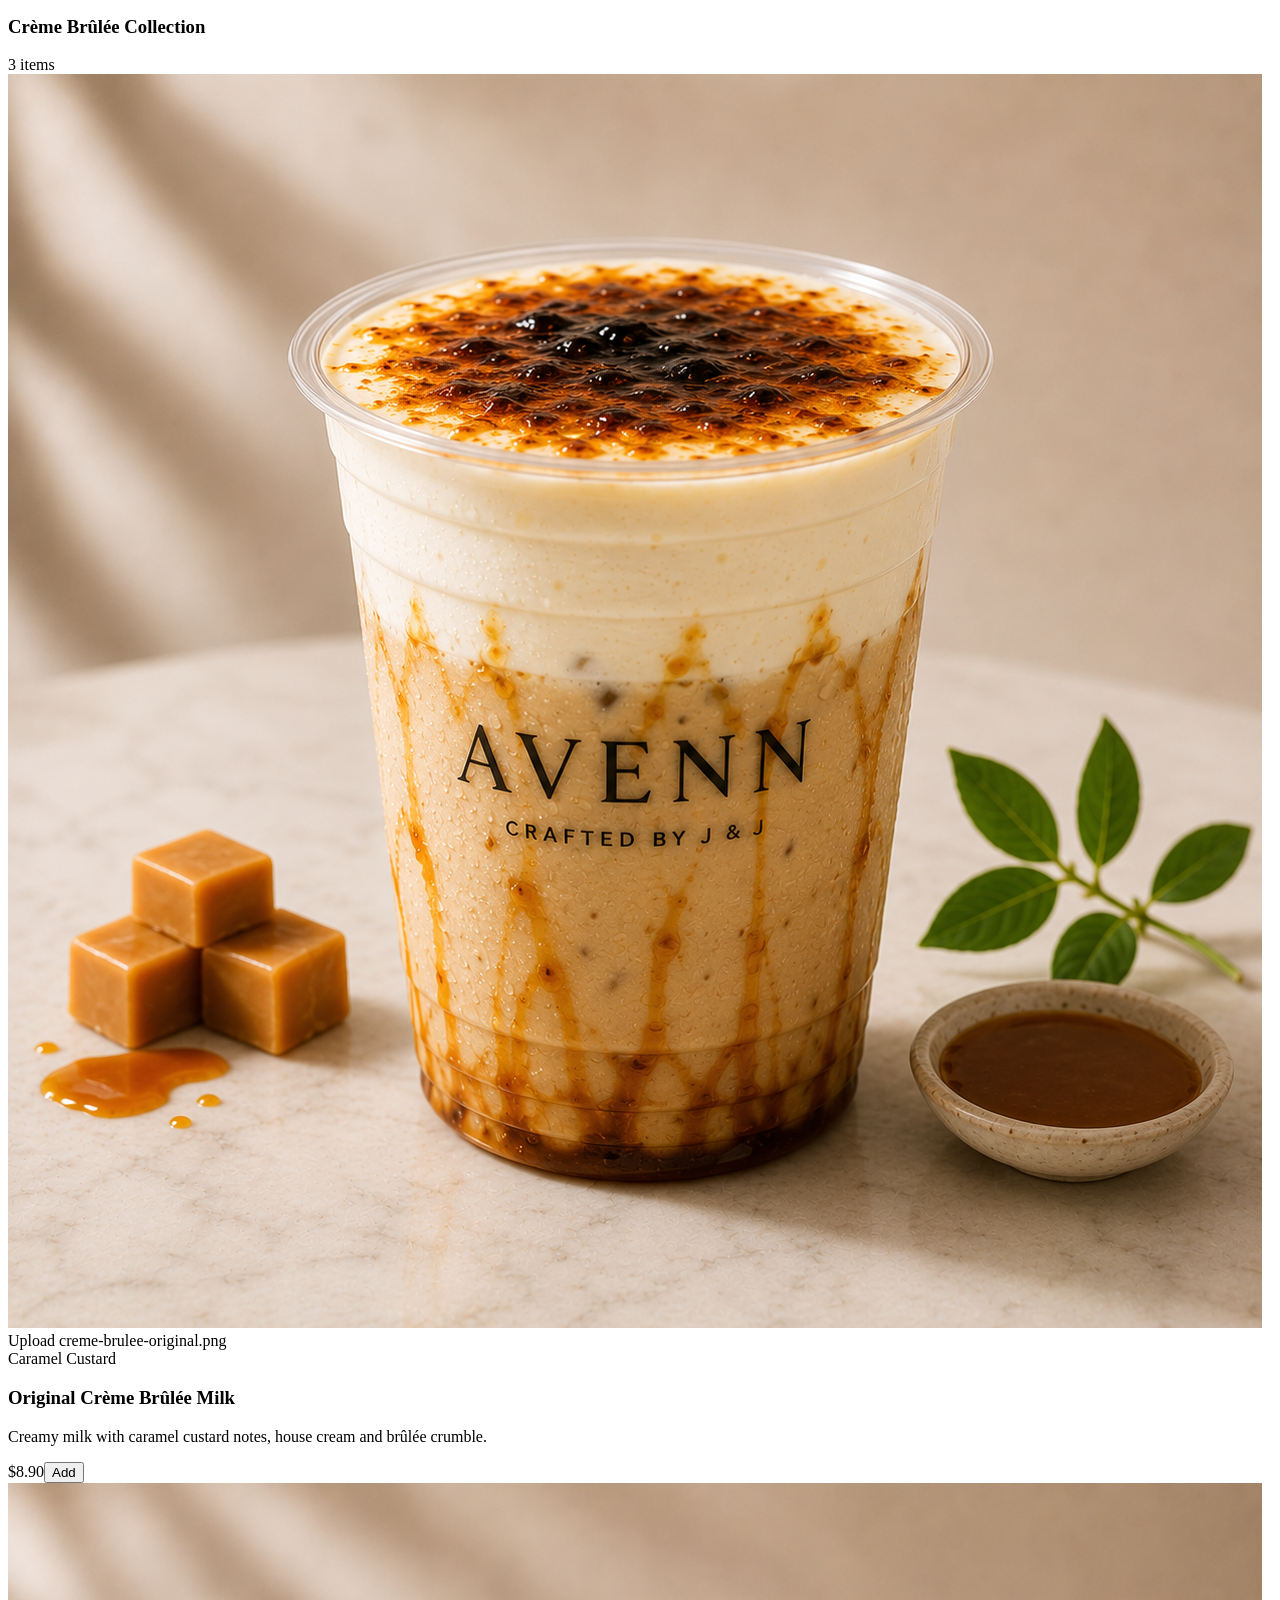
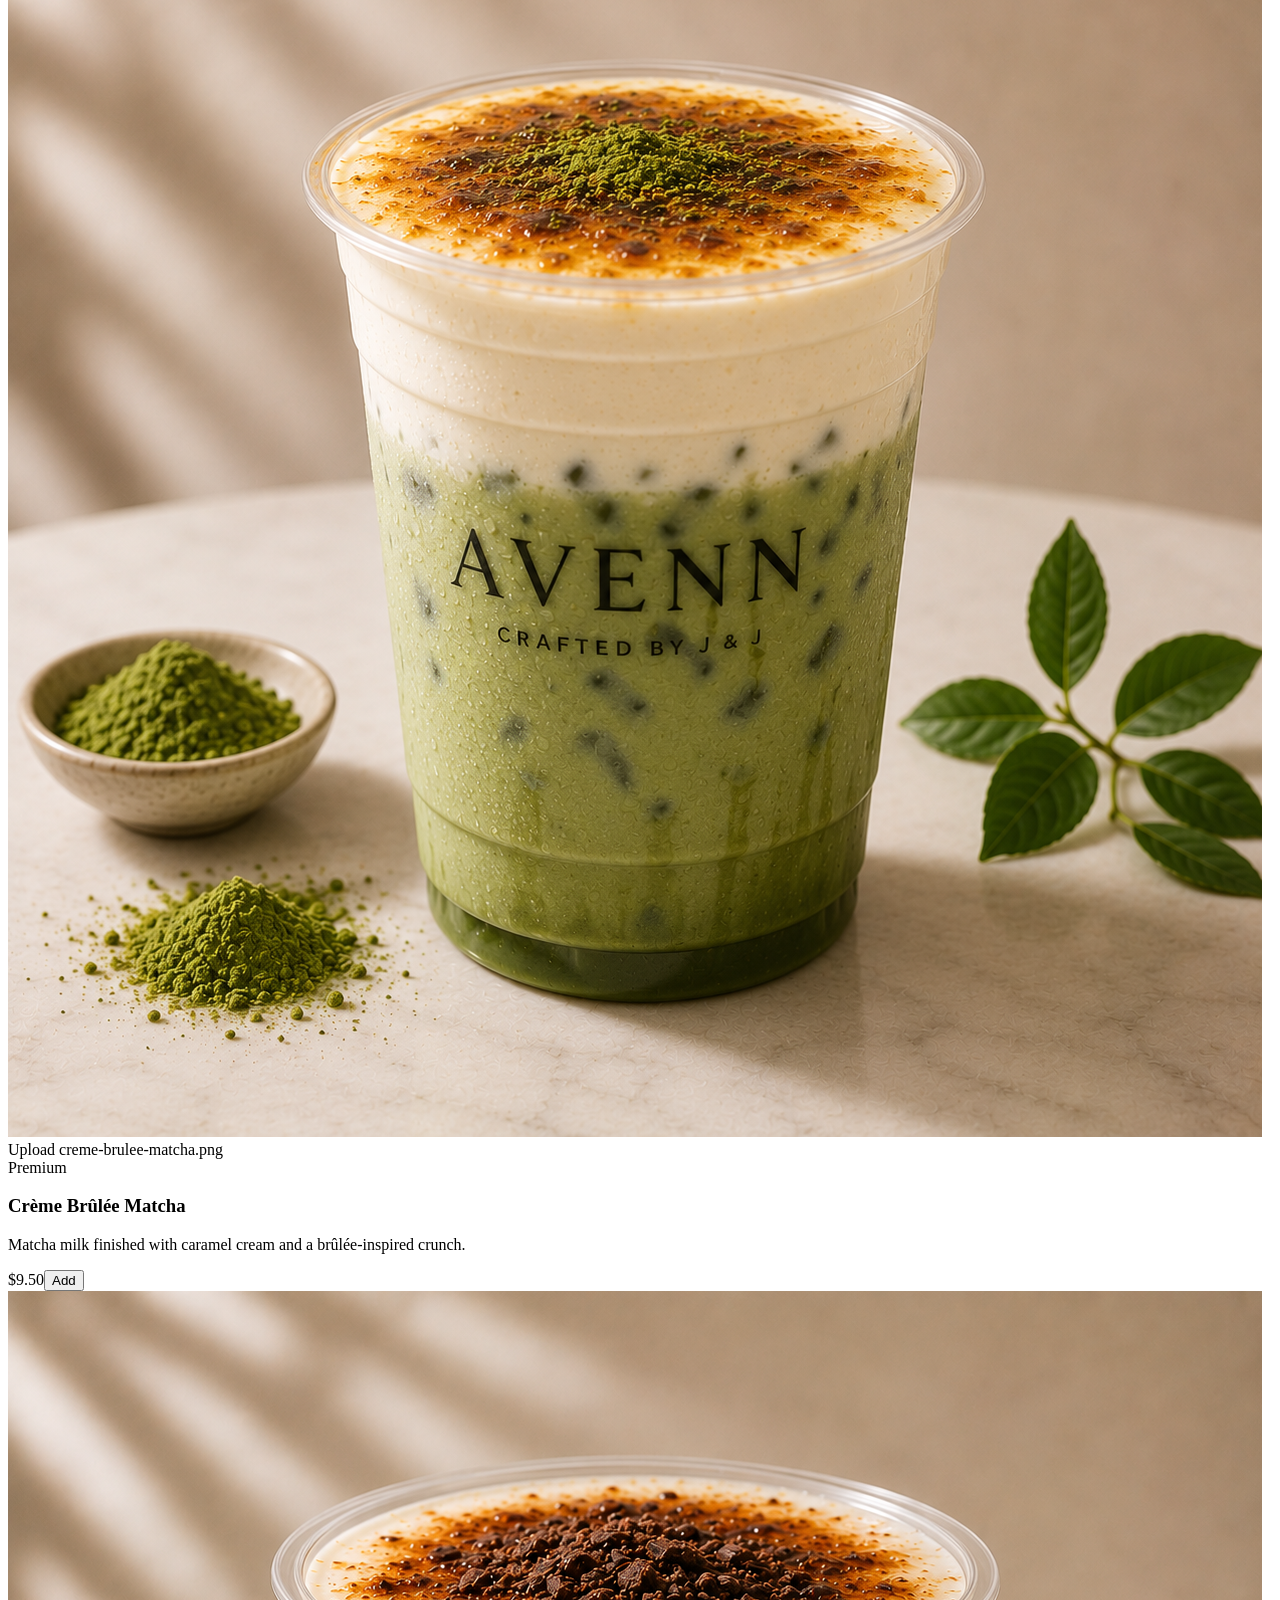
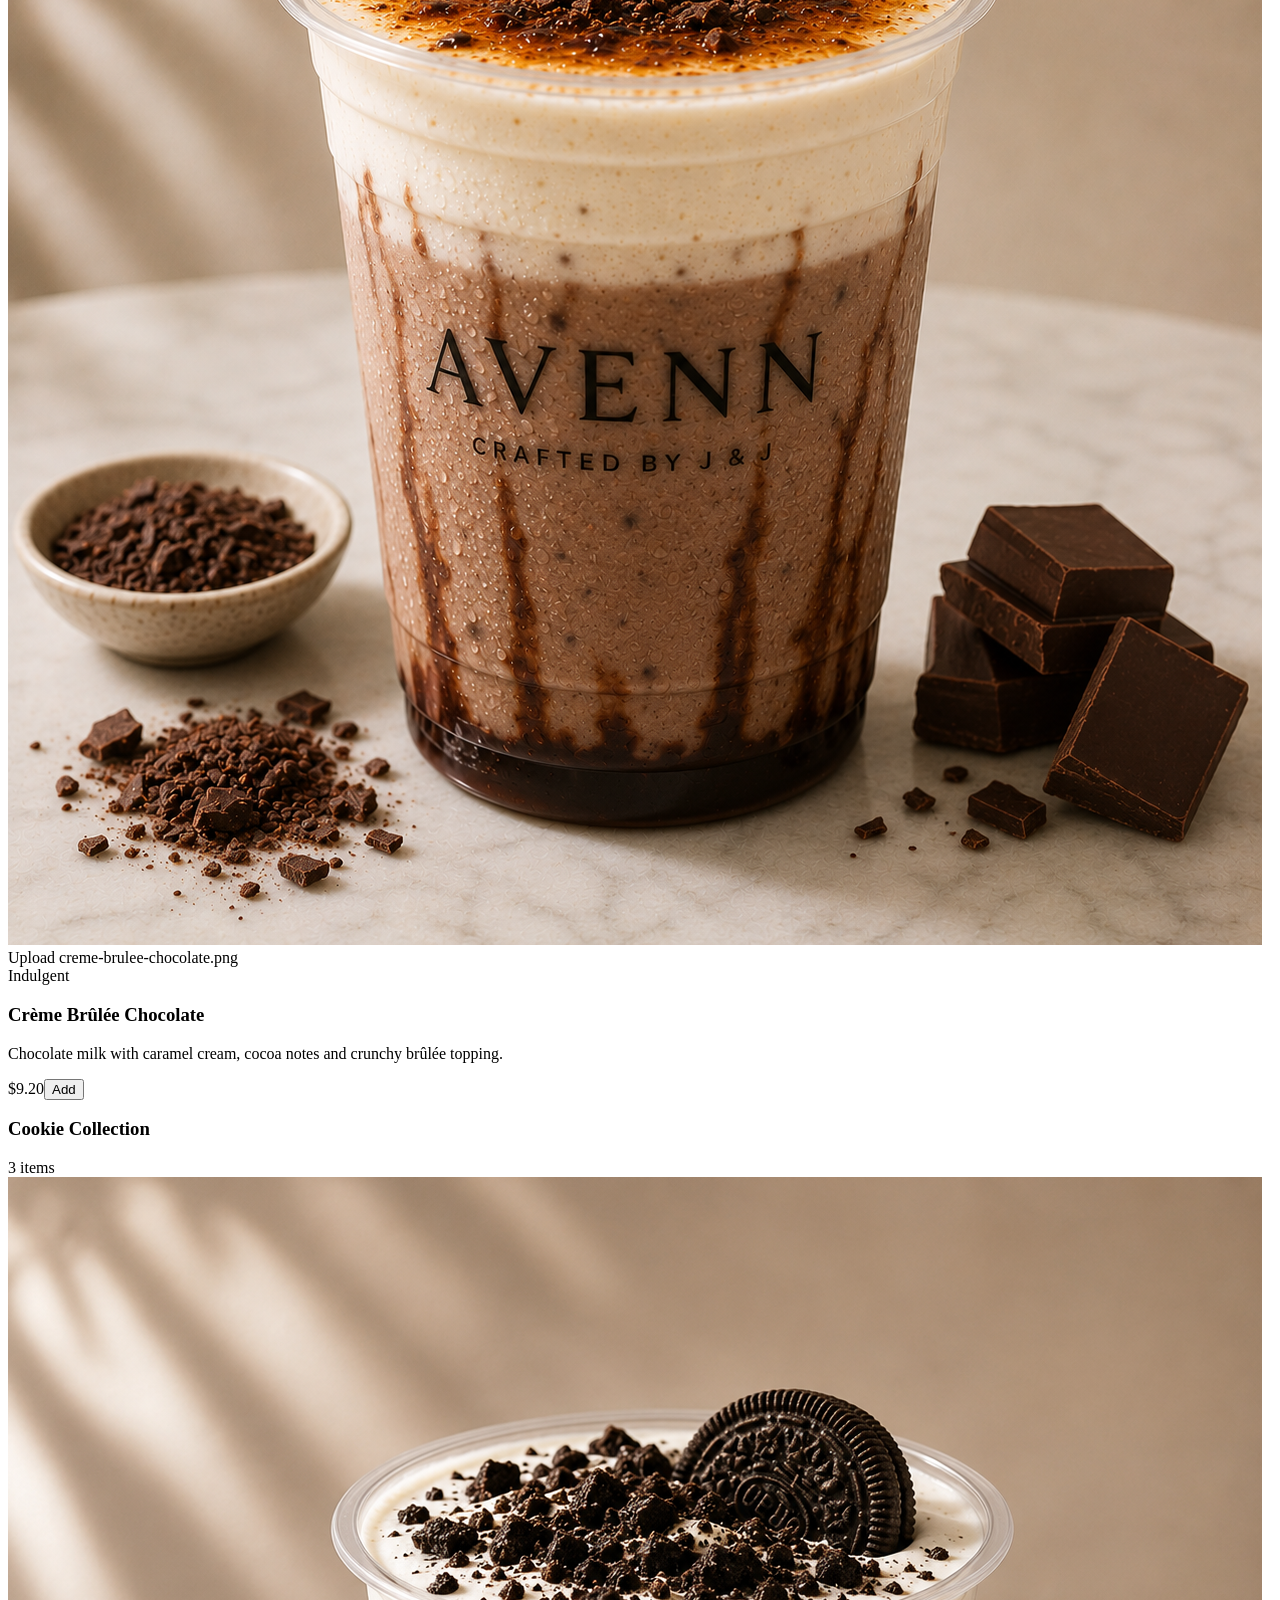
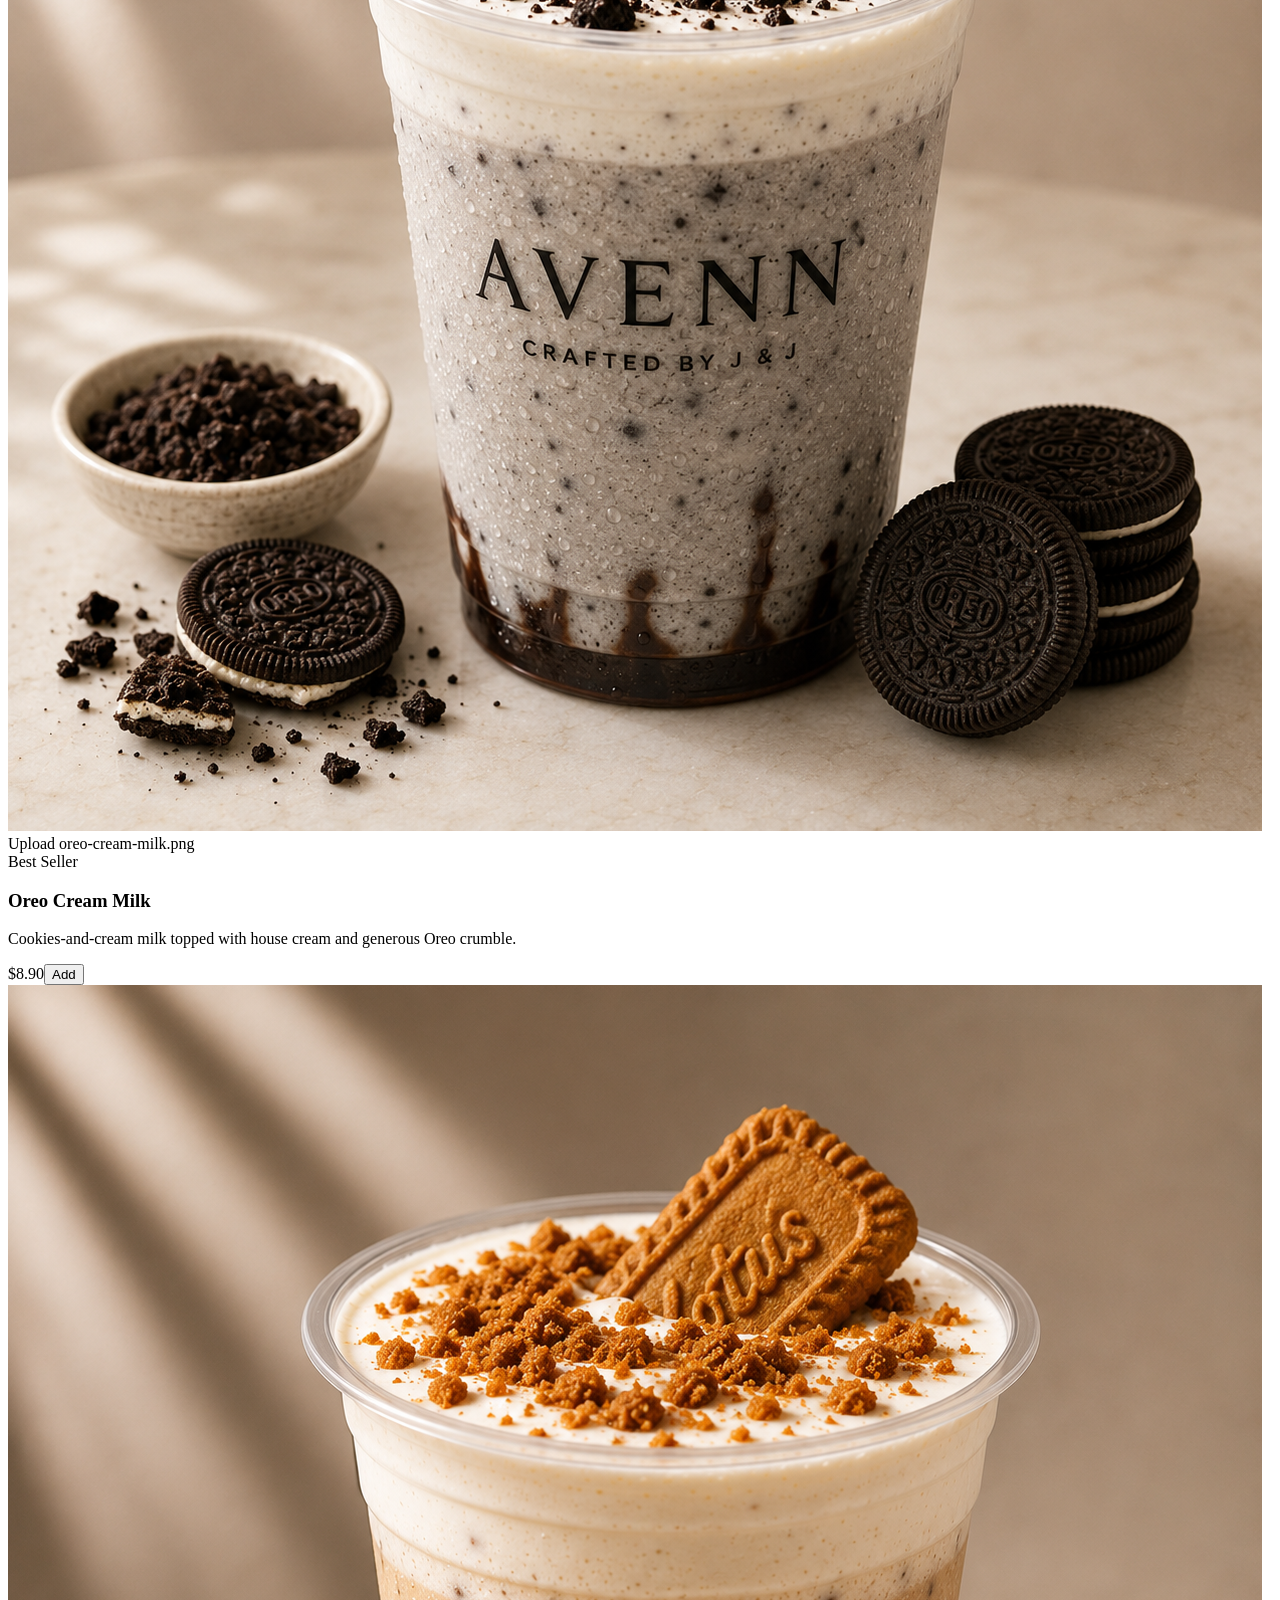
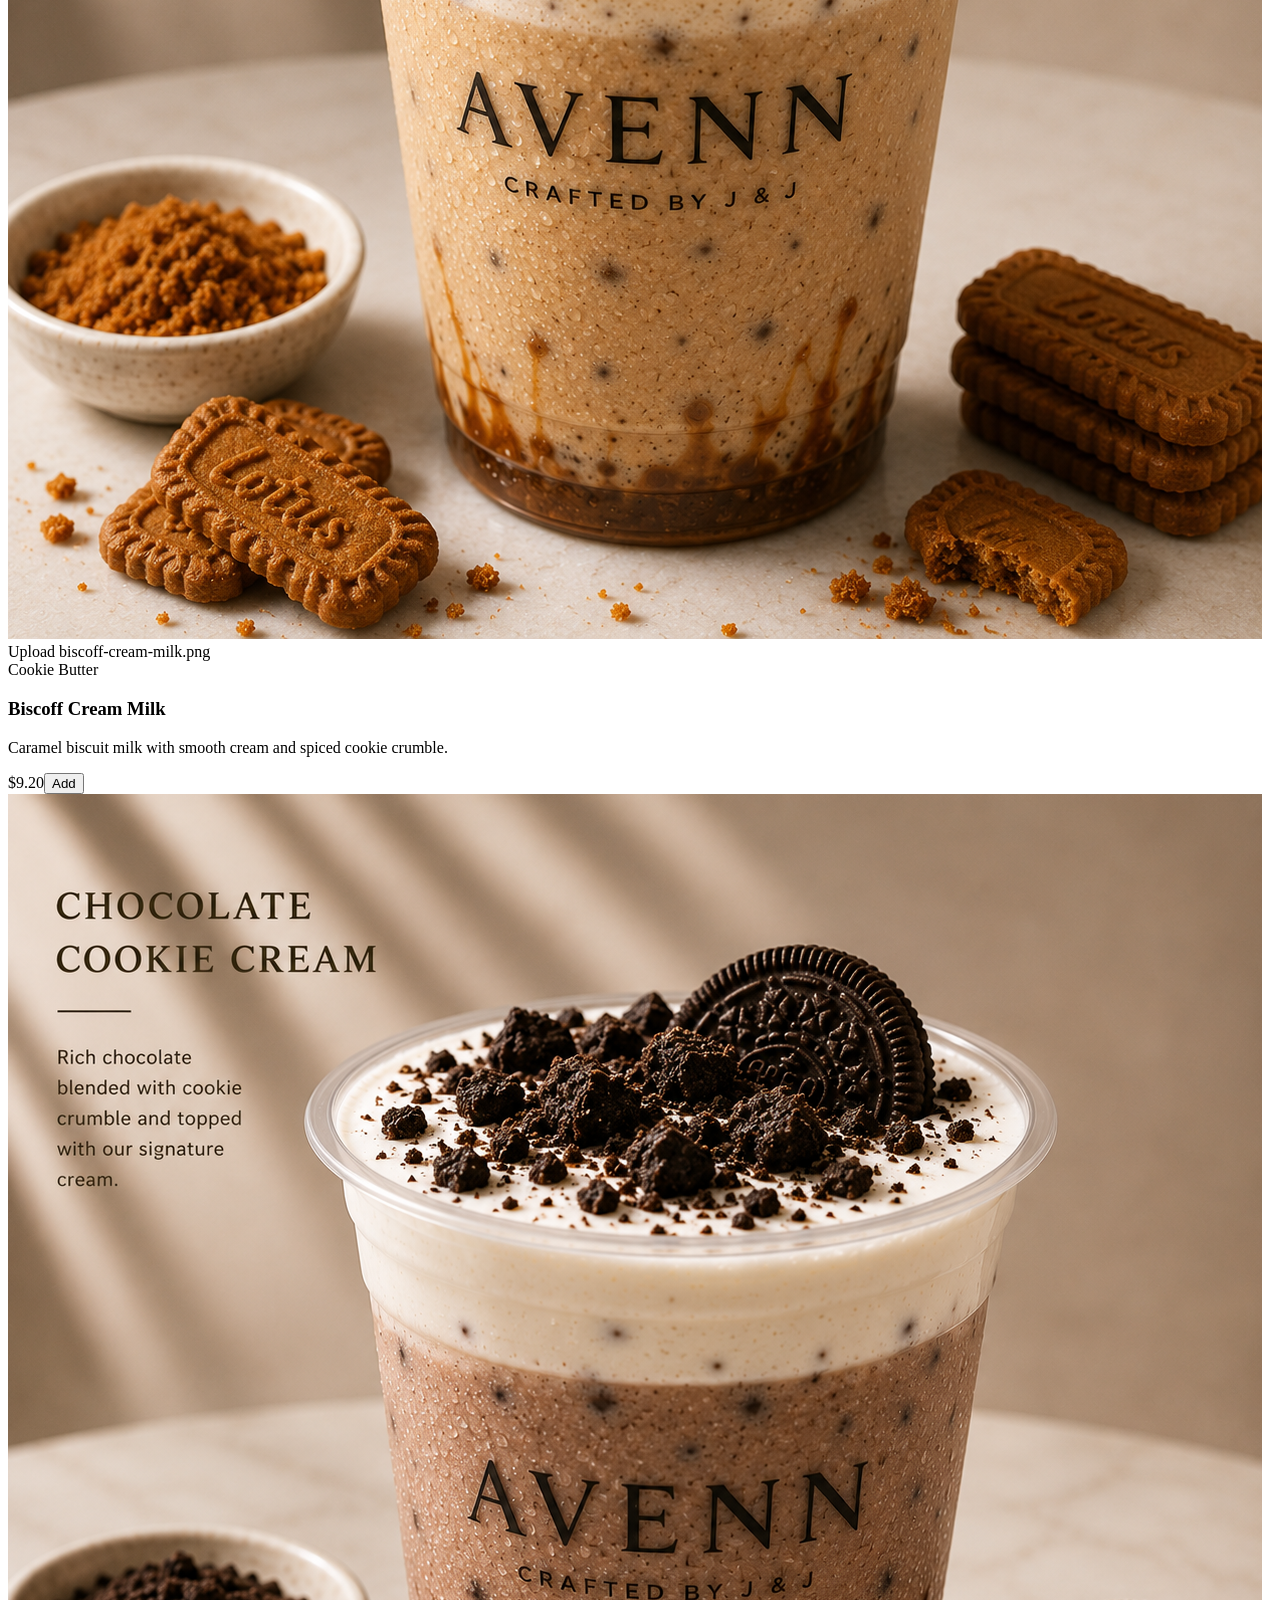
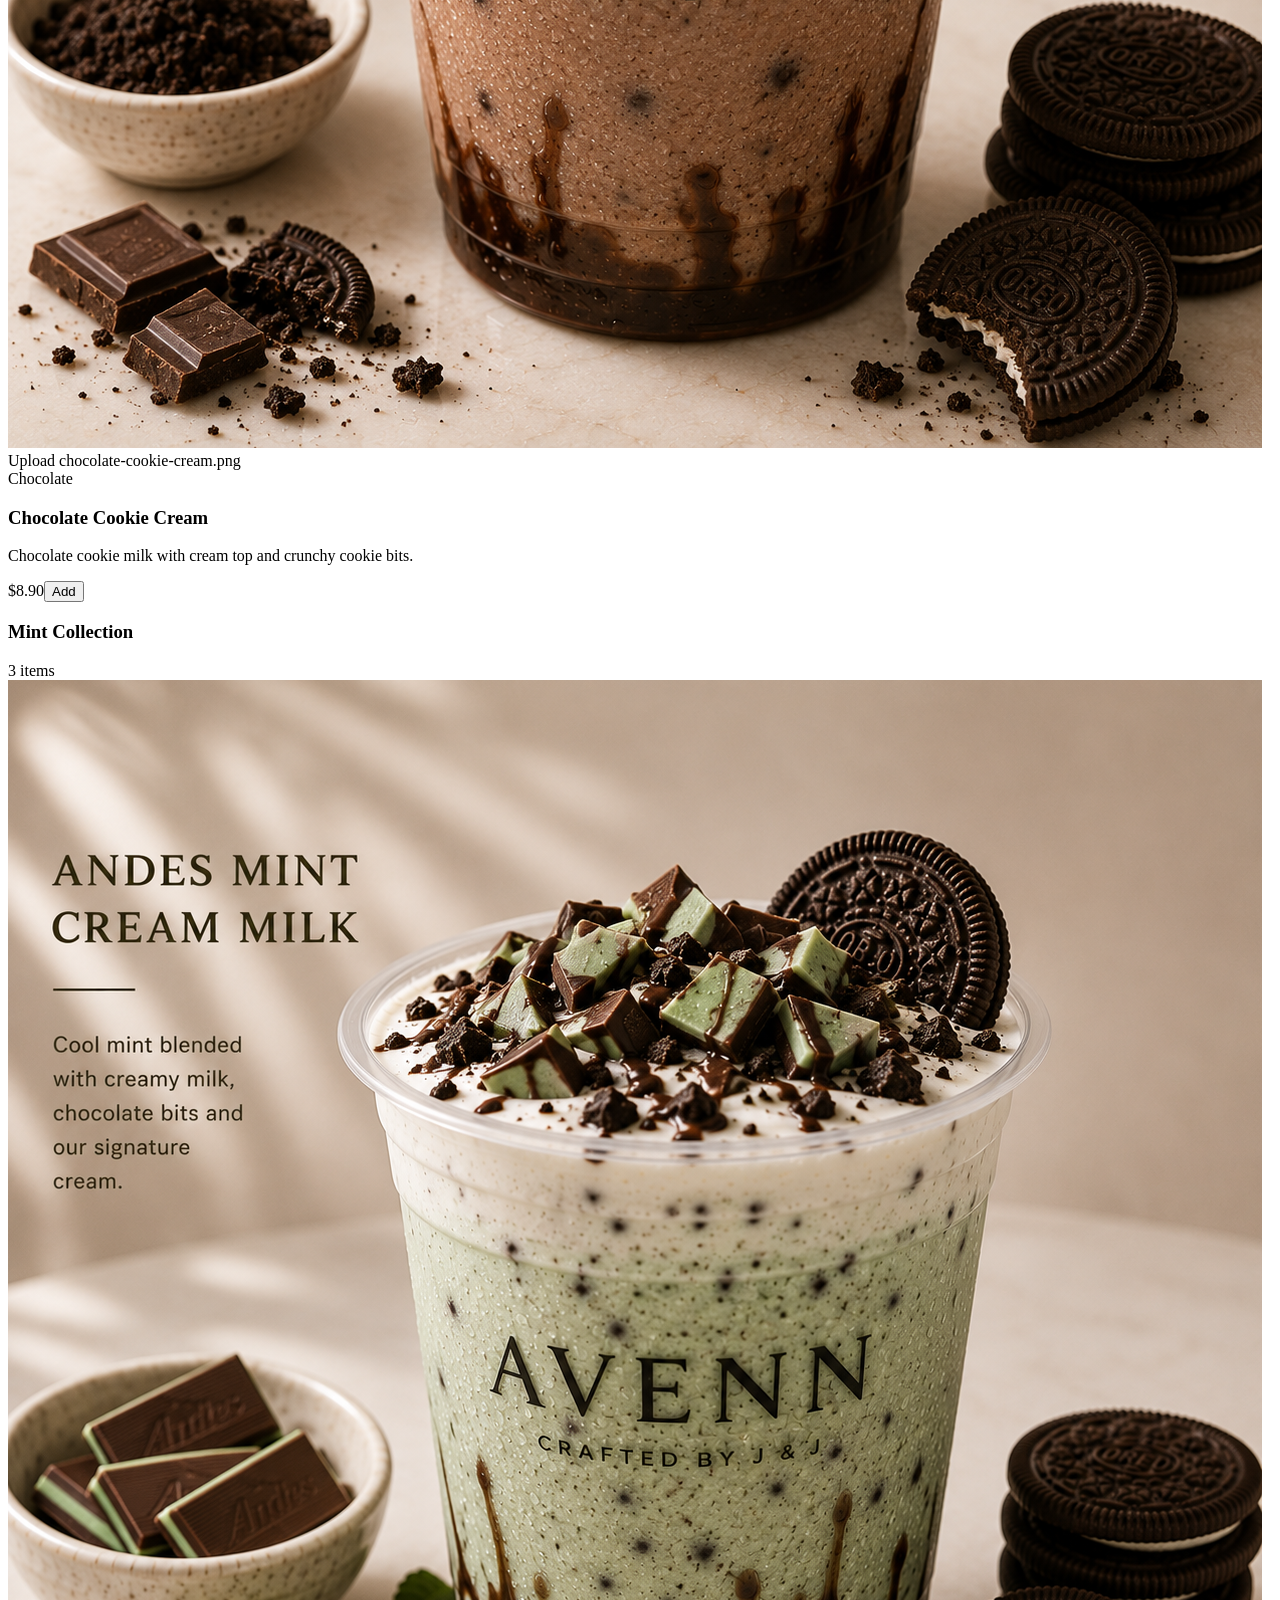
==== commit 8644d5df: "Replace rotating collage with single premium hero design" ====
--- a/public/index.html
+++ b/public/index.html
@@ -10,7 +10,7 @@
   >
   <link rel="preconnect" href="https://fonts.googleapis.com">
   <link rel="preconnect" href="https://fonts.gstatic.com" crossorigin>
-  <link href="https://fonts.googleapis.com/css2?family=Inter:wght@400;500;600;700;800&family=Cormorant+Garamond:wght@500;600;700&family=Instrument+Serif:ital@0;1&display=swap" rel="stylesheet">
+  <link href="https://fonts.googleapis.com/css2?family=Inter:wght@300;400;500;600;700;800&family=Cormorant+Garamond:wght@500;600;700&display=swap" rel="stylesheet">
   <link rel="stylesheet" href="styles.css" />
   <link rel="stylesheet" href="hero.css" />
 </head>
@@ -29,30 +29,23 @@
   </header>
 
   <main id="home">
-    <section class="hero section-pad">
+    <section class="hero hero-redesign section-pad">
       <div class="hero-copy">
         <p class="eyebrow">Crafted by J & J</p>
-        <h1>Layered <span class="hero-accent">cream</span> drinks, cheesecakes & little <span class="hero-accent">escapes.</span></h1>
-        <p class="hero-text">Premium cream drinks and handcrafted desserts, made fresh in small batches and delivered to your door.</p>
-        <div class="hero-actions">
-          <a class="btn primary" href="#menu">Explore the menu</a>
-          <a class="btn ghost" href="https://wa.me/6588928698" target="_blank" rel="noreferrer">WhatsApp us</a>
-        </div>
-        <div class="notes">
-          <span>Delivery only</span>
-          <span>Small-batch prep</span>
-          <span>PayNow only</span>
-        </div>
+        <div class="hero-ornament" aria-hidden="true"><span></span><i>✦</i><span></span></div>
+        <h1>
+          <span>Layered</span>
+          <span><em>cream</em> drinks,</span>
+          <span>cheesecakes <em>&amp;</em></span>
+          <span>little <em>escapes.</em></span>
+        </h1>
+        <div class="hero-divider" aria-hidden="true"></div>
+        <p class="hero-text">Delivery-first handcrafted drinks and desserts made with silky cream, bright fruit flavours and photo-ready layers.</p>
+        <a class="hero-menu-btn" href="#menu">Explore the menu <span>→</span></a>
       </div>
-      <div class="hero-card hero-gallery" aria-label="Featured AVENN products">
-        <img id="heroMainImage" class="hero-main" src="./products/hojicha-cream.png" alt="AVENN Hojicha Cream" />
-        <div class="hero-side">
-          <img id="heroSideImageA" src="./products/matcha-cream.png" alt="Matcha Cream" />
-          <img id="heroSideImageB" src="./products/strawberry-cream.png" alt="Strawberry Cream" />
-        </div>
-        <div class="hero-product-label"><span>Now featuring</span><strong id="heroProductName">Hojicha Cream</strong></div>
-        <div class="hero-badge">Crafted fresh<br><strong>delivery-first</strong></div>
-        <div class="hero-dots" id="heroDots" aria-label="Choose a featured product"></div>
+
+      <div class="hero-single-product">
+        <img src="./products/hojicha-cream.png" alt="AVENN Hojicha Cream" />
       </div>
     </section>
 
@@ -111,6 +104,5 @@
   <div class="mobile-cart" id="mobileCart"><div class="mobile-cart-panel"><div class="cart-head"><div><p class="eyebrow">Your order</p><h3>Cart</h3></div><button class="clear" id="closeCartMobile">Close</button></div><div id="cartItemsMobile" class="cart-items empty">Your cart is empty.</div><div class="totals"><div><span>Subtotal</span><strong id="subtotalMobile">$0.00</strong></div><div><span>Delivery</span><strong>$5.00</strong></div><div class="grand"><span>Total</span><strong id="totalMobile">$0.00</strong></div></div><a class="btn primary full" href="#checkout" id="checkoutMobile">Checkout</a></div></div>
   <a class="whatsapp" href="https://wa.me/6588928698" target="_blank" rel="noreferrer">WhatsApp</a>
   <script src="script.js"></script>
-  <script src="hero.js"></script>
 </body>
 </html>
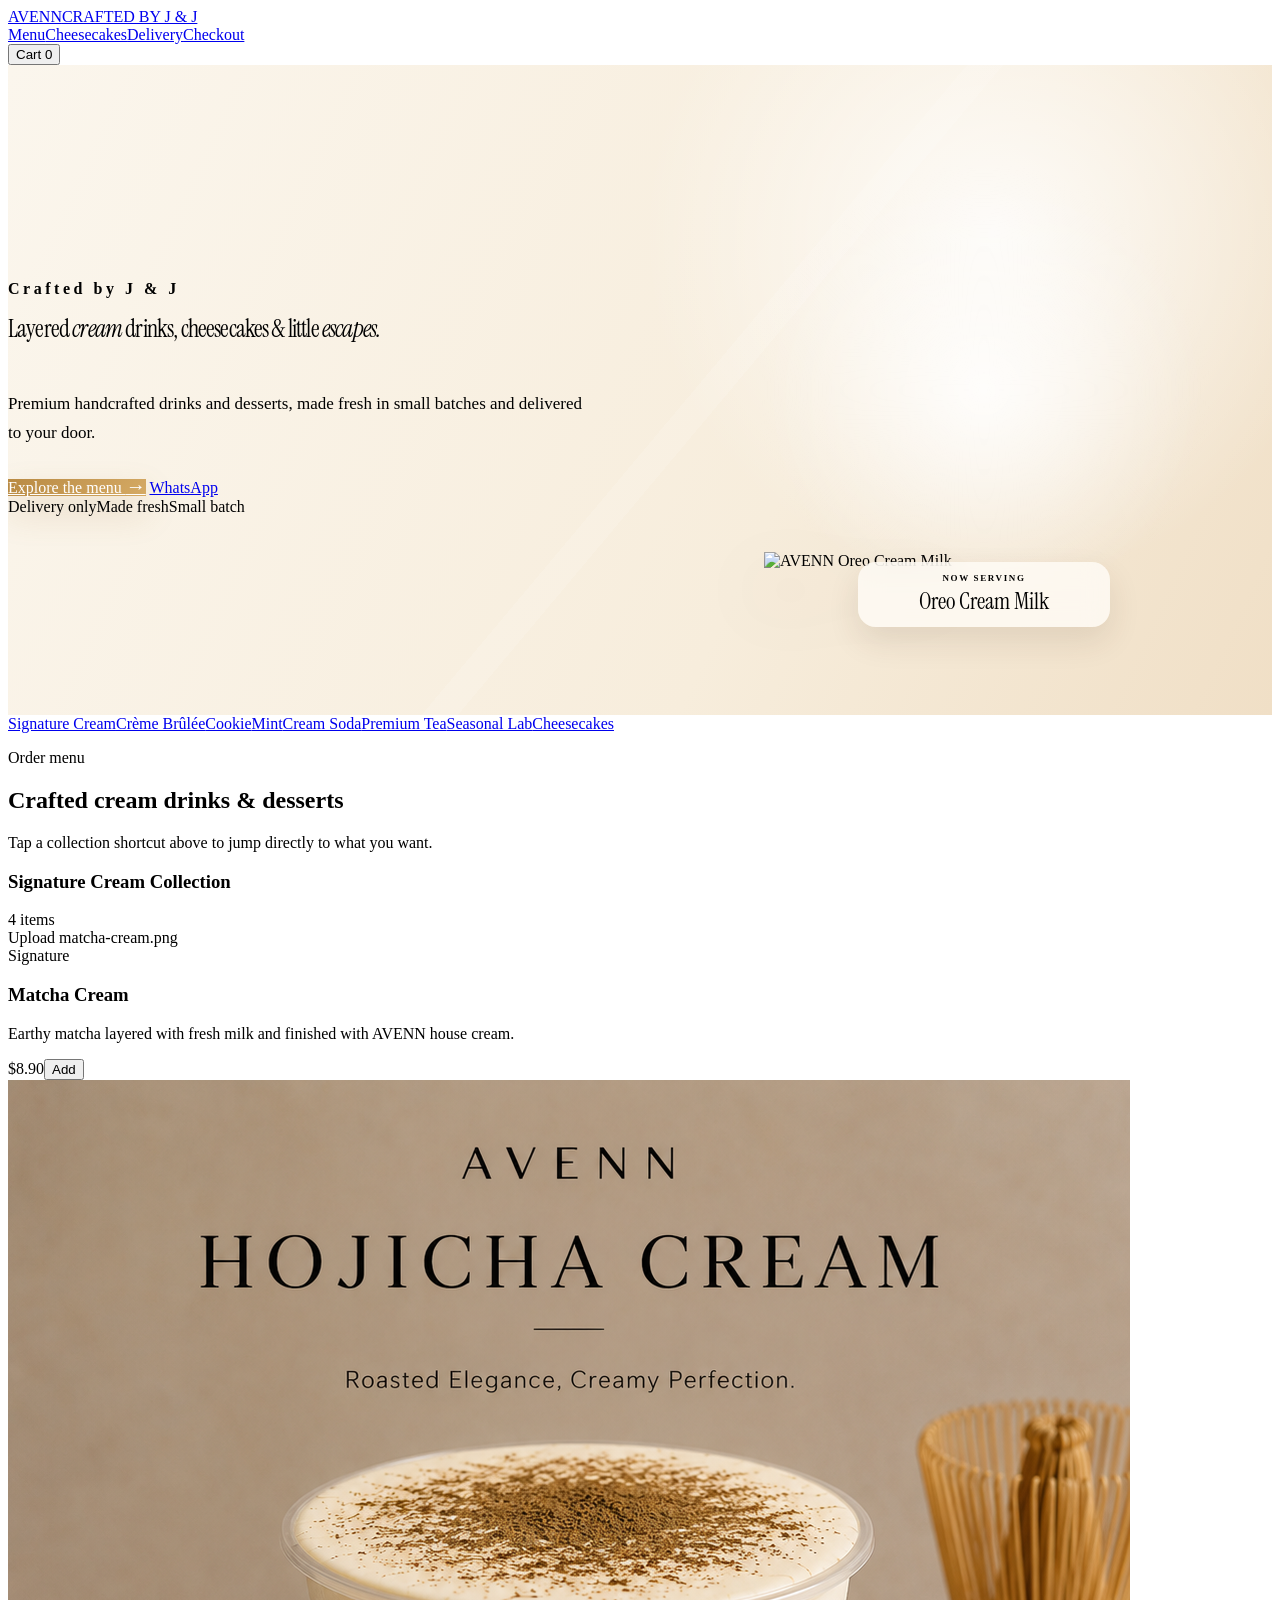
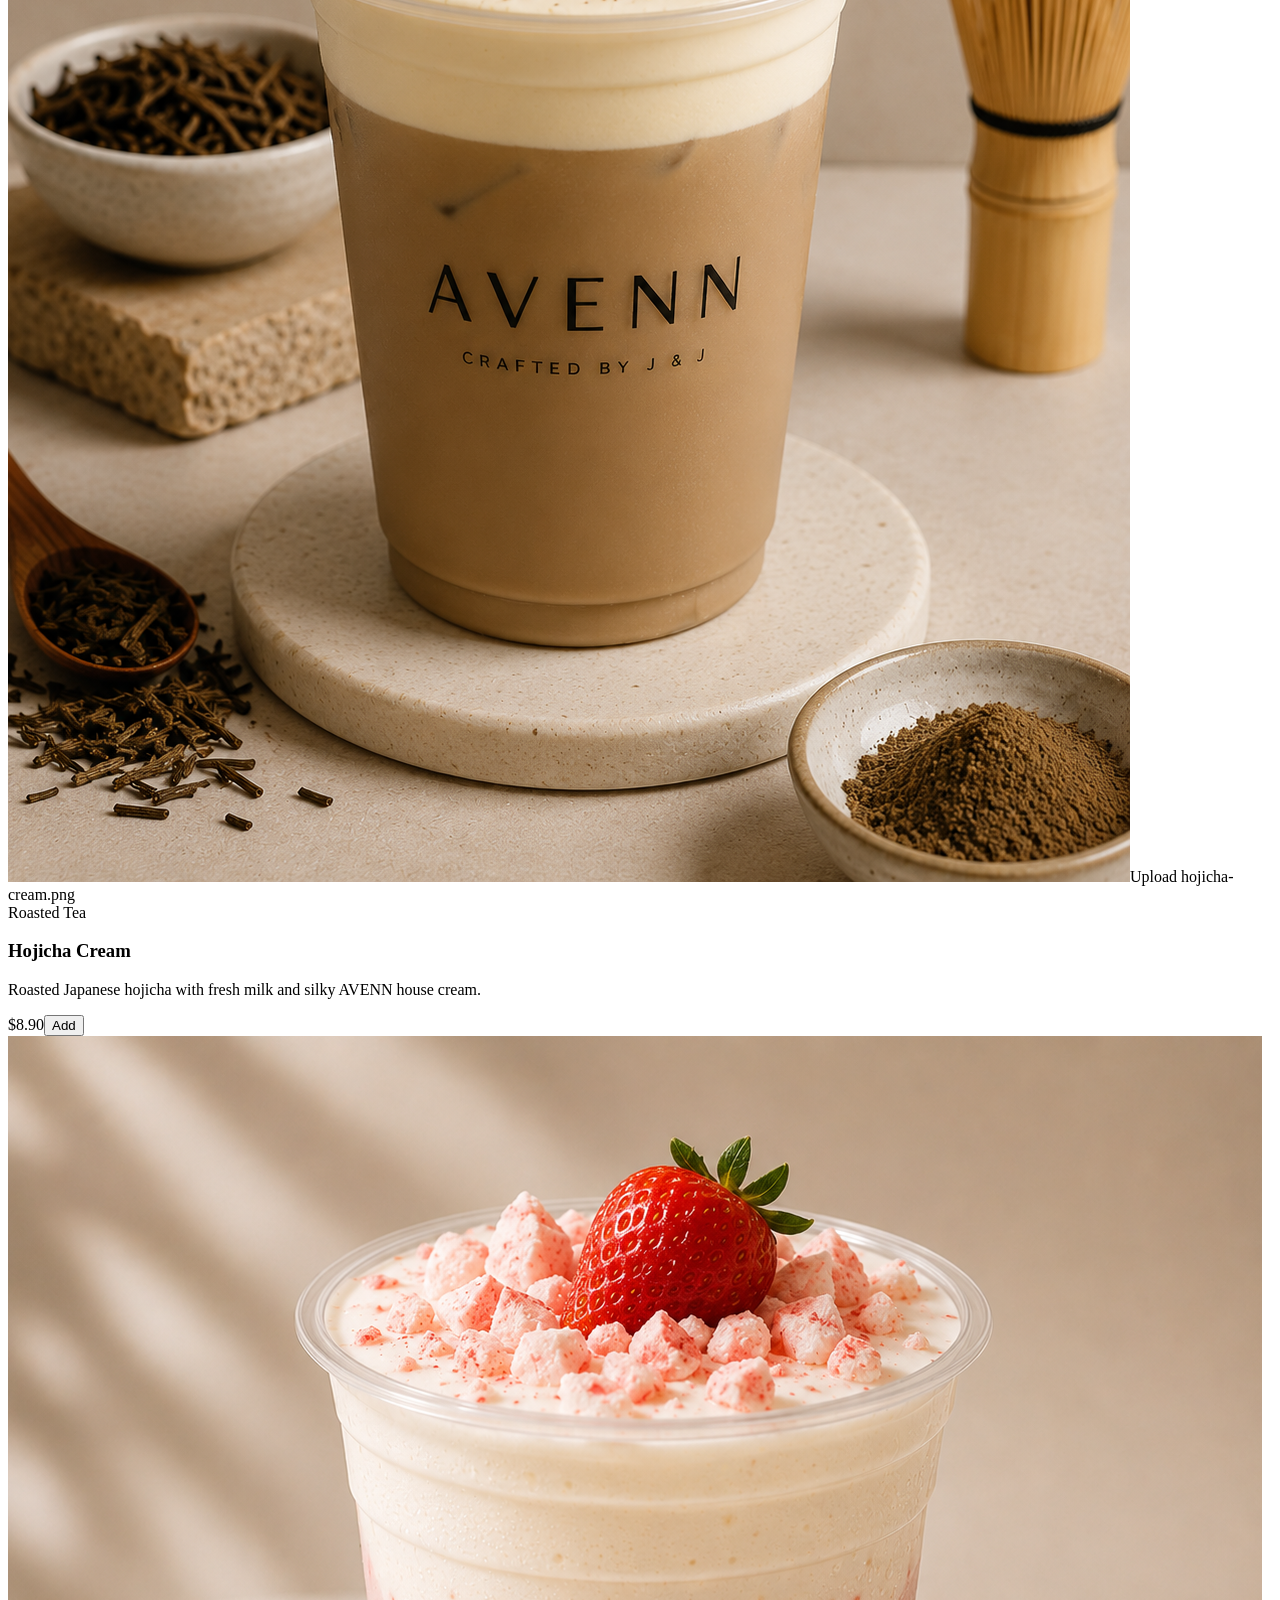
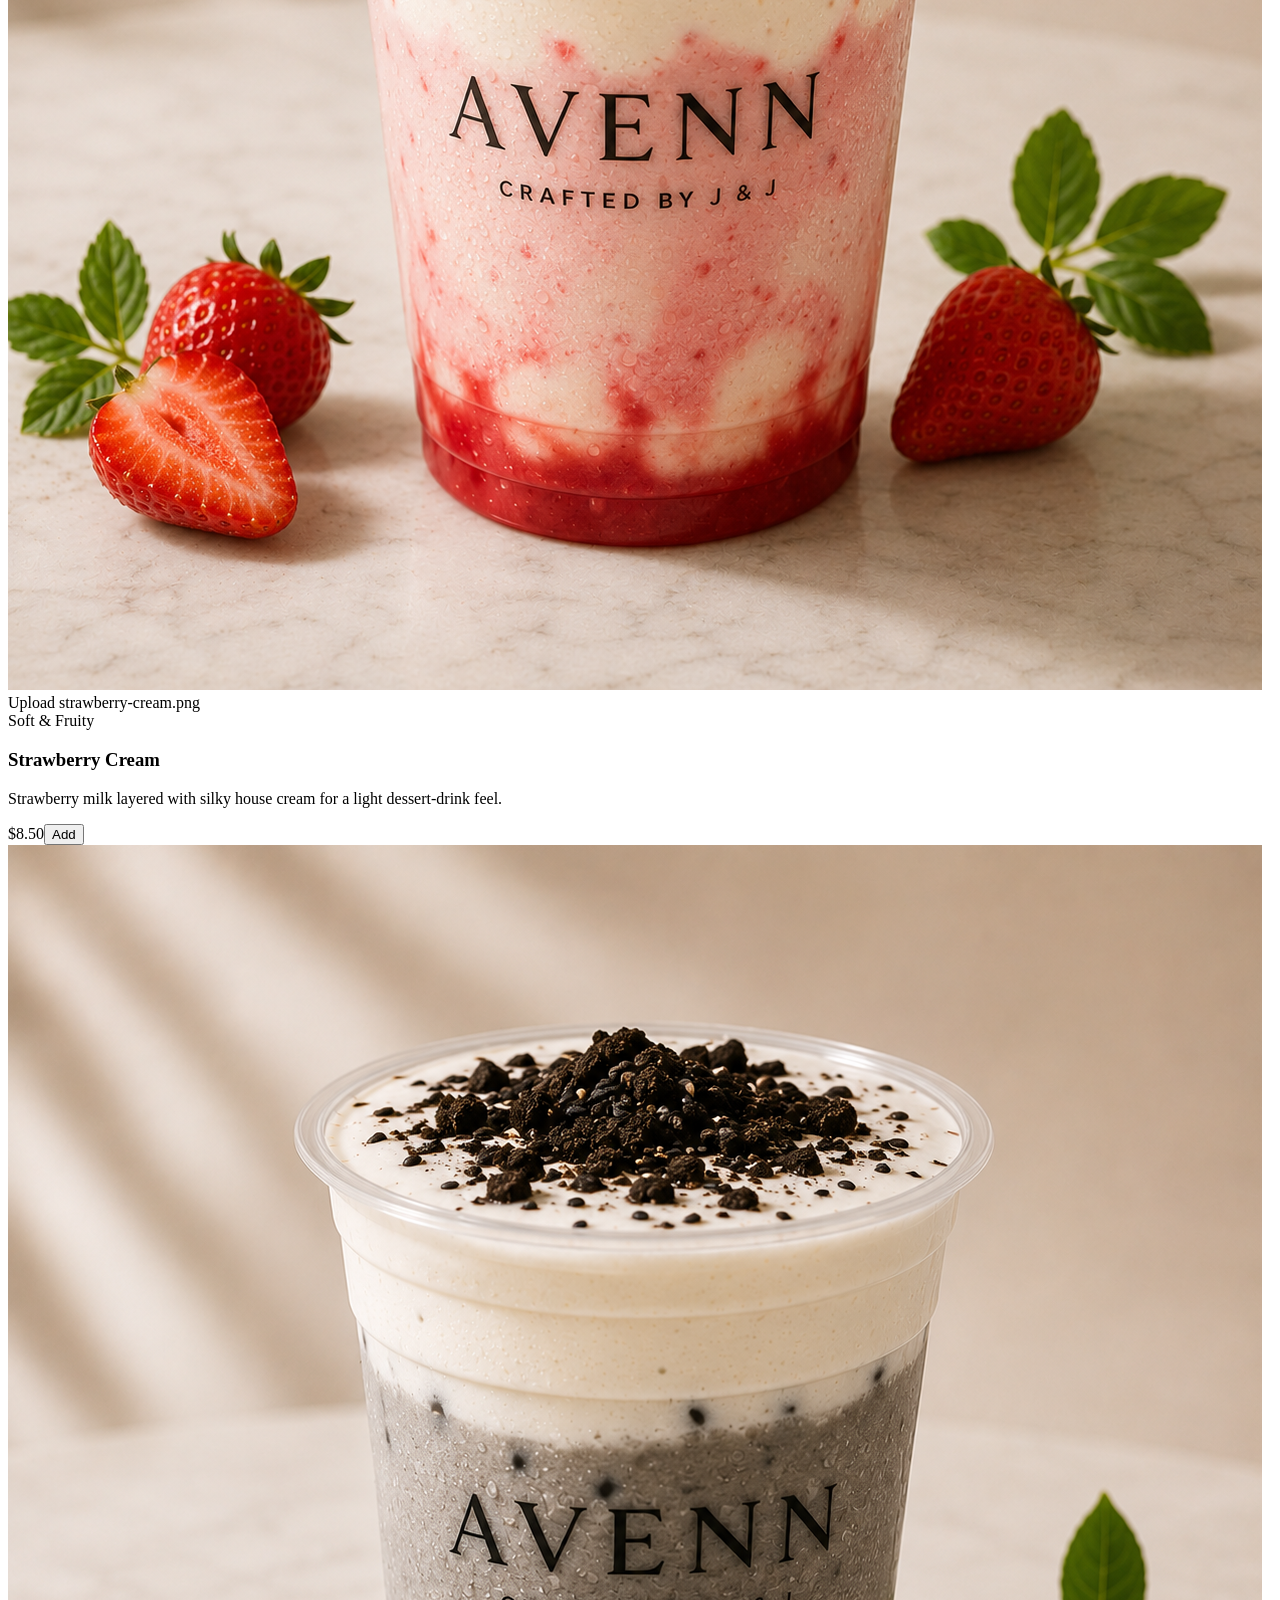
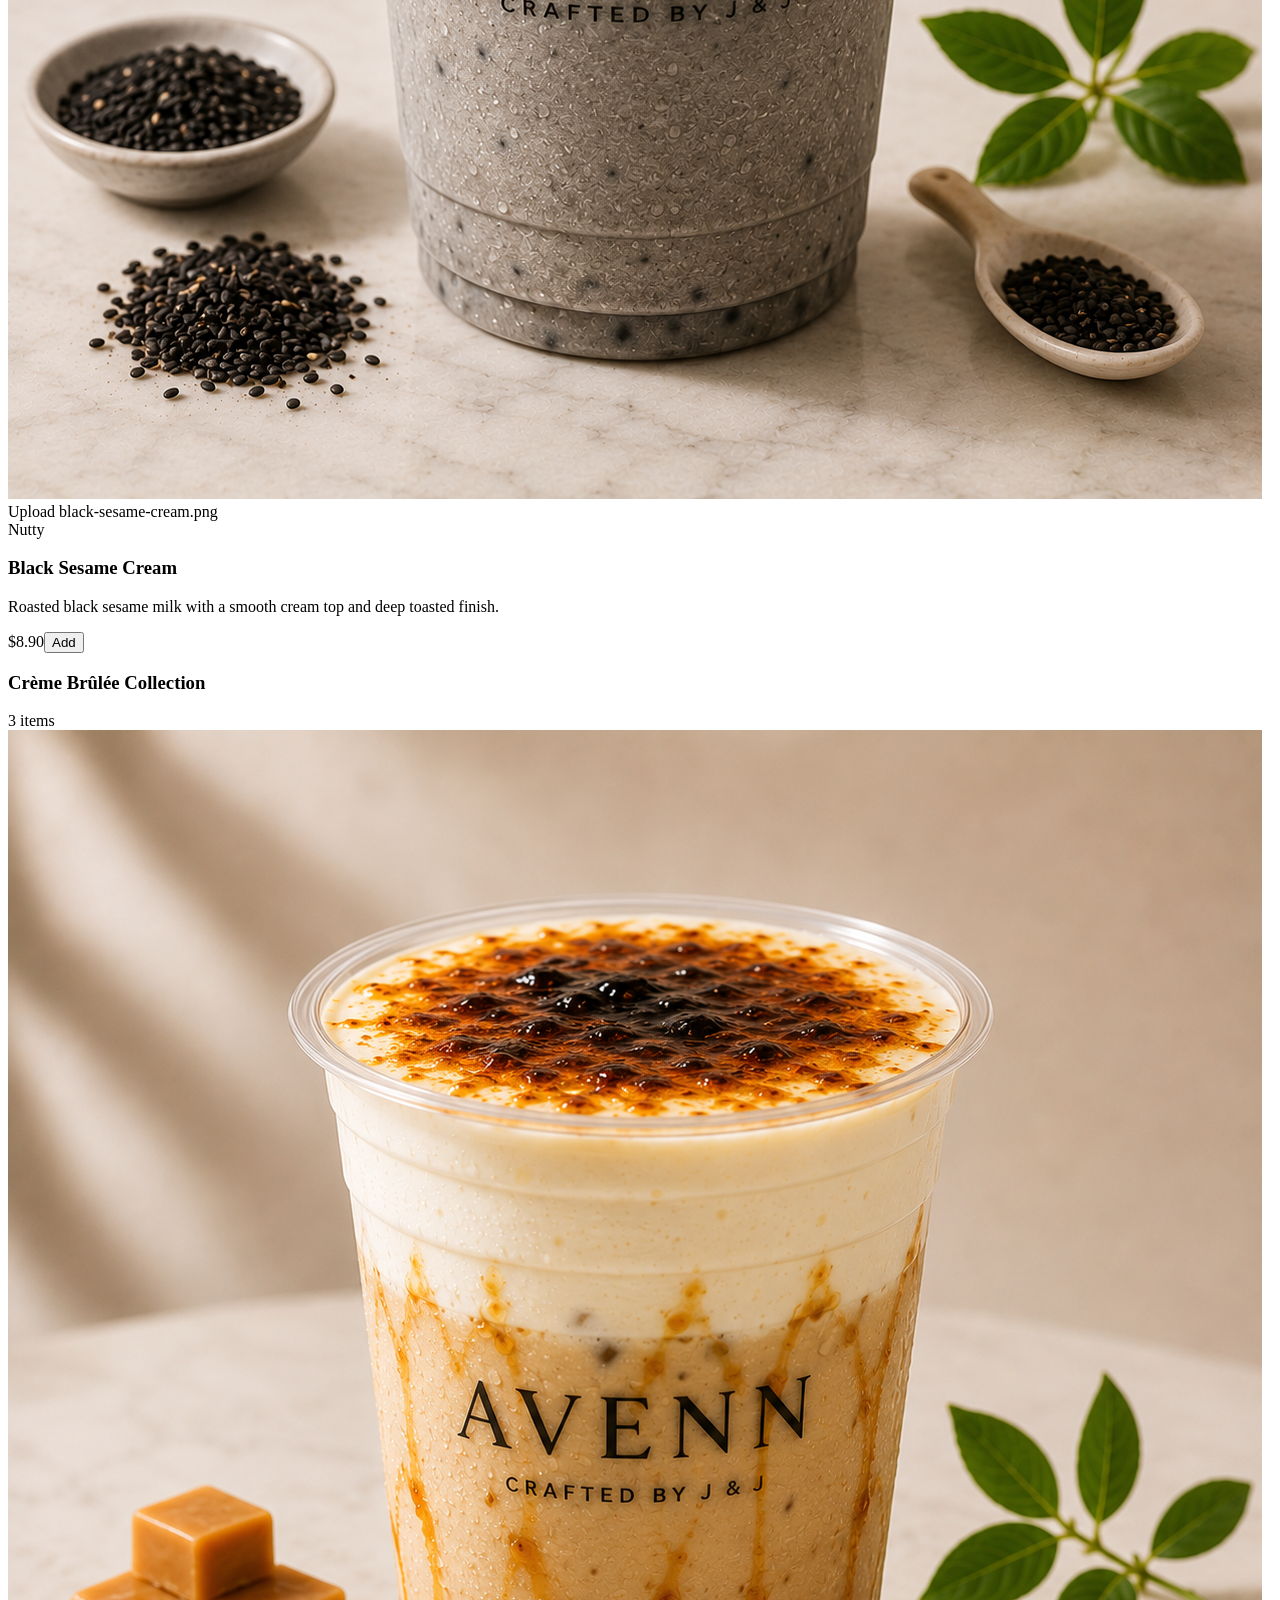
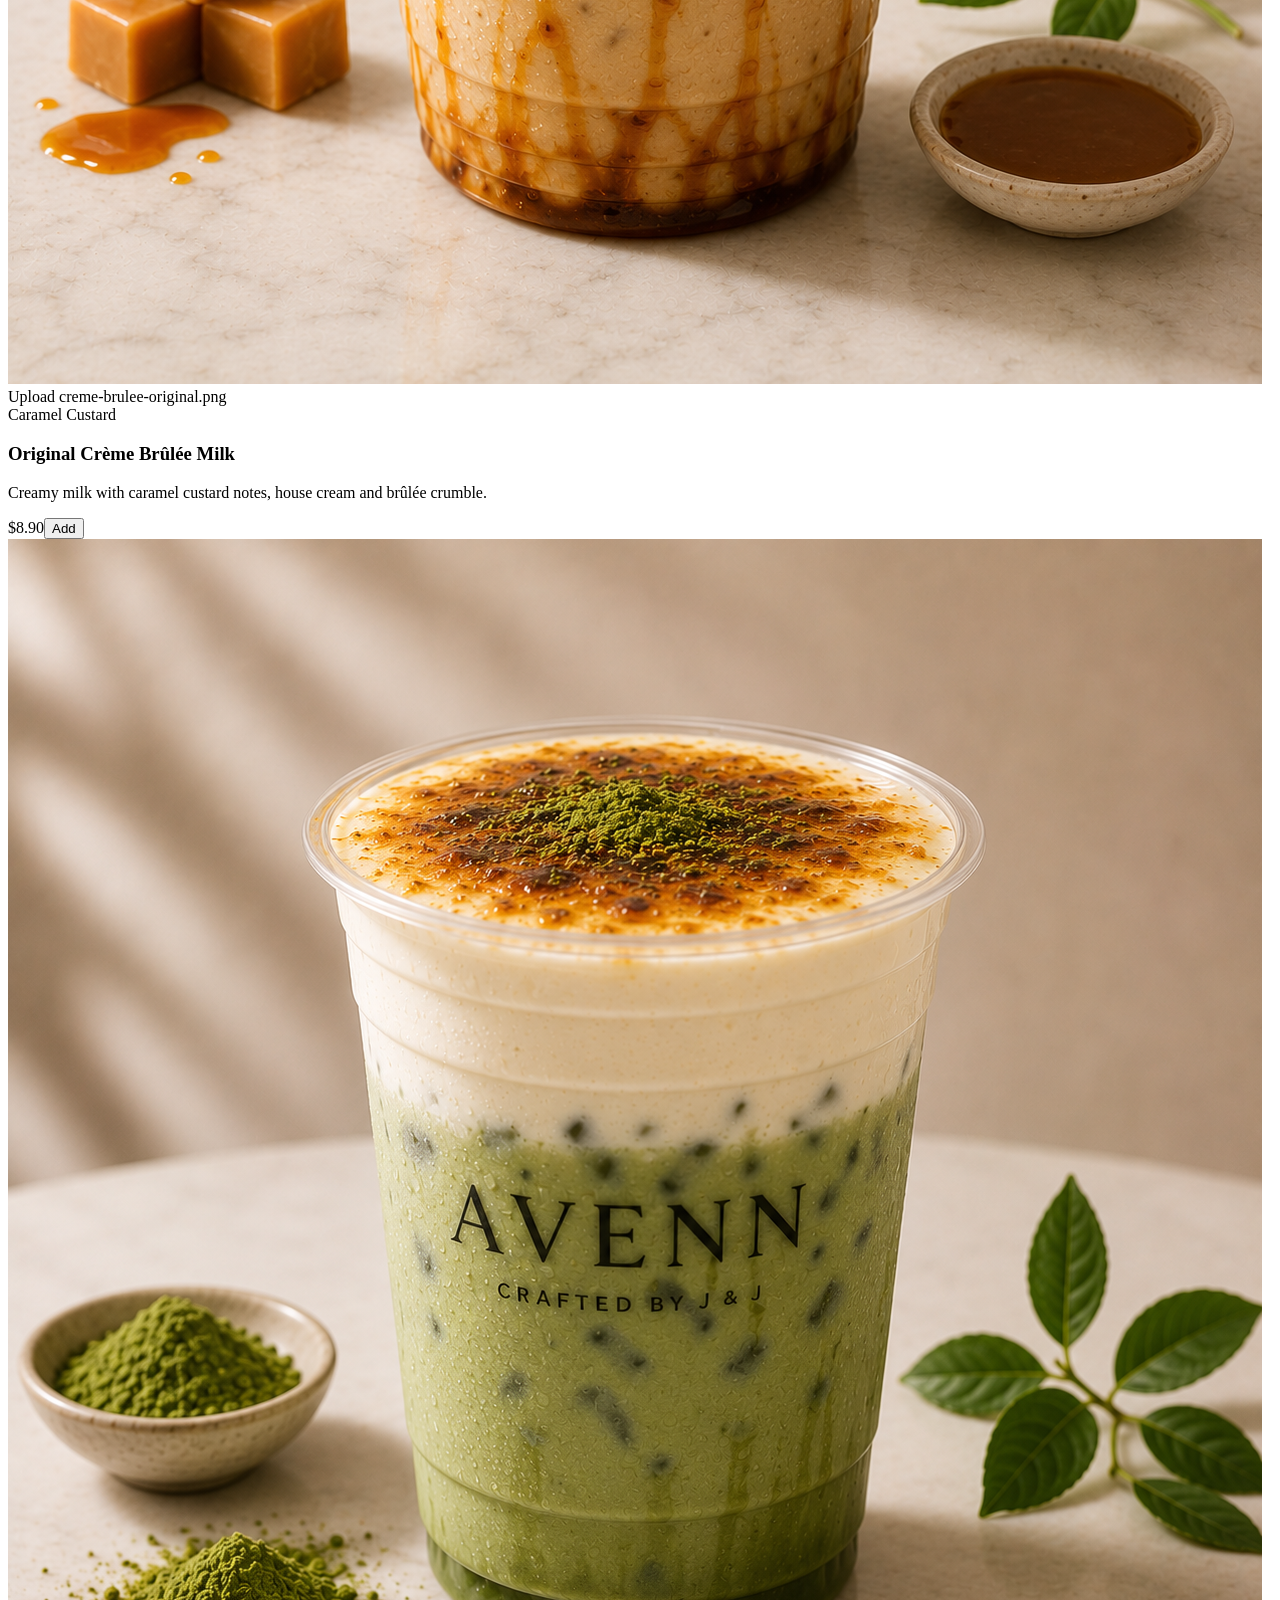
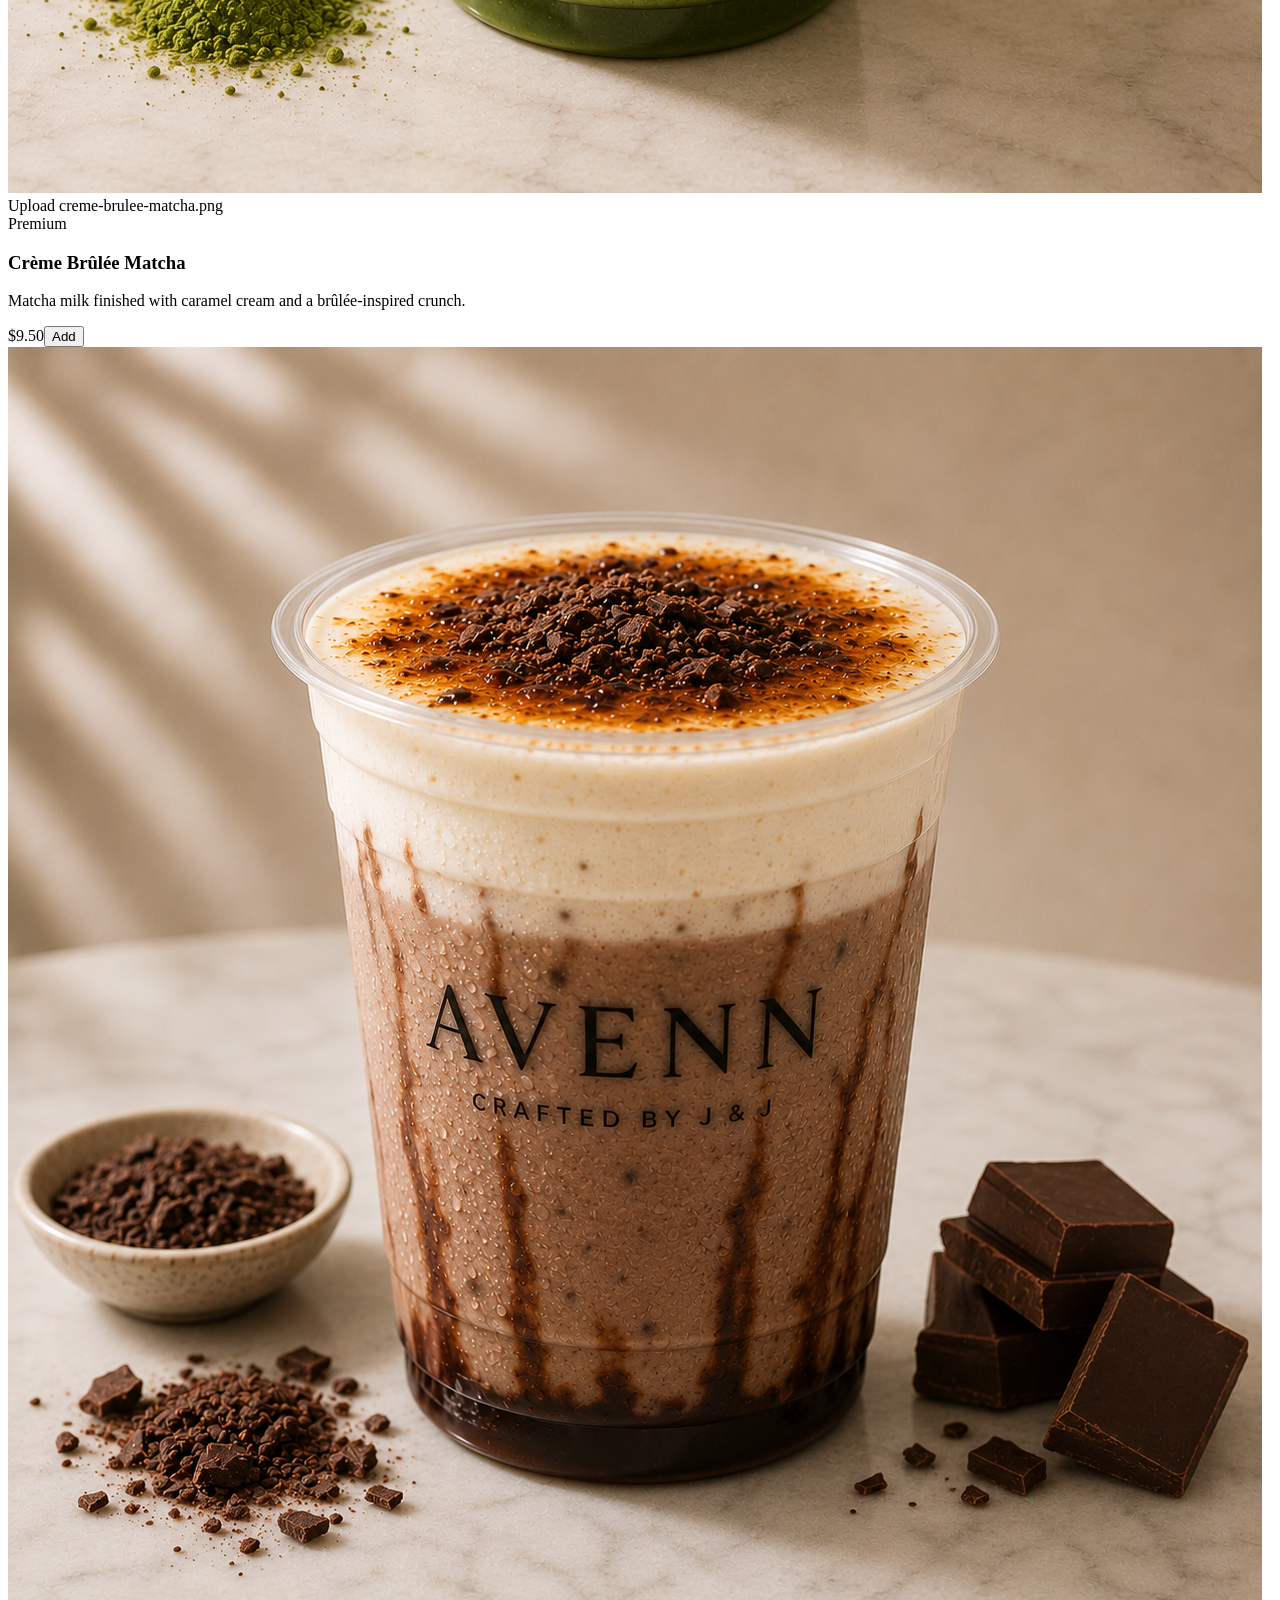
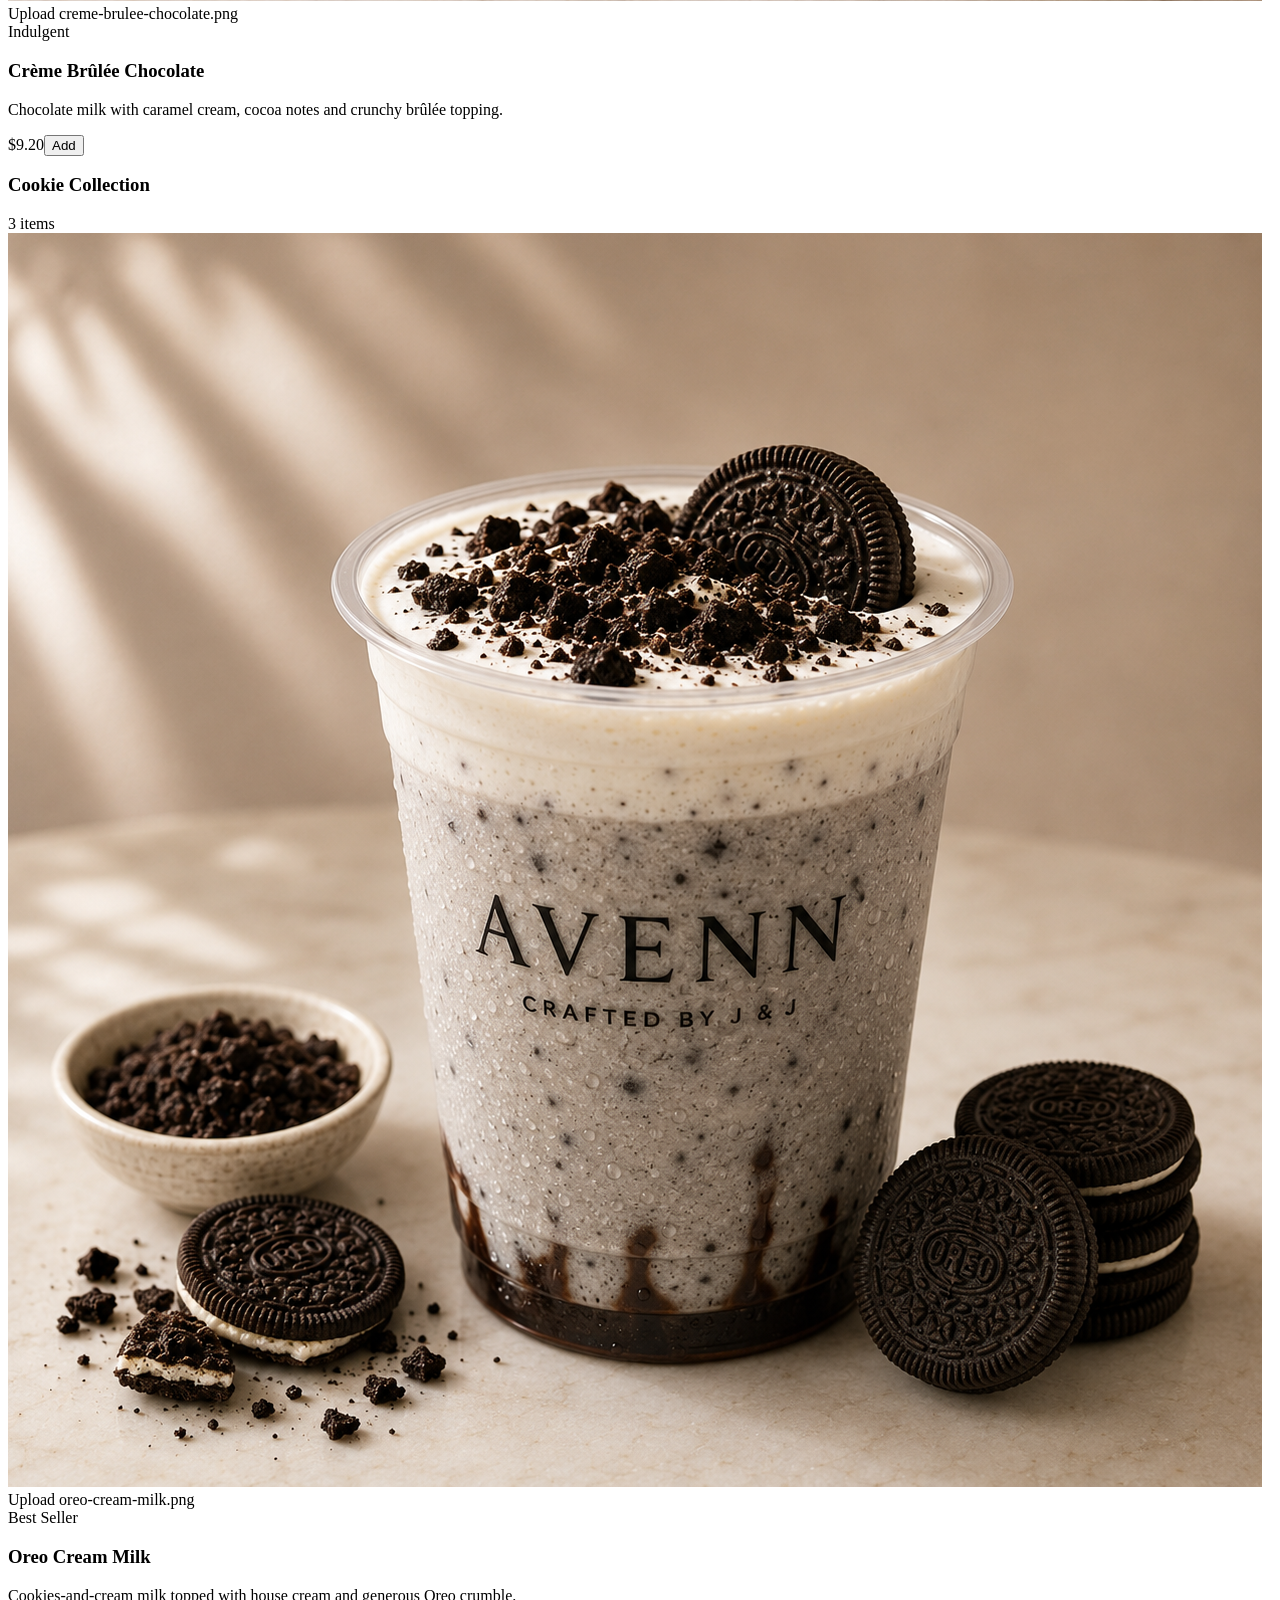
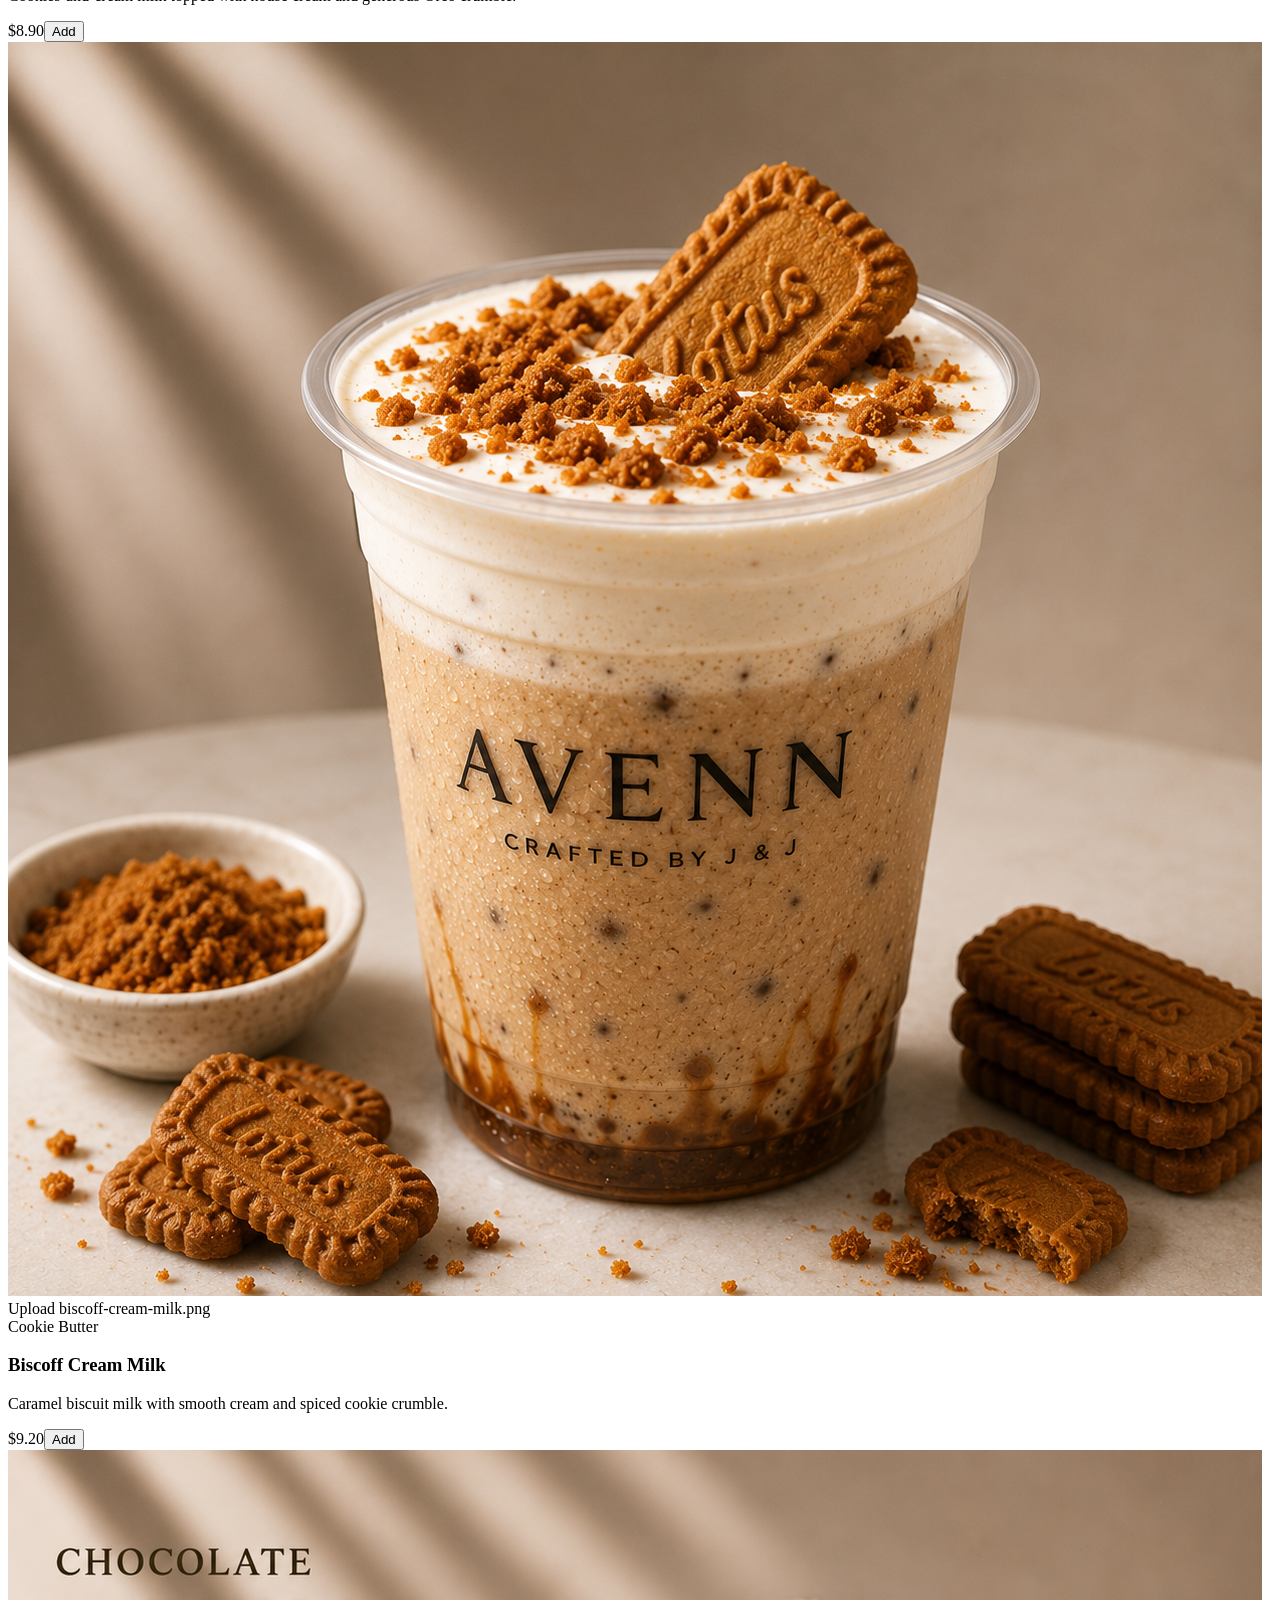
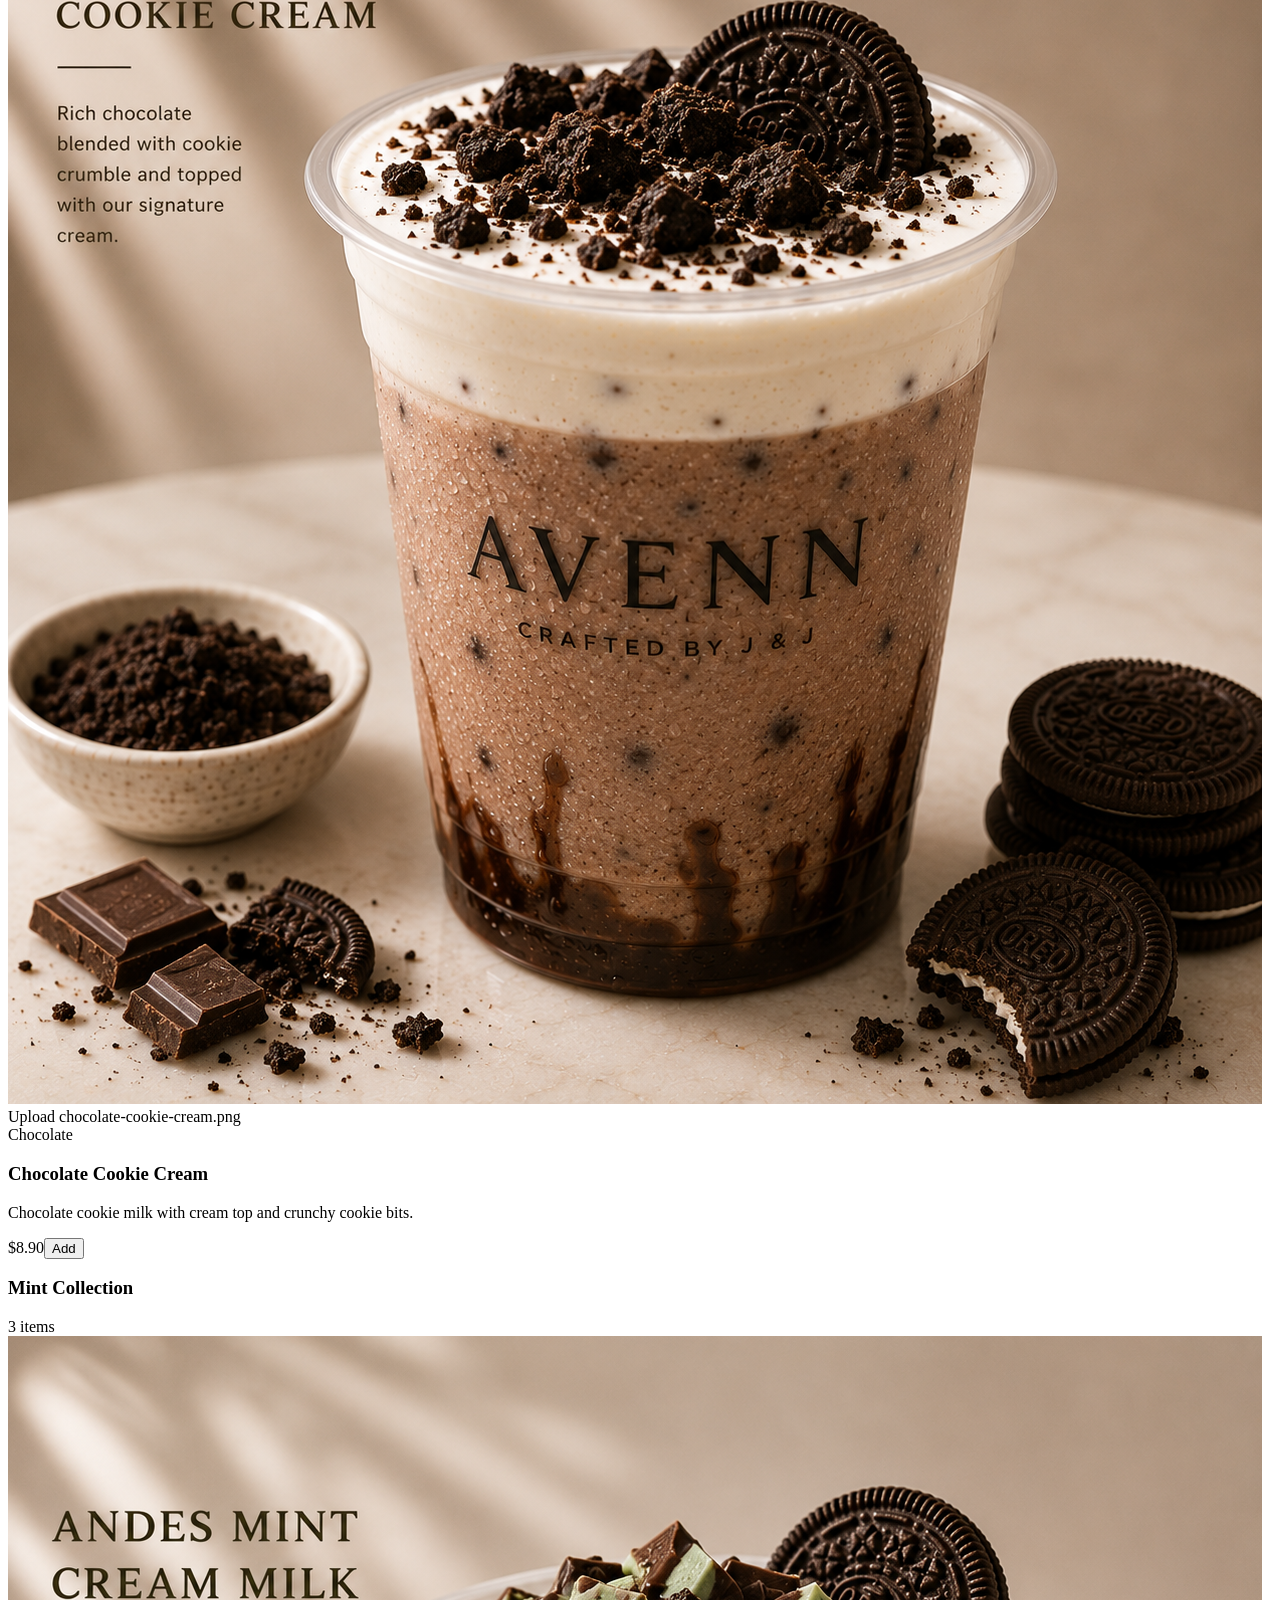
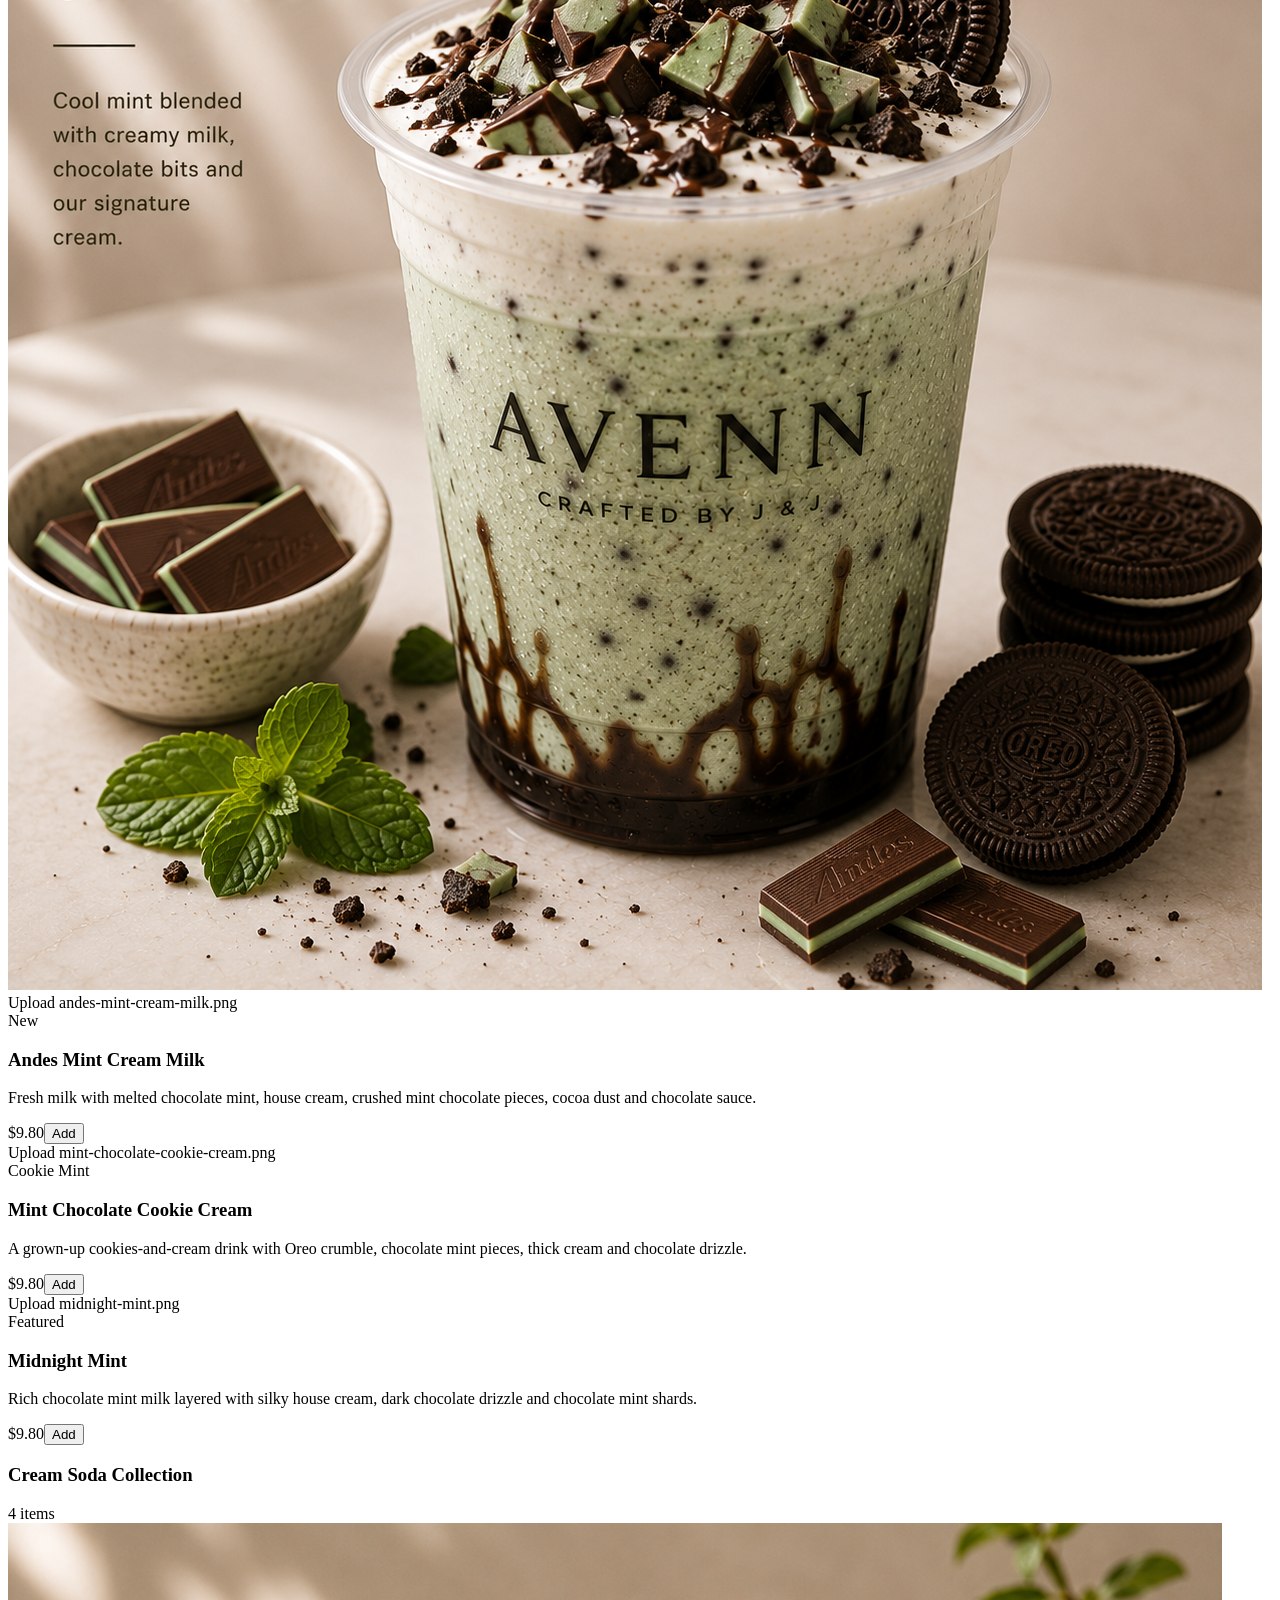
==== commit 9564a6ab: "Rebuild AVENN hero layout to match approved design" ====
--- a/public/index.html
+++ b/public/index.html
@@ -4,105 +4,65 @@
   <meta charset="utf-8" />
   <meta name="viewport" content="width=device-width, initial-scale=1" />
   <title>AVENN • Crafted by J & J</title>
-  <meta
-    name="description"
-    content="Premium cream drinks, cheesecakes and handcrafted desserts by AVENN."
-  >
+  <meta name="description" content="Premium cream drinks, cheesecakes and handcrafted desserts by AVENN.">
   <link rel="preconnect" href="https://fonts.googleapis.com">
   <link rel="preconnect" href="https://fonts.gstatic.com" crossorigin>
-  <link href="https://fonts.googleapis.com/css2?family=Inter:wght@300;400;500;600;700;800&family=Cormorant+Garamond:wght@500;600;700&display=swap" rel="stylesheet">
+  <link href="https://fonts.googleapis.com/css2?family=Inter:wght@400;500;600;700;800&family=Cormorant+Garamond:wght@400;500;600&family=Instrument+Serif:ital@0;1&display=swap" rel="stylesheet">
   <link rel="stylesheet" href="styles.css" />
   <link rel="stylesheet" href="hero.css" />
 </head>
 <body>
   <header class="topbar">
-    <a class="brand" href="#home" aria-label="AVENN home">
-      <span class="brand-main">AVENN</span>
-      <span class="brand-sub">CRAFTED BY J &amp; J</span>
-    </a>
-    <nav>
-      <a href="#menu">Menu</a>
-      <a href="#delivery">Delivery</a>
-      <a href="#checkout">Checkout</a>
-    </nav>
+    <a class="brand" href="#home" aria-label="AVENN home"><span class="brand-main">AVENN</span><span class="brand-sub">CRAFTED BY J &amp; J</span></a>
+    <nav><a href="#menu">Menu</a><a href="#cheesecake-collection">Cheesecakes</a><a href="#delivery">Delivery</a><a href="#checkout">Checkout</a></nav>
     <button class="cart-pill" id="openCartMobile">Cart <span id="cartCount">0</span></button>
   </header>
 
   <main id="home">
-    <section class="hero hero-redesign section-pad">
+    <section class="hero hero-integrated section-pad" id="hero">
       <div class="hero-copy">
-        <p class="eyebrow">Crafted by J & J</p>
-        <div class="hero-ornament" aria-hidden="true"><span></span><i>✦</i><span></span></div>
+        <p class="eyebrow hero-eyebrow">Crafted by J &amp; J</p>
         <h1>
-          <span>Layered</span>
-          <span><em>cream</em> drinks,</span>
-          <span>cheesecakes <em>&amp;</em></span>
-          <span>little <em>escapes.</em></span>
+          <span class="hero-line">Layered</span>
+          <span class="hero-line"><em>cream</em> drinks,</span>
+          <span class="hero-line">cheesecakes &amp;</span>
+          <span class="hero-line">little <em>escapes.</em></span>
         </h1>
-        <div class="hero-divider" aria-hidden="true"></div>
-        <p class="hero-text">Delivery-first handcrafted drinks and desserts made with silky cream, bright fruit flavours and photo-ready layers.</p>
-        <a class="hero-menu-btn" href="#menu">Explore the menu <span>→</span></a>
+        <span class="hero-rule" aria-hidden="true"></span>
+        <p class="hero-text">Premium handcrafted drinks and desserts, made fresh in small batches and delivered to your door.</p>
+        <div class="hero-actions">
+          <a class="btn hero-primary" href="#menu">Explore the menu <span aria-hidden="true">→</span></a>
+          <a class="btn hero-secondary" href="https://wa.me/6588928698" target="_blank" rel="noreferrer">WhatsApp</a>
+        </div>
+        <div class="hero-points" aria-label="AVENN service highlights">
+          <span>Delivery only</span><span>Made fresh</span><span>Small batch</span>
+        </div>
       </div>
 
-      <div class="hero-single-product">
-        <img src="./products/hojicha-cream.png" alt="AVENN Hojicha Cream" />
+      <div class="hero-stage" aria-live="polite">
+        <div class="hero-glow" aria-hidden="true"></div>
+        <div class="hero-leaf hero-leaf-top" aria-hidden="true"></div>
+        <div class="hero-leaf hero-leaf-bottom" aria-hidden="true"></div>
+        <img id="heroCup" class="hero-cup" src="./products/hero-oreo-cream-milk.png" alt="AVENN Oreo Cream Milk" />
+        <div class="hero-product-copy"><span>Now serving</span><strong id="heroProductName">Oreo Cream Milk</strong></div>
+        <div class="hero-dots" id="heroDots" aria-label="Choose a featured drink"></div>
       </div>
     </section>
 
-    <section class="menu-shortcuts" aria-label="Menu collection shortcuts">
-      <a href="#signature-cream-collection">Signature Cream</a>
-      <a href="#creme-brulee-collection">Crème Brûlée</a>
-      <a href="#cookie-collection">Cookie</a>
-      <a href="#mint-collection">Mint</a>
-      <a href="#cream-soda-collection">Cream Soda</a>
-      <a href="#premium-tea-collection">Premium Tea</a>
-      <a href="#seasonal-lab">Seasonal Lab</a>
-      <a href="#cheesecake-collection">Cheesecakes</a>
+    <section class="menu-shortcuts" aria-label="Menu collection shortcuts"><a href="#signature-cream-collection">Signature Cream</a><a href="#creme-brulee-collection">Crème Brûlée</a><a href="#cookie-collection">Cookie</a><a href="#mint-collection">Mint</a><a href="#cream-soda-collection">Cream Soda</a><a href="#premium-tea-collection">Premium Tea</a><a href="#seasonal-lab">Seasonal Lab</a><a href="#cheesecake-collection">Cheesecakes</a></section>
+
+    <section id="menu" class="section-pad menu-layout">
+      <div class="content-column"><div class="section-head compact-head"><p class="eyebrow">Order menu</p><h2>Crafted cream drinks &amp; desserts</h2><p>Tap a collection shortcut above to jump directly to what you want.</p></div><div class="product-grid" id="productGrid"></div></div>
+      <aside class="cart desktop-cart" aria-label="Shopping cart"><div class="cart-head"><div><p class="eyebrow">Your order</p><h3>Cart</h3></div><button class="clear" id="clearCartDesktop">Clear</button></div><div id="cartItemsDesktop" class="cart-items empty">Your cart is empty.</div><div class="totals"><div><span>Subtotal</span><strong id="subtotalDesktop">$0.00</strong></div><div><span>Delivery</span><strong>$5.00</strong></div><div class="grand"><span>Total</span><strong id="totalDesktop">$0.00</strong></div></div><a class="btn primary full" href="#checkout">Checkout</a></aside>
     </section>
 
-    <section id="menu" class="section-pad menu-layout">
-      <div class="content-column">
-        <div class="section-head compact-head">
-          <p class="eyebrow">Order menu</p>
-          <h2>Crafted cream drinks & desserts</h2>
-          <p>Tap a collection shortcut above to jump directly to what you want.</p>
-        </div>
-        <div class="product-grid" id="productGrid"></div>
-      </div>
+    <section id="delivery" class="section-pad info-strip"><article><strong>Delivery only</strong><span>No self-pickup at the moment. Orders are prepared for scheduled delivery.</span></article><article><strong>Small-batch prep</strong><span>Cream, tea bases and toppings are prepared in controlled batches for consistency.</span></article><article><strong>PayNow only</strong><span>Submit your order via WhatsApp, then make payment after confirmation.</span></article></section>
 
-      <aside class="cart desktop-cart" aria-label="Shopping cart">
-        <div class="cart-head"><div><p class="eyebrow">Your order</p><h3>Cart</h3></div><button class="clear" id="clearCartDesktop">Clear</button></div>
-        <div id="cartItemsDesktop" class="cart-items empty">Your cart is empty.</div>
-        <div class="totals"><div><span>Subtotal</span><strong id="subtotalDesktop">$0.00</strong></div><div><span>Delivery</span><strong>$5.00</strong></div><div class="grand"><span>Total</span><strong id="totalDesktop">$0.00</strong></div></div>
-        <a class="btn primary full" href="#checkout">Checkout</a>
-      </aside>
-    </section>
-
-    <section id="delivery" class="section-pad info-strip">
-      <article><strong>Delivery only</strong><span>No self-pickup at the moment. Orders are prepared for scheduled delivery.</span></article>
-      <article><strong>Small-batch prep</strong><span>Cream, tea bases and toppings are prepared in controlled batches for consistency.</span></article>
-      <article><strong>PayNow only</strong><span>Submit your order via WhatsApp, then make payment after confirmation.</span></article>
-    </section>
-
-    <section id="checkout" class="section-pad checkout-wrap">
-      <div class="checkout-card">
-        <p class="eyebrow">Checkout</p><h2>Delivery details</h2>
-        <form id="orderForm" class="checkout-form">
-          <label>Name<input required name="name" placeholder="Your name" /></label>
-          <label>Mobile number<input required name="phone" placeholder="e.g. 91234567" /></label>
-          <label>Delivery address<textarea required name="address" rows="3" placeholder="Block, street, unit number"></textarea></label>
-          <div class="two-col"><label>Preferred date<input required name="date" type="date" /></label><label>Preferred time<select name="time"><option>12pm – 2pm</option><option>2pm – 4pm</option><option>4pm – 6pm</option><option>6pm – 8pm</option></select></label></div>
-          <label>Remarks<textarea name="remarks" rows="2" placeholder="Optional notes, allergies or sweetness preference"></textarea></label>
-          <button class="btn primary full" type="submit">Place order via WhatsApp</button>
-          <p class="fineprint">Payment by PayNow only for now. Please transfer after submitting your order; we will verify and confirm by WhatsApp.</p>
-        </form>
-      </div>
-      <div class="payment-card"><p class="eyebrow">Payment</p><h3>PayNow only</h3><div class="qr-box">PayNow QR<br/><small>hidden for now</small></div><p>After submitting your order, please make payment by PayNow. We will verify and confirm by WhatsApp.</p></div>
-    </section>
+    <section id="checkout" class="section-pad checkout-wrap"><div class="checkout-card"><p class="eyebrow">Checkout</p><h2>Delivery details</h2><form id="orderForm" class="checkout-form"><label>Name<input required name="name" placeholder="Your name" /></label><label>Mobile number<input required name="phone" placeholder="e.g. 91234567" /></label><label>Delivery address<textarea required name="address" rows="3" placeholder="Block, street, unit number"></textarea></label><div class="two-col"><label>Preferred date<input required name="date" type="date" /></label><label>Preferred time<select name="time"><option>12pm – 2pm</option><option>2pm – 4pm</option><option>4pm – 6pm</option><option>6pm – 8pm</option></select></label></div><label>Remarks<textarea name="remarks" rows="2" placeholder="Optional notes, allergies or sweetness preference"></textarea></label><button class="btn primary full" type="submit">Place order via WhatsApp</button><p class="fineprint">Payment by PayNow only for now. Please transfer after submitting your order; we will verify and confirm by WhatsApp.</p></form></div><div class="payment-card"><p class="eyebrow">Payment</p><h3>PayNow only</h3><div class="qr-box">PayNow QR<br/><small>hidden for now</small></div><p>After submitting your order, please make payment by PayNow. We will verify and confirm by WhatsApp.</p></div></section>
   </main>
 
   <div class="mobile-cart" id="mobileCart"><div class="mobile-cart-panel"><div class="cart-head"><div><p class="eyebrow">Your order</p><h3>Cart</h3></div><button class="clear" id="closeCartMobile">Close</button></div><div id="cartItemsMobile" class="cart-items empty">Your cart is empty.</div><div class="totals"><div><span>Subtotal</span><strong id="subtotalMobile">$0.00</strong></div><div><span>Delivery</span><strong>$5.00</strong></div><div class="grand"><span>Total</span><strong id="totalMobile">$0.00</strong></div></div><a class="btn primary full" href="#checkout" id="checkoutMobile">Checkout</a></div></div>
   <a class="whatsapp" href="https://wa.me/6588928698" target="_blank" rel="noreferrer">WhatsApp</a>
-  <script src="script.js"></script>
+  <script src="script.js"></script><script src="hero.js"></script>
 </body>
 </html>
--- a/public/hero.css
+++ b/public/hero.css
@@ -0,0 +1 @@
+.hero-integrated{position:relative;display:grid;grid-template-columns:minmax(0,1fr) minmax(420px,.9fr);align-items:center;gap:48px;min-height:650px;overflow:hidden;background:radial-gradient(circle at 78% 26%,rgba(255,255,255,.82),transparent 32%),linear-gradient(115deg,#fbf6ed 0%,#f7eddc 62%,#f0dfc6 100%)}.hero-integrated::before{content:"";position:absolute;inset:0;pointer-events:none;background:linear-gradient(130deg,transparent 0 53%,rgba(255,255,255,.24) 53% 55%,transparent 55% 100%);opacity:.55}.hero-copy{position:relative;z-index:2;max-width:760px}.hero-copy h1{font-family:'Instrument Serif','Cormorant Garamond','Times New Roman',serif;font-weight:400;letter-spacing:-.035em;line-height:.93;max-width:760px}.hero-copy h1 .hero-accent{color:var(--gold);font-style:normal;font-weight:400}.hero-eyebrow{font-weight:700;letter-spacing:.22em}.hero-rule{display:block;width:40px;height:2px;margin:25px 0 22px;background:var(--gold);border-radius:99px}.hero-text{max-width:590px;margin:0;font-size:17px;line-height:1.72;font-weight:400;color:var(--muted)}.hero-actions{margin-top:28px}.hero-primary{gap:18px;background:linear-gradient(135deg,#b98a43,#d5aa65);color:#fff;box-shadow:0 16px 34px rgba(164,120,55,.22)}.hero-primary span{font-size:20px;font-weight:400}.hero-stage{position:relative;z-index:2;min-height:530px;display:grid;place-items:center;isolation:isolate}.hero-glow{position:absolute;width:78%;aspect-ratio:1;border-radius:50%;background:radial-gradient(circle,rgba(255,255,255,.82),rgba(255,255,255,.2) 48%,transparent 70%);filter:blur(4px);z-index:-2}.hero-decoration{position:absolute;z-index:-1;border-radius:50%;border:1px solid rgba(169,130,72,.2)}.hero-decoration-top{width:160px;height:160px;right:3%;top:5%}.hero-decoration-bottom{width:250px;height:250px;left:4%;bottom:-12%}.hero-cup{width:min(440px,88%);max-height:510px;object-fit:contain;filter:drop-shadow(0 30px 34px rgba(67,46,26,.22));transform:translateX(0) scale(1);opacity:1;transition:transform .72s cubic-bezier(.22,.8,.24,1),opacity .42s ease,filter .45s ease;will-change:transform,opacity}.hero-cup.slide-out{transform:translateX(-72px) scale(.96);opacity:0;filter:drop-shadow(0 18px 22px rgba(67,46,26,.08))}.hero-cup.slide-in-start{transform:translateX(78px) scale(.96);opacity:0}.hero-product-copy{position:absolute;left:50%;bottom:28px;transform:translateX(-50%);min-width:220px;padding:11px 16px;border-radius:18px;background:rgba(255,253,248,.78);backdrop-filter:blur(12px);text-align:center;box-shadow:0 14px 32px rgba(71,48,27,.11)}.hero-product-copy span{display:block;margin-bottom:3px;color:var(--gold);font-size:9px;font-weight:800;letter-spacing:.18em;text-transform:uppercase}.hero-product-copy strong{font-family:'Instrument Serif','Cormorant Garamond',serif;font-size:23px;font-weight:400}.hero-dots{position:absolute;right:20px;bottom:32px;display:flex;gap:7px}.hero-dot{width:8px;height:8px;padding:0;border:0;border-radius:999px;background:rgba(83,66,48,.24);cursor:pointer;transition:width .25s ease,background .25s ease}.hero-dot.active{width:26px;background:var(--gold)}@media(max-width:1180px){.hero-integrated{grid-template-columns:1fr .86fr}.hero-cup{width:min(390px,92%)}}@media(max-width:980px){.hero-integrated{grid-template-columns:1fr;gap:12px;min-height:unset;padding-top:28px;padding-bottom:28px}.hero-stage{order:-1;min-height:300px}.hero-cup{width:min(270px,72%);max-height:290px}.hero-product-copy{bottom:6px;min-width:185px;padding:8px 12px}.hero-product-copy strong{font-size:18px}.hero-dots{right:10px;bottom:12px}.hero-copy h1{font-size:40px;line-height:.98;max-width:100%}.hero-text{font-size:15px;line-height:1.6}.hero-rule{margin:18px 0 16px}.hero-actions{margin-top:20px}.hero-actions .btn{width:100%}.hero-decoration-top{width:100px;height:100px}.hero-decoration-bottom{width:150px;height:150px}}@media(max-width:420px){.hero-stage{min-height:260px}.hero-cup{width:min(235px,72%);max-height:250px}.hero-copy h1{font-size:35px}.hero-product-copy{min-width:170px}}@media(prefers-reduced-motion:reduce){.hero-cup{transition:none}}
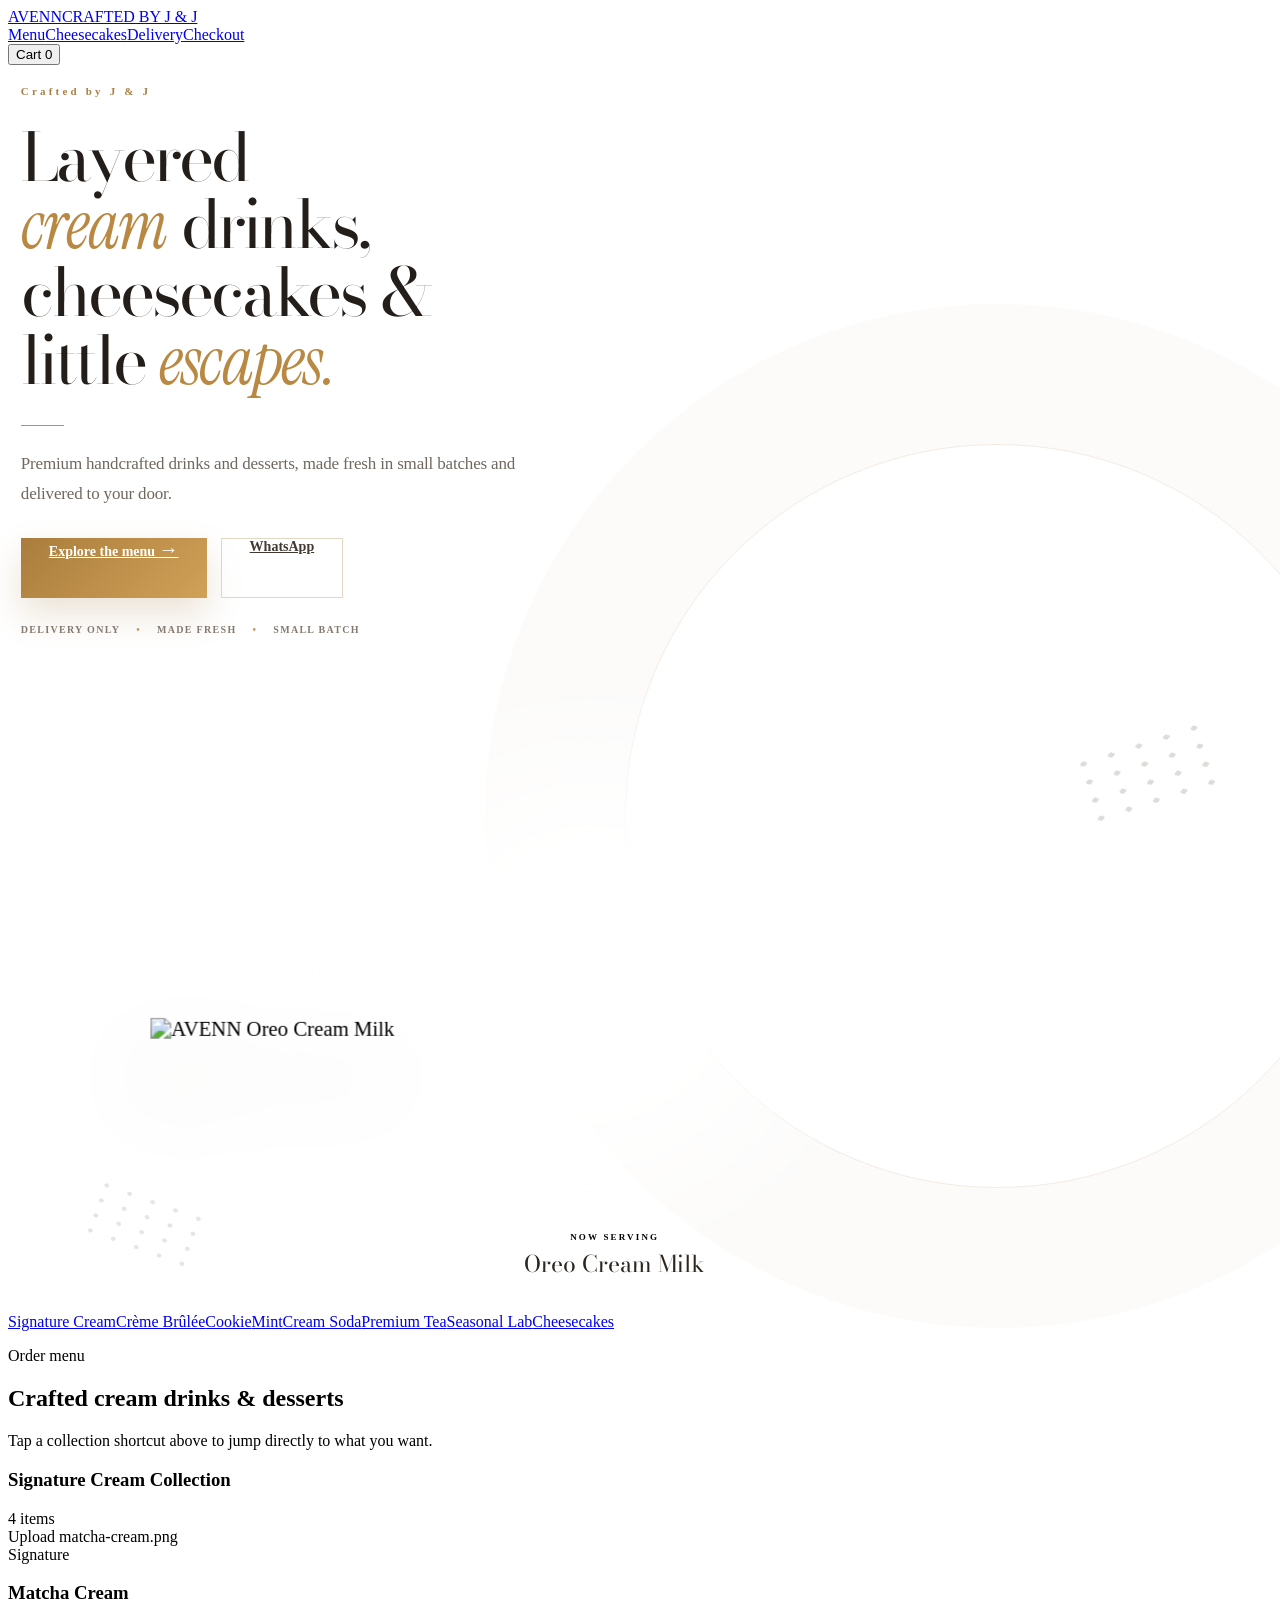
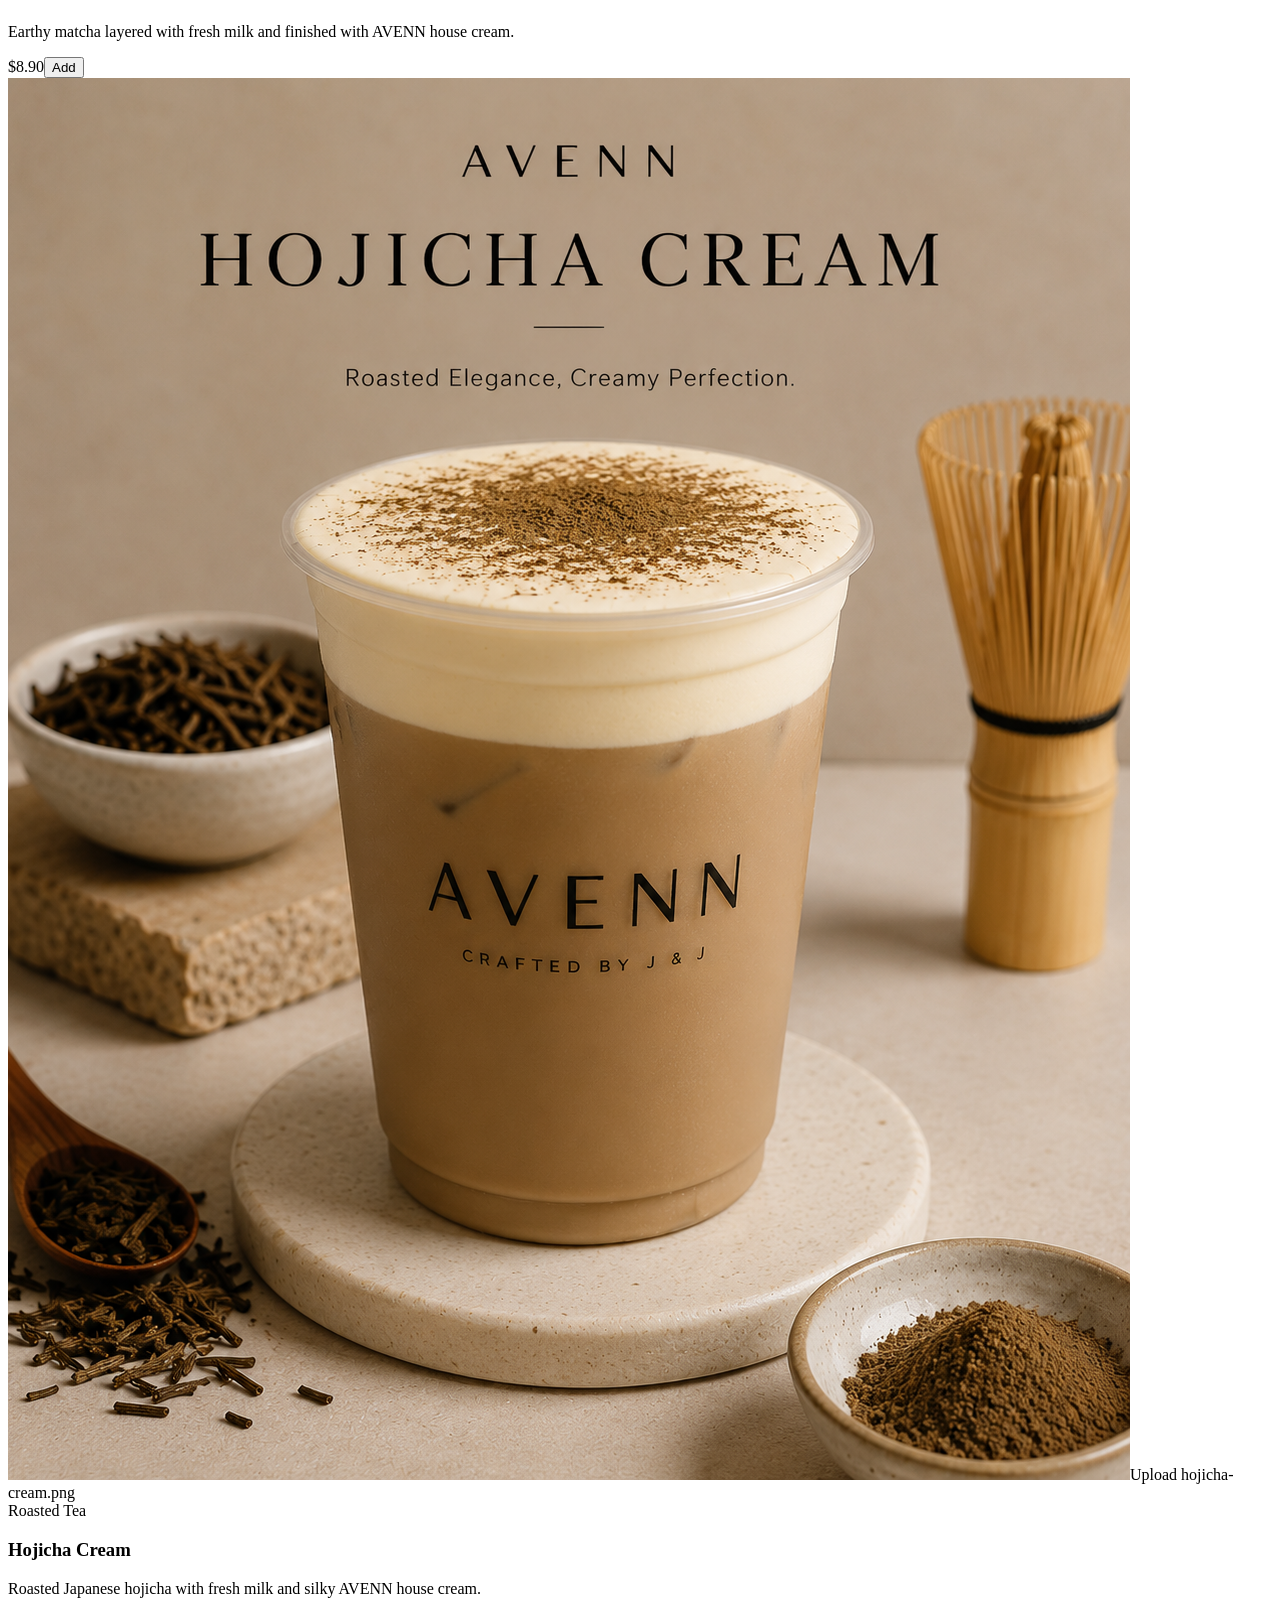
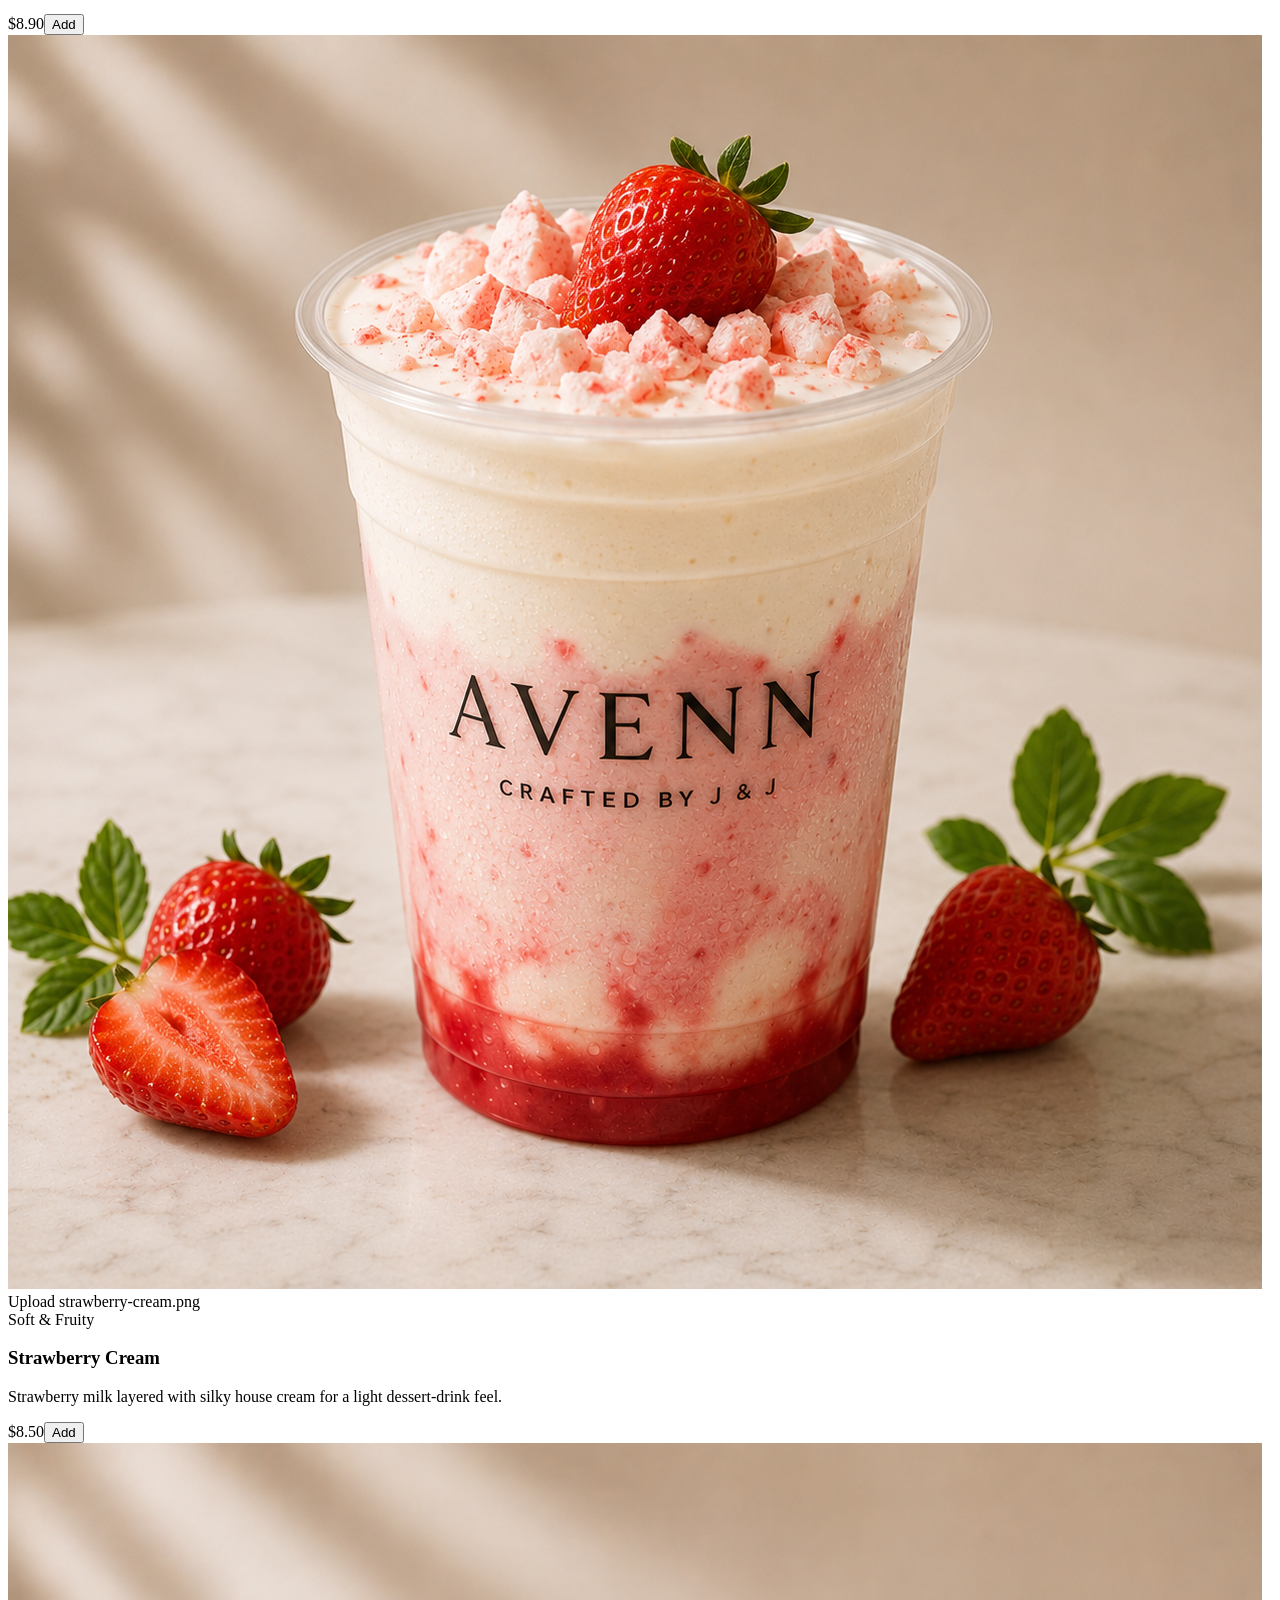
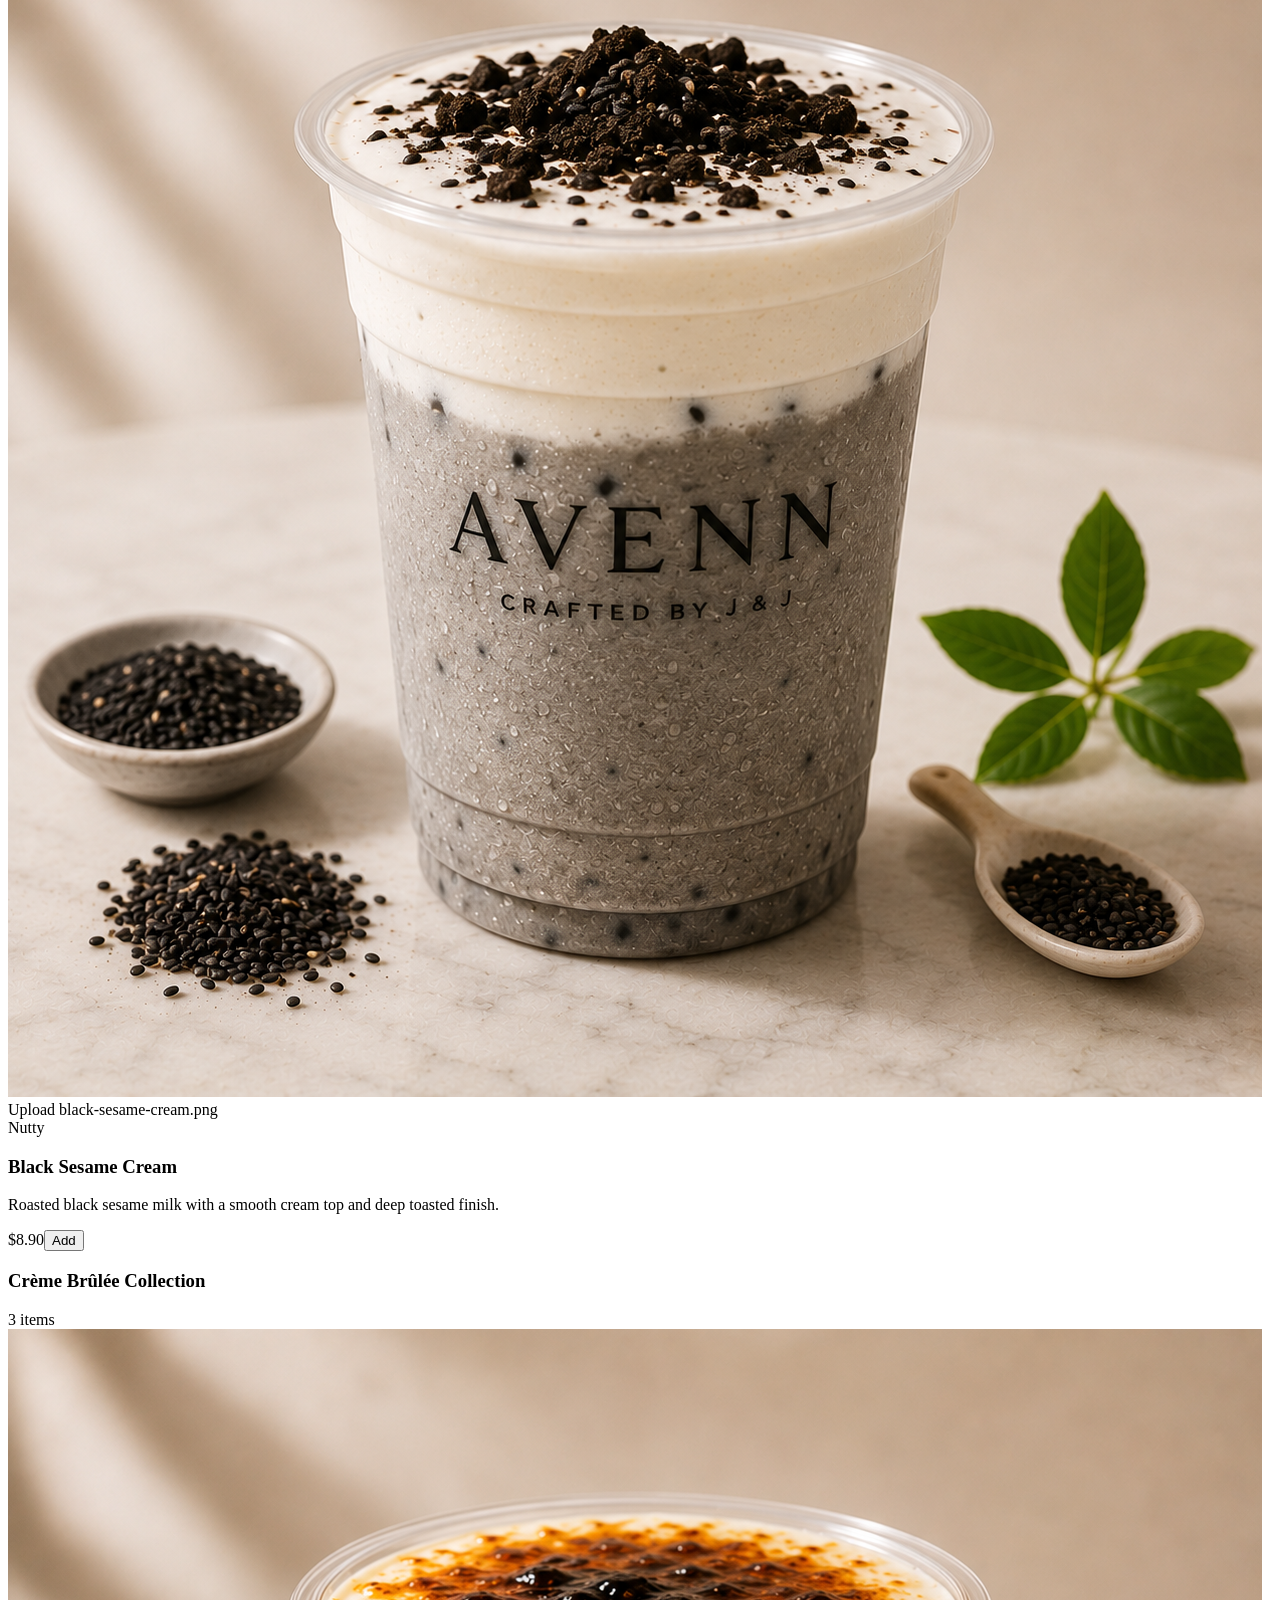
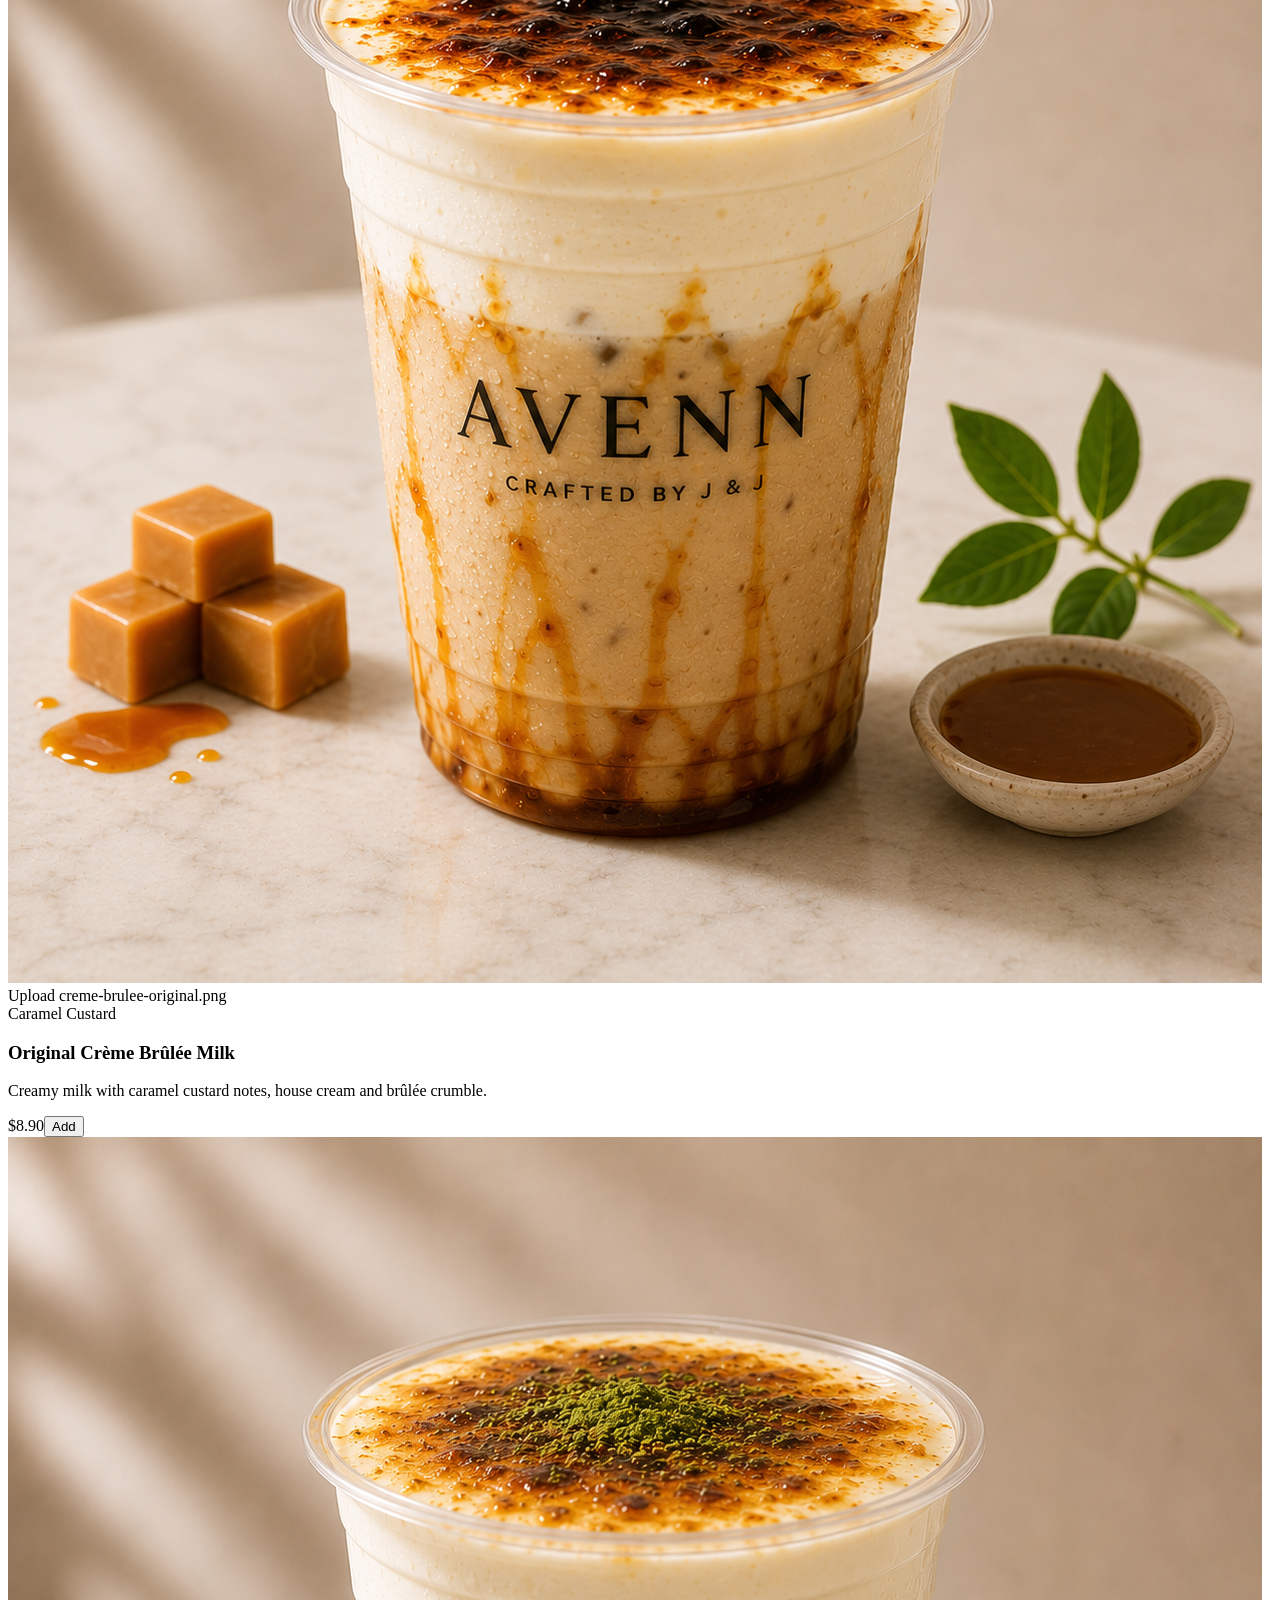
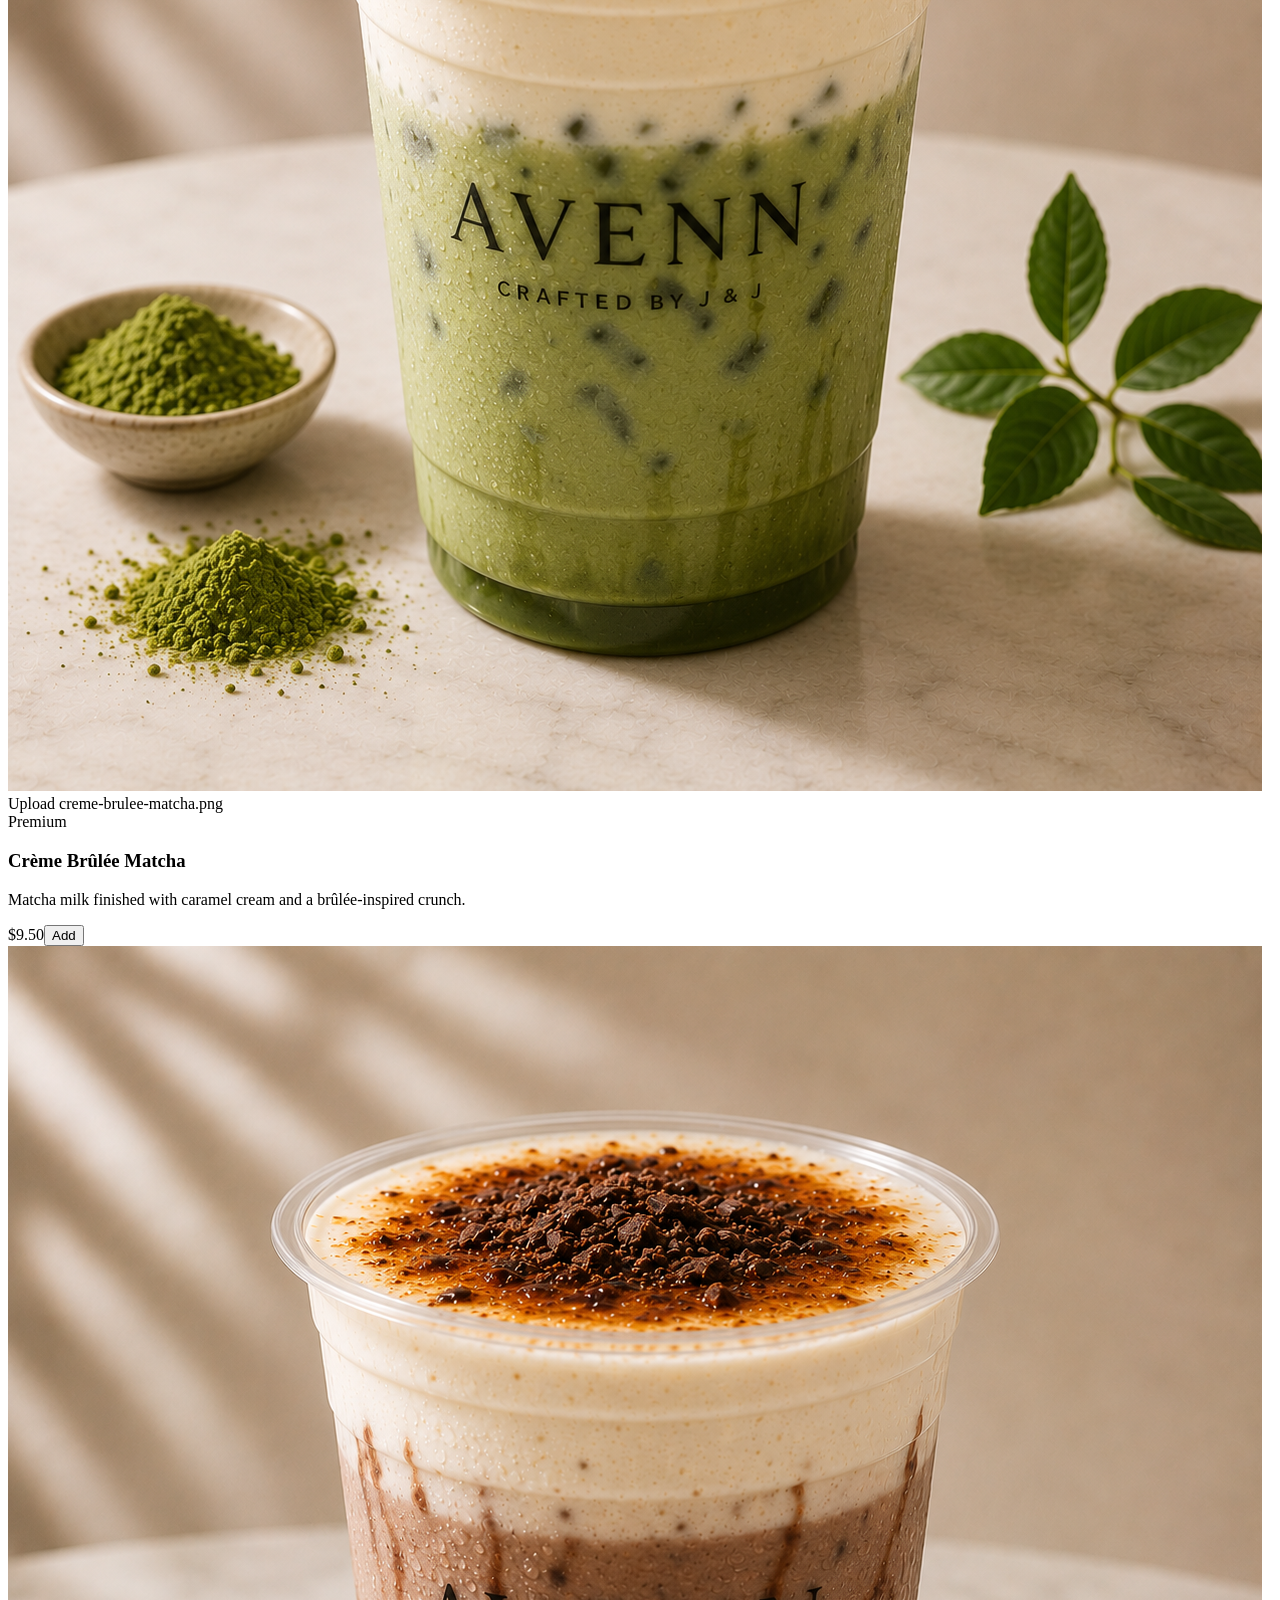
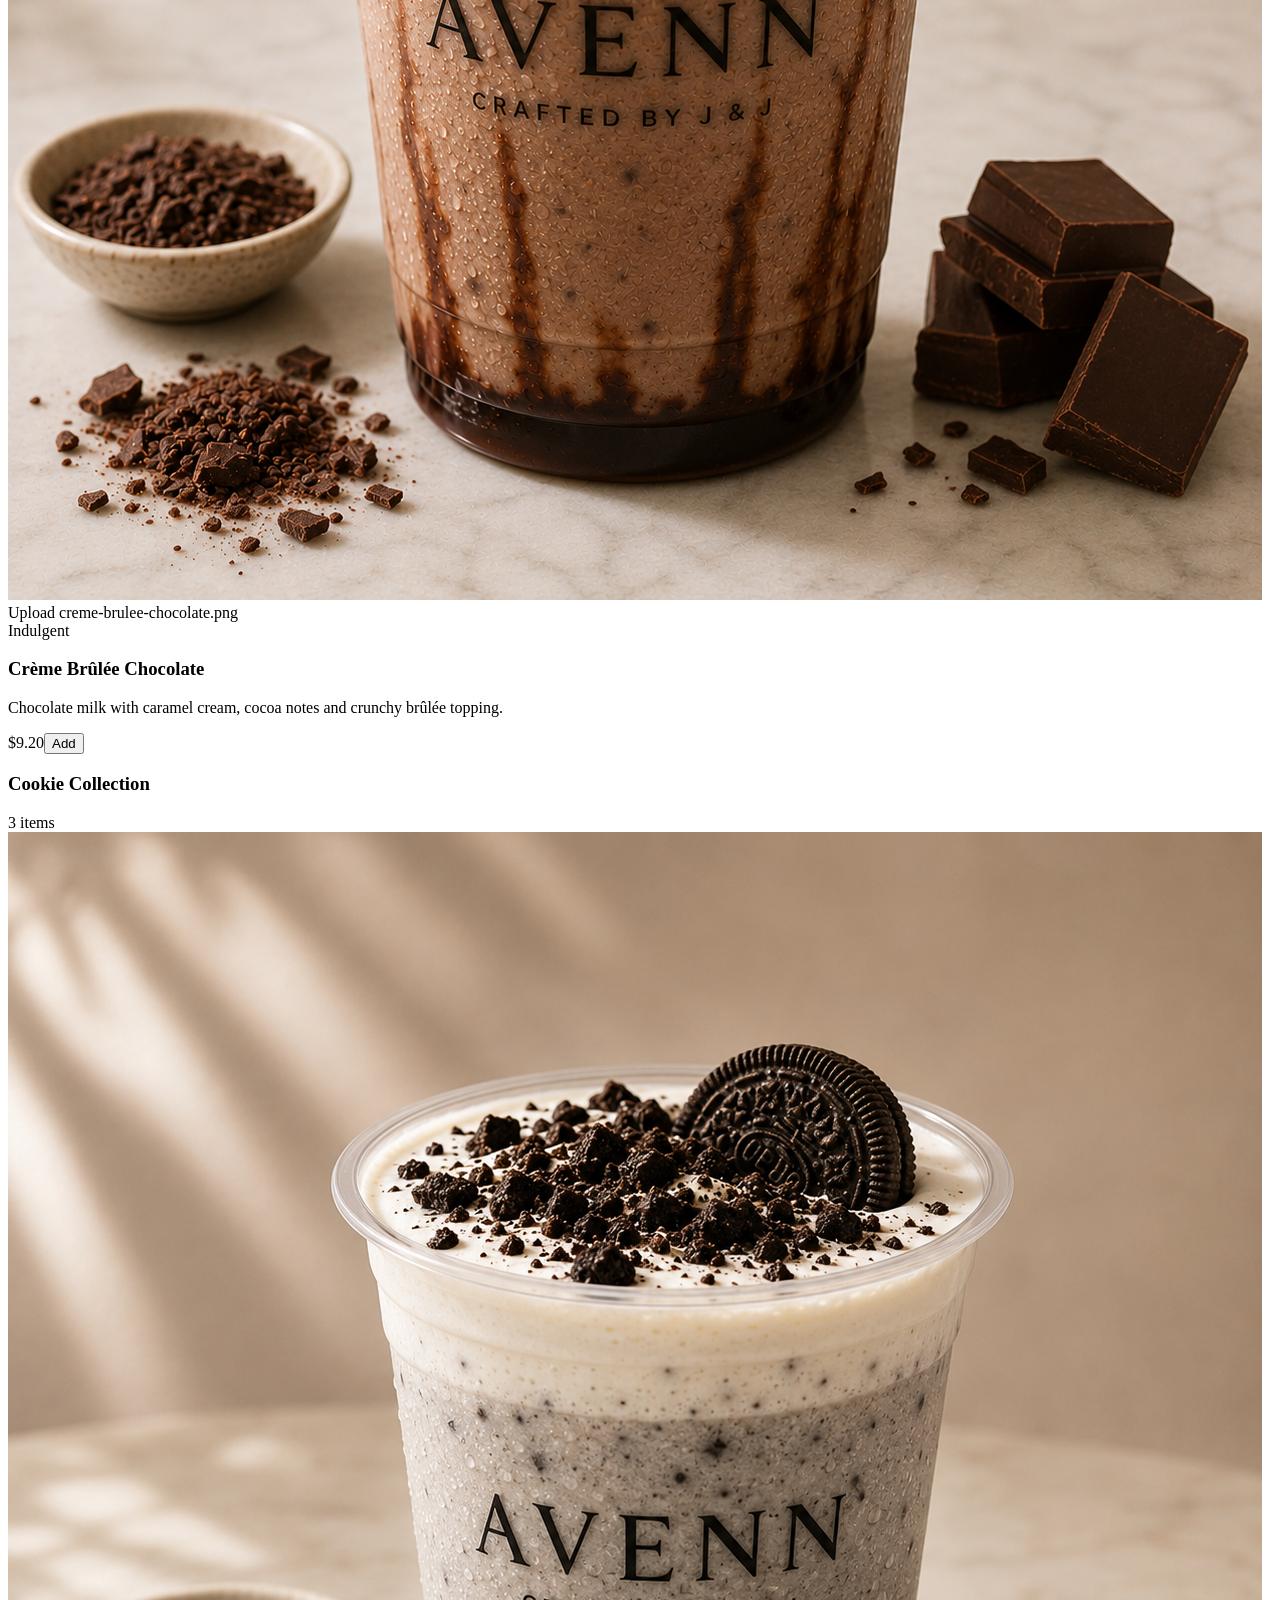
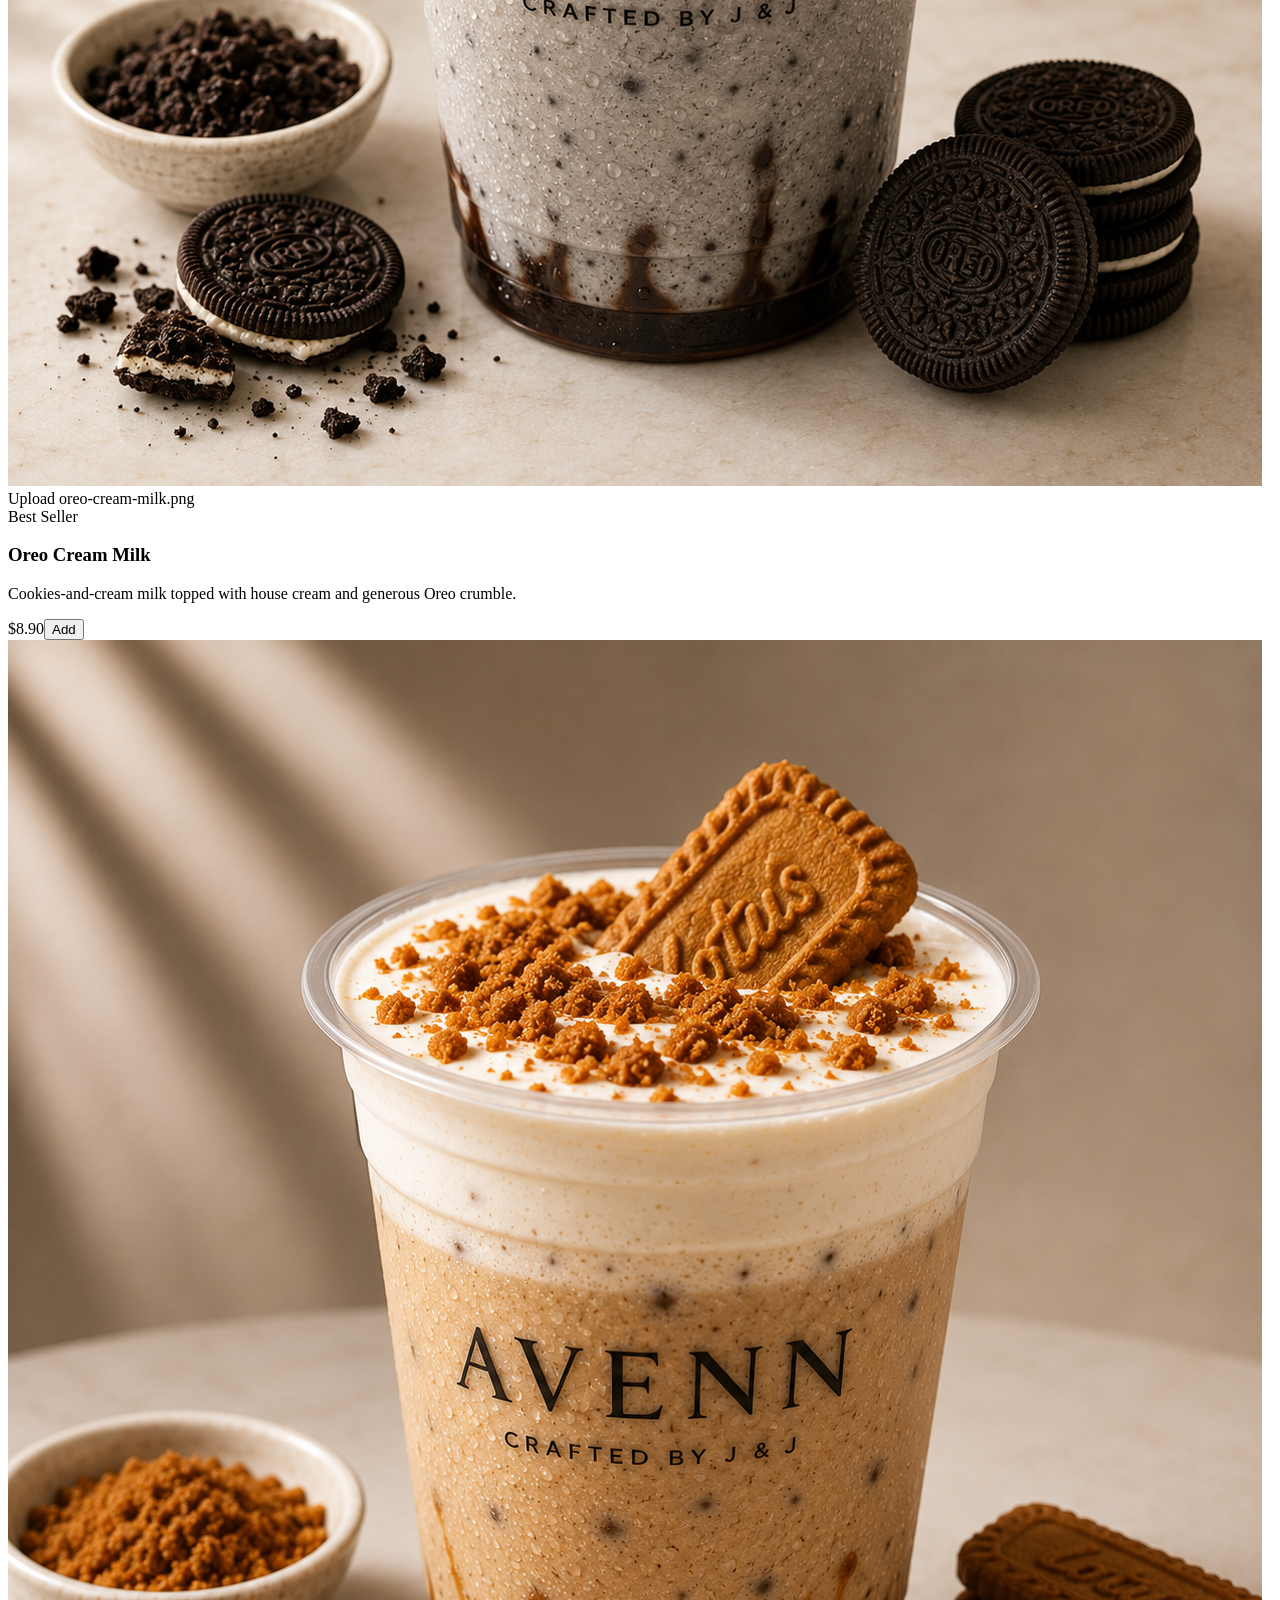
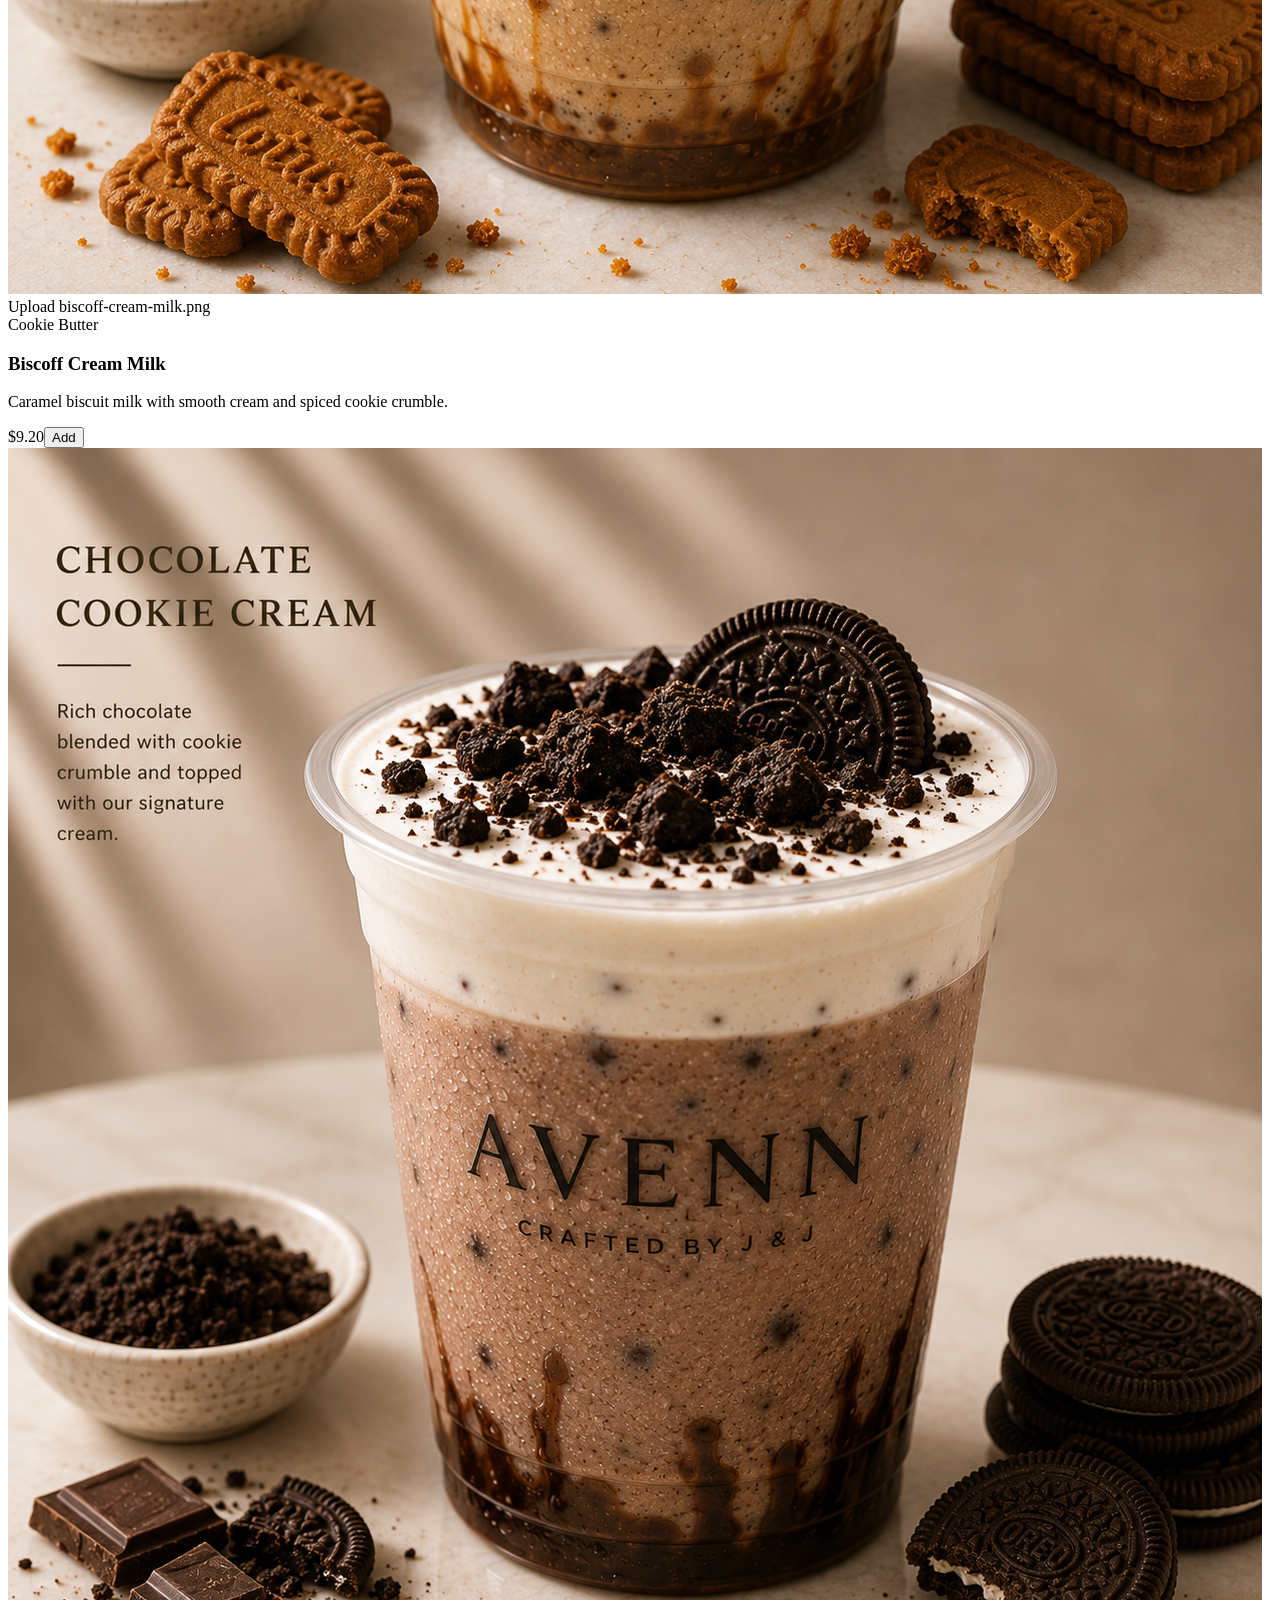
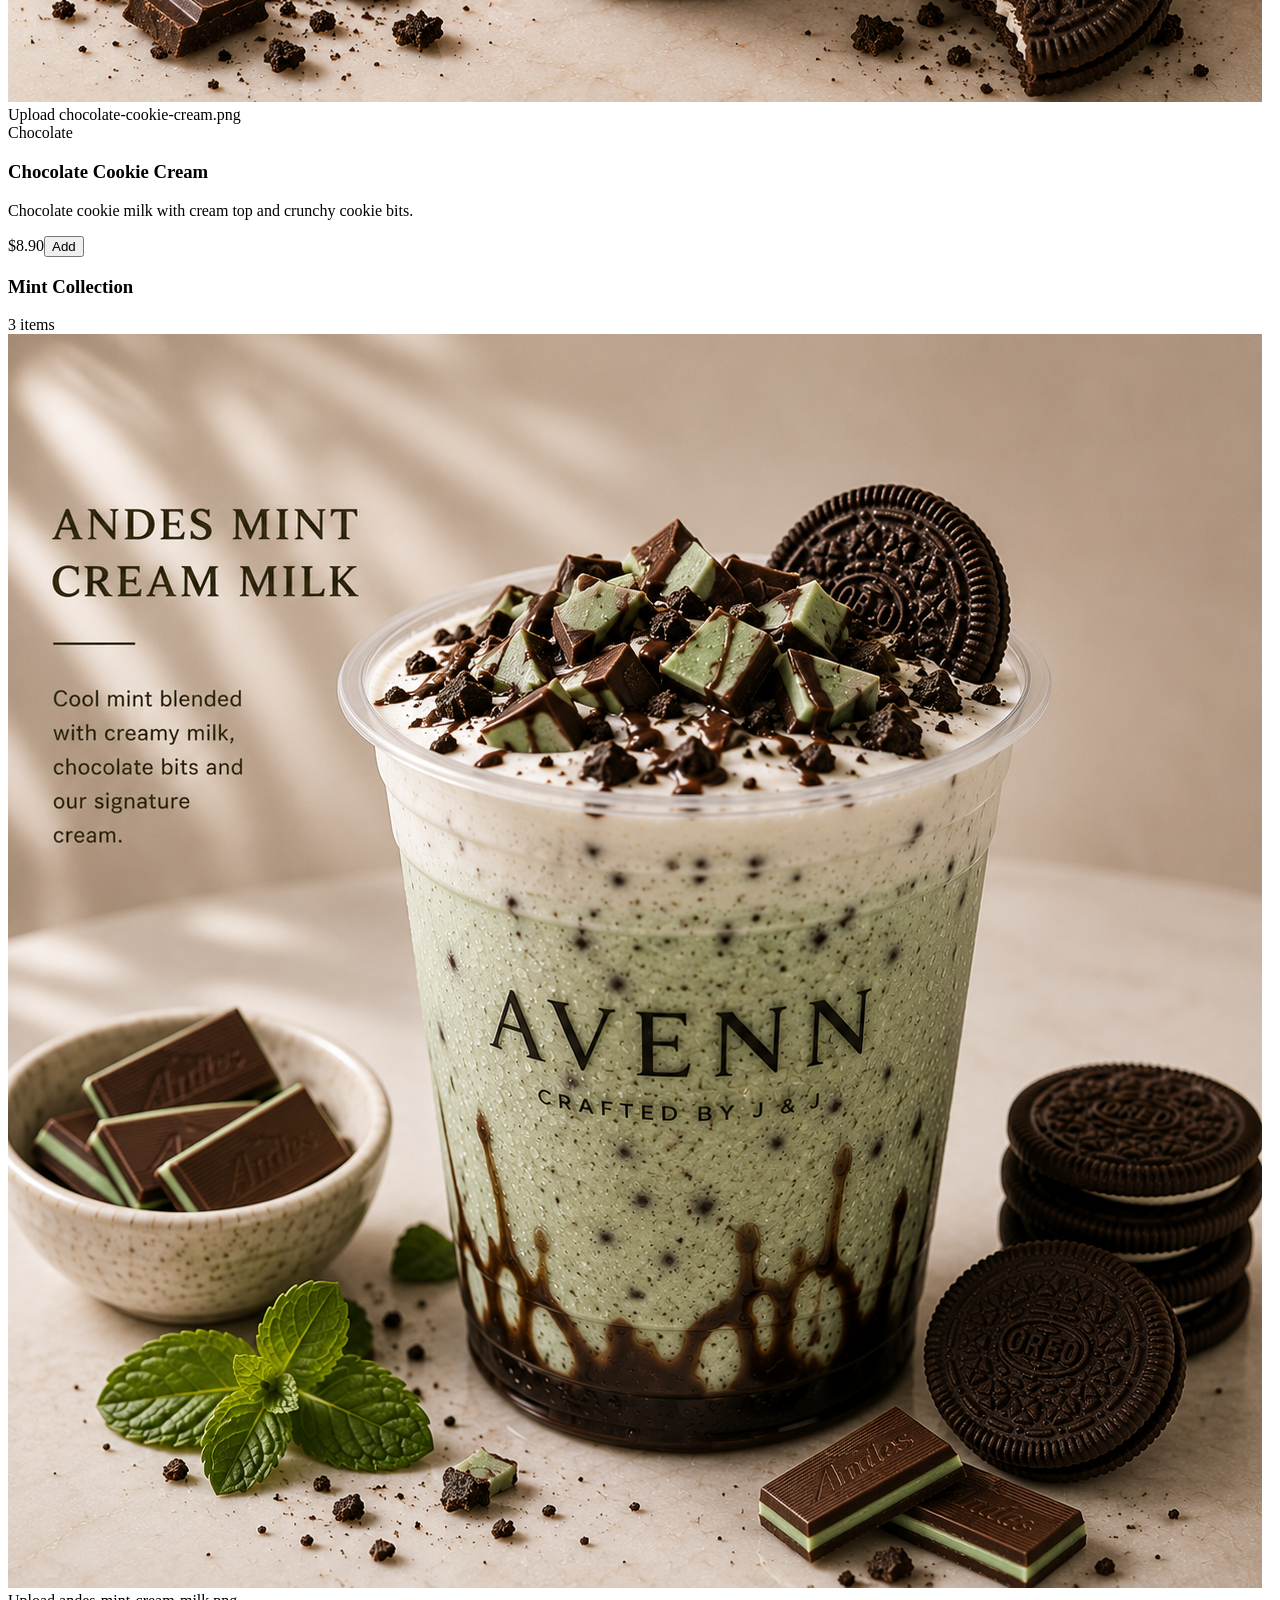
==== commit cf098f80: "Load AVENN editorial hero font" ====
--- a/public/index.html
+++ b/public/index.html
@@ -7,7 +7,7 @@
   <meta name="description" content="Premium cream drinks, cheesecakes and handcrafted desserts by AVENN.">
   <link rel="preconnect" href="https://fonts.googleapis.com">
   <link rel="preconnect" href="https://fonts.gstatic.com" crossorigin>
-  <link href="https://fonts.googleapis.com/css2?family=Inter:wght@400;500;600;700;800&family=Cormorant+Garamond:wght@400;500;600&family=Instrument+Serif:ital@0;1&display=swap" rel="stylesheet">
+  <link href="https://fonts.googleapis.com/css2?family=Bodoni+Moda:ital,opsz,wght@0,6..96,400;1,6..96,400&family=Inter:wght@400;500;600;700;800&family=Cormorant+Garamond:wght@400;500;600&family=Instrument+Serif:ital@0;1&display=swap" rel="stylesheet">
   <link rel="stylesheet" href="styles.css" />
   <link rel="stylesheet" href="hero.css" />
 </head>
--- a/public/hero.css
+++ b/public/hero.css
@@ -1 +1,273 @@
-.hero-integrated{position:relative;display:grid;grid-template-columns:minmax(0,1fr) minmax(420px,.9fr);align-items:center;gap:48px;min-height:650px;overflow:hidden;background:radial-gradient(circle at 78% 26%,rgba(255,255,255,.82),transparent 32%),linear-gradient(115deg,#fbf6ed 0%,#f7eddc 62%,#f0dfc6 100%)}.hero-integrated::before{content:"";position:absolute;inset:0;pointer-events:none;background:linear-gradient(130deg,transparent 0 53%,rgba(255,255,255,.24) 53% 55%,transparent 55% 100%);opacity:.55}.hero-copy{position:relative;z-index:2;max-width:760px}.hero-copy h1{font-family:'Instrument Serif','Cormorant Garamond','Times New Roman',serif;font-weight:400;letter-spacing:-.035em;line-height:.93;max-width:760px}.hero-copy h1 .hero-accent{color:var(--gold);font-style:normal;font-weight:400}.hero-eyebrow{font-weight:700;letter-spacing:.22em}.hero-rule{display:block;width:40px;height:2px;margin:25px 0 22px;background:var(--gold);border-radius:99px}.hero-text{max-width:590px;margin:0;font-size:17px;line-height:1.72;font-weight:400;color:var(--muted)}.hero-actions{margin-top:28px}.hero-primary{gap:18px;background:linear-gradient(135deg,#b98a43,#d5aa65);color:#fff;box-shadow:0 16px 34px rgba(164,120,55,.22)}.hero-primary span{font-size:20px;font-weight:400}.hero-stage{position:relative;z-index:2;min-height:530px;display:grid;place-items:center;isolation:isolate}.hero-glow{position:absolute;width:78%;aspect-ratio:1;border-radius:50%;background:radial-gradient(circle,rgba(255,255,255,.82),rgba(255,255,255,.2) 48%,transparent 70%);filter:blur(4px);z-index:-2}.hero-decoration{position:absolute;z-index:-1;border-radius:50%;border:1px solid rgba(169,130,72,.2)}.hero-decoration-top{width:160px;height:160px;right:3%;top:5%}.hero-decoration-bottom{width:250px;height:250px;left:4%;bottom:-12%}.hero-cup{width:min(440px,88%);max-height:510px;object-fit:contain;filter:drop-shadow(0 30px 34px rgba(67,46,26,.22));transform:translateX(0) scale(1);opacity:1;transition:transform .72s cubic-bezier(.22,.8,.24,1),opacity .42s ease,filter .45s ease;will-change:transform,opacity}.hero-cup.slide-out{transform:translateX(-72px) scale(.96);opacity:0;filter:drop-shadow(0 18px 22px rgba(67,46,26,.08))}.hero-cup.slide-in-start{transform:translateX(78px) scale(.96);opacity:0}.hero-product-copy{position:absolute;left:50%;bottom:28px;transform:translateX(-50%);min-width:220px;padding:11px 16px;border-radius:18px;background:rgba(255,253,248,.78);backdrop-filter:blur(12px);text-align:center;box-shadow:0 14px 32px rgba(71,48,27,.11)}.hero-product-copy span{display:block;margin-bottom:3px;color:var(--gold);font-size:9px;font-weight:800;letter-spacing:.18em;text-transform:uppercase}.hero-product-copy strong{font-family:'Instrument Serif','Cormorant Garamond',serif;font-size:23px;font-weight:400}.hero-dots{position:absolute;right:20px;bottom:32px;display:flex;gap:7px}.hero-dot{width:8px;height:8px;padding:0;border:0;border-radius:999px;background:rgba(83,66,48,.24);cursor:pointer;transition:width .25s ease,background .25s ease}.hero-dot.active{width:26px;background:var(--gold)}@media(max-width:1180px){.hero-integrated{grid-template-columns:1fr .86fr}.hero-cup{width:min(390px,92%)}}@media(max-width:980px){.hero-integrated{grid-template-columns:1fr;gap:12px;min-height:unset;padding-top:28px;padding-bottom:28px}.hero-stage{order:-1;min-height:300px}.hero-cup{width:min(270px,72%);max-height:290px}.hero-product-copy{bottom:6px;min-width:185px;padding:8px 12px}.hero-product-copy strong{font-size:18px}.hero-dots{right:10px;bottom:12px}.hero-copy h1{font-size:40px;line-height:.98;max-width:100%}.hero-text{font-size:15px;line-height:1.6}.hero-rule{margin:18px 0 16px}.hero-actions{margin-top:20px}.hero-actions .btn{width:100%}.hero-decoration-top{width:100px;height:100px}.hero-decoration-bottom{width:150px;height:150px}}@media(max-width:420px){.hero-stage{min-height:260px}.hero-cup{width:min(235px,72%);max-height:250px}.hero-copy h1{font-size:35px}.hero-product-copy{min-width:170px}}@media(prefers-reduced-motion:reduce){.hero-cup{transition:none}}+/opt/homebrew/Library/Homebrew/cmd/shellenv.sh: line 18: /bin/ps: Operation not permitted
+.hero-integrated {
+  --hero-accent-live: #aa7d3d;
+  position: relative;
+  display: grid;
+  grid-template-columns: minmax(500px, 46%) minmax(0, 54%);
+  align-items: center;
+  gap: 18px;
+  min-height: 730px;
+  overflow: hidden;
+  isolation: isolate;
+  background:
+    radial-gradient(circle at 77% 34%, rgba(255, 255, 255, .96) 0 12%, rgba(255, 255, 255, .42) 33%, transparent 55%),
+    radial-gradient(circle at 72% 100%, rgba(218, 190, 148, .24), transparent 43%),
+    linear-gradient(112deg, #fcf8f1 0%, #fbf4e8 55%, #f3e2ca 100%);
+}
+
+.hero-integrated::before {
+  content: "";
+  position: absolute;
+  inset: -15% -8% -15% 47%;
+  z-index: -1;
+  pointer-events: none;
+  background:
+    linear-gradient(128deg, transparent 0 38%, rgba(255,255,255,.34) 38% 40%, transparent 40% 49%, rgba(255,255,255,.22) 49% 51%, transparent 51% 100%);
+  opacity: .66;
+}
+
+.hero-integrated::after {
+  content: "";
+  position: absolute;
+  right: -7%;
+  bottom: -32%;
+  width: 58%;
+  aspect-ratio: 1;
+  z-index: -1;
+  pointer-events: none;
+  border: 1px solid rgba(174, 134, 79, .16);
+  border-radius: 50%;
+  box-shadow: 0 0 0 70px rgba(255,255,255,.08), 0 0 0 140px rgba(174,134,79,.035);
+}
+
+.hero-copy {
+  position: relative;
+  z-index: 3;
+  width: min(100%, 610px);
+  padding: 20px 0 28px 1vw;
+}
+
+.hero-copy h1 {
+  margin: 0;
+  max-width: 610px;
+  font-family: 'Bodoni Moda', 'Times New Roman', serif;
+  font-size: clamp(58px, 5.2vw, 80px);
+  font-weight: 400;
+  letter-spacing: -.045em;
+  line-height: 1.01;
+  color: #231e19;
+  text-wrap: balance;
+}
+
+.hero-line {
+  display: block;
+  white-space: nowrap;
+}
+
+.hero-copy h1 em {
+  font-family: 'Instrument Serif', 'Times New Roman', serif;
+  color: #b98943;
+  font-style: italic;
+  font-weight: 400;
+  letter-spacing: -.02em;
+}
+
+.hero-eyebrow {
+  margin: 0 0 27px;
+  color: #a88046;
+  font-size: 11px;
+  font-weight: 600;
+  letter-spacing: .29em;
+}
+
+.hero-rule {
+  display: block;
+  width: 43px;
+  height: 1px;
+  margin: 30px 0 23px;
+  background: #bd914f;
+}
+
+.hero-text {
+  max-width: 510px;
+  margin: 0;
+  color: #70685f;
+  font-size: 17px;
+  font-weight: 400;
+  line-height: 1.75;
+  letter-spacing: -.01em;
+}
+
+.hero-actions {
+  display: flex;
+  gap: 14px;
+  margin: 30px 0 0;
+}
+
+.hero-primary,
+.hero-secondary {
+  min-height: 58px;
+  padding: 0 28px;
+  font-size: 14px;
+  font-weight: 700;
+}
+
+.hero-primary {
+  gap: 22px;
+  background: linear-gradient(135deg, #aa7d3d, #d0a157);
+  color: #fff;
+  box-shadow: 0 16px 36px rgba(154, 111, 47, .2);
+}
+
+.hero-primary span { font-size: 20px; font-weight: 400; }
+.hero-secondary { background: rgba(255,255,255,.56); border: 1px solid rgba(169,130,72,.33); color: #413830; }
+
+.hero-points {
+  display: flex;
+  gap: 16px;
+  flex-wrap: wrap;
+  margin-top: 26px;
+  color: #857a6f;
+  font-size: 10px;
+  font-weight: 600;
+  letter-spacing: .13em;
+  text-transform: uppercase;
+}
+
+.hero-points span + span::before { content: "•"; margin-right: 16px; color: #c49a5c; }
+
+.hero-stage {
+  position: relative;
+  z-index: 2;
+  align-self: stretch;
+  min-height: 650px;
+  display: grid;
+  place-items: center;
+  isolation: isolate;
+}
+
+.hero-glow {
+  position: absolute;
+  left: 46%;
+  top: 48%;
+  width: min(620px, 92%);
+  aspect-ratio: 1;
+  transform: translate(-50%, -50%);
+  z-index: -2;
+  border-radius: 50%;
+  background: radial-gradient(circle, rgba(255,255,255,.96) 0 26%, rgba(255,255,255,.4) 54%, transparent 72%);
+  filter: blur(5px);
+}
+
+.hero-leaf {
+  position: absolute;
+  z-index: -1;
+  width: 145px;
+  height: 82px;
+  opacity: .24;
+  background:
+    radial-gradient(ellipse at center, #776e5e 0 16%, transparent 17%) 0 0 / 29px 19px;
+}
+
+.hero-leaf-top { right: 4%; top: 11%; transform: rotate(-18deg); }
+.hero-leaf-bottom { left: 5%; bottom: 7%; transform: rotate(20deg) scale(.84); opacity: .18; }
+
+.hero-cup {
+  width: min(720px, 112%);
+  max-width: none;
+  max-height: 720px;
+  object-fit: contain;
+  transform: translate(-3%, 42px) scale(1.3);
+  transform-origin: 50% 58%;
+  opacity: 1;
+  filter: drop-shadow(0 38px 36px rgba(72, 49, 28, .24));
+  transition: transform .78s cubic-bezier(.22,.8,.24,1), opacity .42s ease, filter .45s ease;
+  will-change: transform, opacity;
+}
+
+.hero-cup.slide-out { transform: translate(-20%, 42px) scale(1.23); opacity: 0; filter: drop-shadow(0 18px 22px rgba(67,46,26,.08)); }
+.hero-cup.slide-in-start { transform: translate(14%, 42px) scale(1.23); opacity: 0; }
+
+.hero-product-copy {
+  position: absolute;
+  left: 48%;
+  bottom: 24px;
+  transform: translateX(-50%);
+  min-width: 250px;
+  padding: 8px 16px;
+  text-align: center;
+}
+
+.hero-product-copy span {
+  display: block;
+  margin-bottom: 4px;
+  color: var(--hero-accent-live);
+  font-size: 9px;
+  font-weight: 600;
+  letter-spacing: .24em;
+  text-transform: uppercase;
+}
+
+.hero-product-copy strong {
+  font-family: 'Bodoni Moda', 'Times New Roman', serif;
+  color: #2d261f;
+  font-size: 23px;
+  font-weight: 400;
+}
+
+.hero-dots { position: absolute; left: 48%; bottom: 2px; transform: translateX(-50%); display: flex; gap: 8px; }
+.hero-dot { width: 7px; height: 7px; padding: 0; border: 0; border-radius: 99px; background: rgba(83,66,48,.2); cursor: pointer; transition: width .25s ease, background .25s ease; }
+.hero-dot.active { width: 24px; background: var(--hero-accent-live); }
+
+@media (max-width: 1180px) {
+  .hero-integrated { grid-template-columns: minmax(450px, 47%) minmax(0, 53%); gap: 8px; }
+  .hero-copy h1 { font-size: clamp(54px, 5.5vw, 70px); }
+  .hero-cup { width: min(660px, 116%); transform: translate(-2%, 38px) scale(1.3); }
+  .hero-cup.slide-out { transform: translate(-20%, 38px) scale(1.23); }
+  .hero-cup.slide-in-start { transform: translate(14%, 38px) scale(1.23); }
+}
+
+@media (max-width: 980px) {
+  .hero-integrated { grid-template-columns: 1fr; gap: 4px; min-height: auto; padding-top: 38px; padding-bottom: 28px; }
+  .hero-copy { width: 100%; max-width: 660px; padding: 0; }
+  .hero-copy h1 { max-width: 600px; font-size: clamp(48px, 9vw, 68px); line-height: 1.01; }
+  .hero-line { white-space: nowrap; }
+  .hero-text { display: block; max-width: 530px; font-size: 16px; line-height: 1.7; }
+  .hero-eyebrow { display: block; margin-bottom: 22px; }
+  .hero-rule { margin: 25px 0 20px; }
+  .hero-actions { flex-direction: row; margin-top: 25px; }
+  .hero-actions .btn { width: auto; }
+  .hero-points { margin-top: 23px; }
+  .hero-stage { order: 0; min-height: 510px; margin-top: -28px; }
+  .hero-cup { width: min(620px, 118%); max-height: 590px; transform: translate(0, 36px) scale(1.22); }
+  .hero-cup.slide-out { transform: translate(-18%, 36px) scale(1.16); }
+  .hero-cup.slide-in-start { transform: translate(18%, 36px) scale(1.16); }
+  .hero-product-copy { left: 50%; bottom: 18px; }
+  .hero-dots { left: 50%; bottom: -1px; }
+}
+
+@media (max-width: 560px) {
+  .hero-integrated { padding-top: 28px; }
+  .hero-copy h1 { font-size: clamp(42px, 12.2vw, 58px); line-height: 1.02; letter-spacing: -.05em; }
+  .hero-line { white-space: normal; }
+  .hero-text { font-size: 15px; line-height: 1.65; }
+  .hero-actions { flex-direction: column; }
+  .hero-actions .btn { width: 100%; }
+  .hero-points { justify-content: center; font-size: 9px; }
+  .hero-stage { min-height: 410px; margin-top: -18px; }
+  .hero-cup { width: min(490px, 128%); max-height: 470px; transform: translate(0, 25px) scale(1.2); }
+  .hero-cup.slide-out { transform: translate(-22%, 25px) scale(1.14); }
+  .hero-cup.slide-in-start { transform: translate(22%, 25px) scale(1.14); }
+  .hero-product-copy { bottom: 7px; }
+  .hero-dots { bottom: -12px; }
+}
+
+@media (max-width: 390px) {
+  .hero-copy h1 { font-size: 41px; }
+  .hero-stage { min-height: 370px; }
+  .hero-cup { width: min(455px, 132%); max-height: 430px; }
+  .hero-points { gap: 8px; }
+  .hero-points span + span::before { margin-right: 8px; }
+}
+
+@media (prefers-reduced-motion: reduce) { .hero-cup { transition: none; } }
